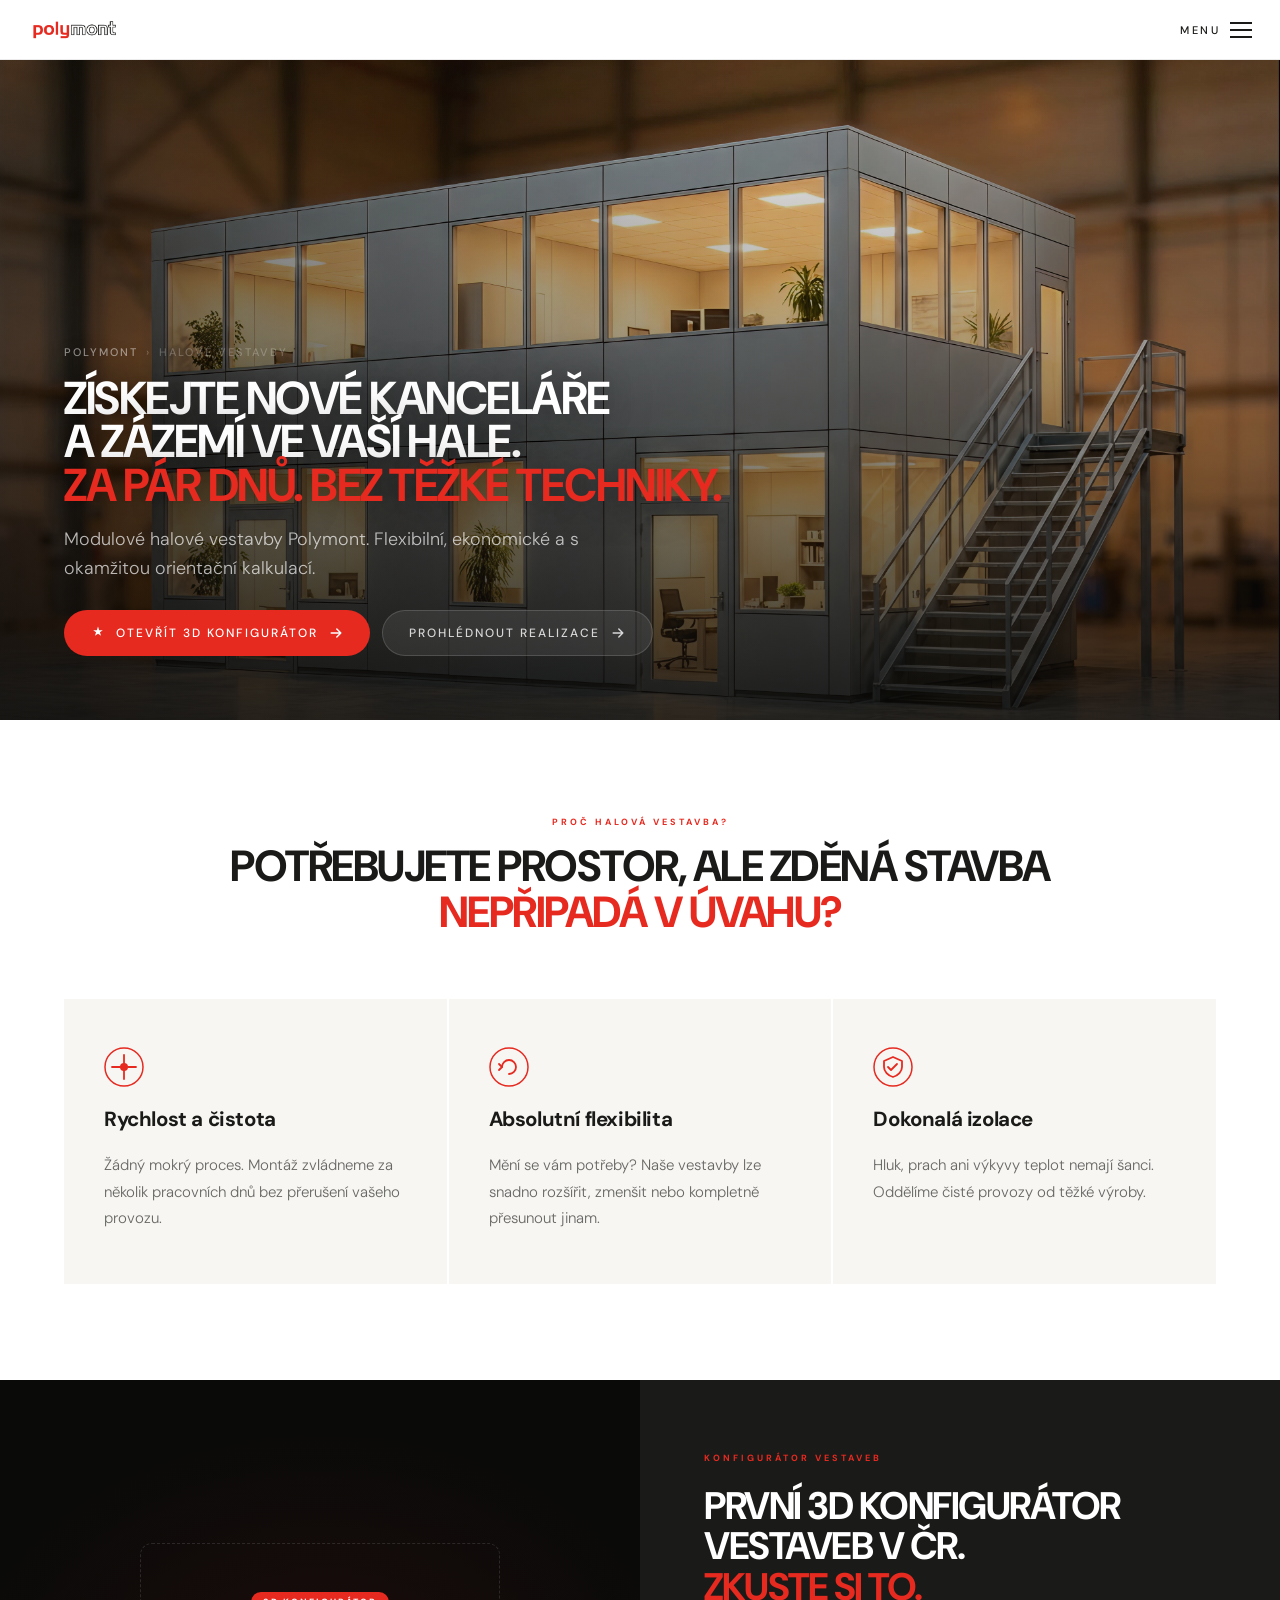
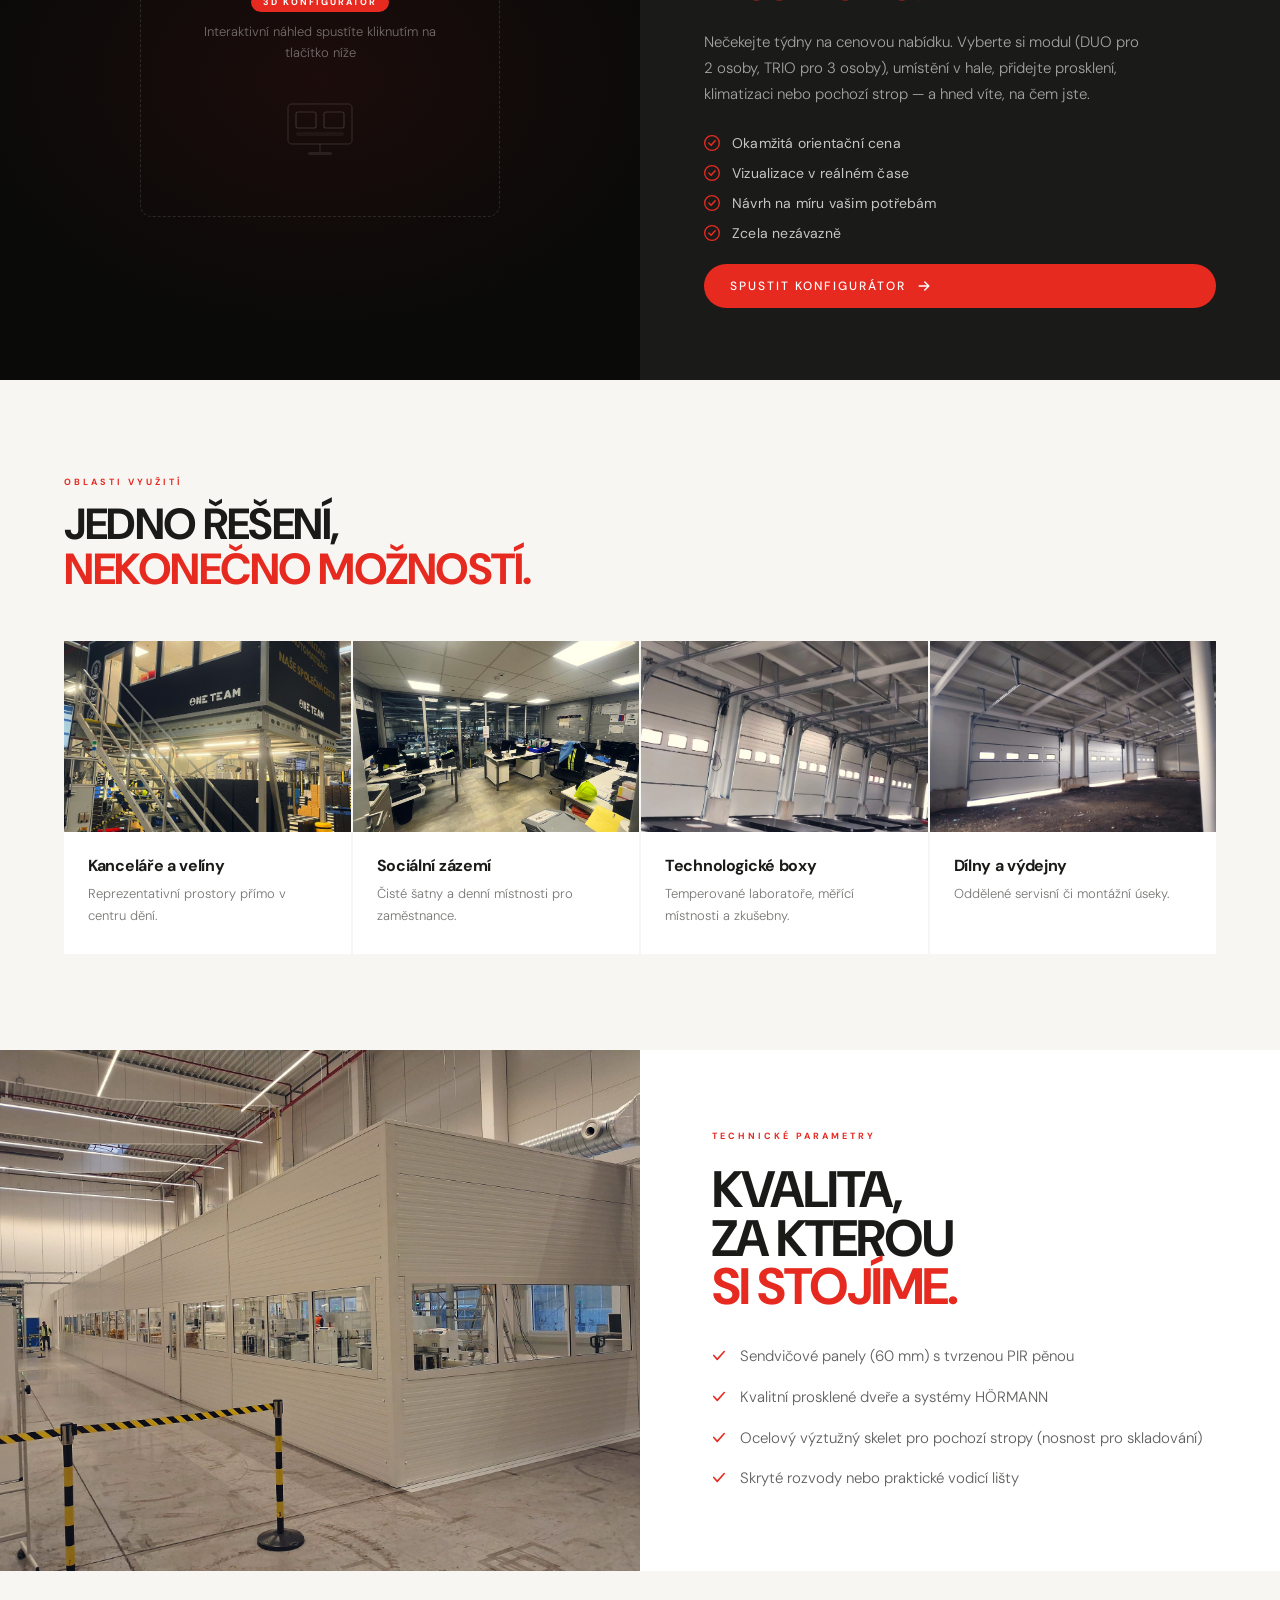
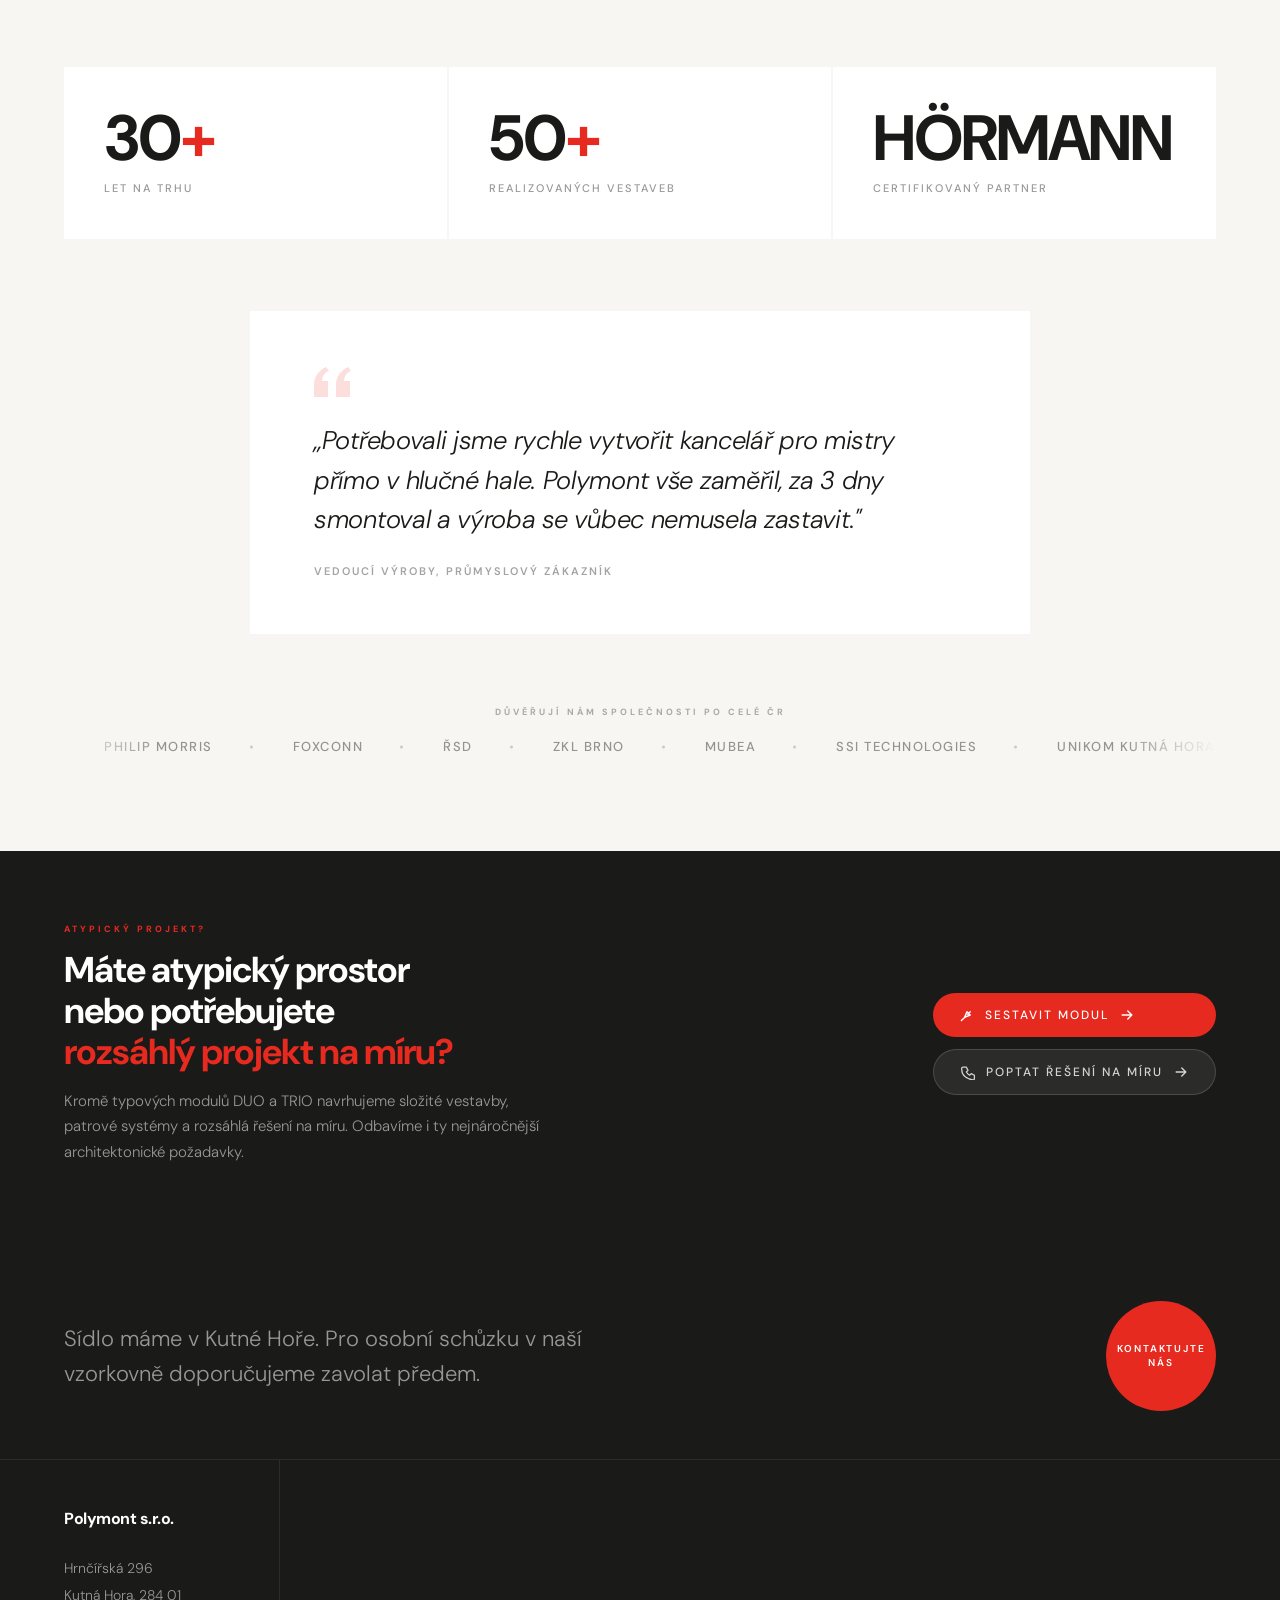
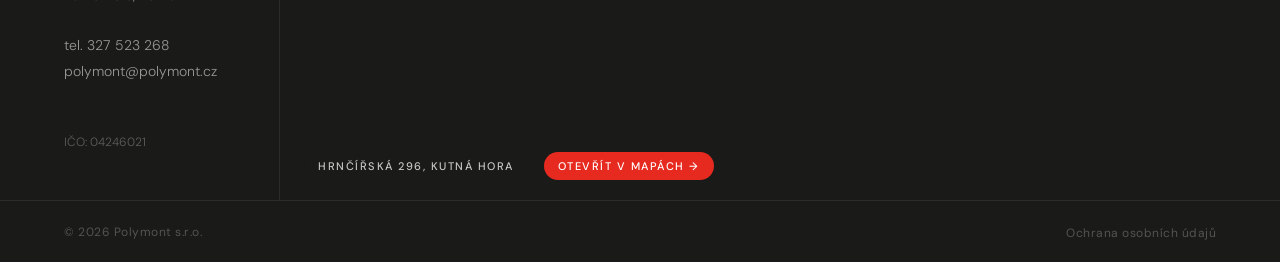
==== halove-vestavby.html @ f8605d87 "New subpages" ====
<!DOCTYPE html>
<html lang="cs" dir="ltr">
<head>
  <meta charset="UTF-8" />
  <meta name="viewport" content="width=device-width, initial-scale=1.0" />
  <title>Halové vestavby – Polymont</title>
  <meta name="description" content="Modulové halové vestavby Polymont — kanceláře a zázemí ve vaší hale za pár dnů. Navrhněte si vestavbu v našem 3D konfigurátoru a získejte okamžitou orientační cenu." />
  <link rel="preconnect" href="https://fonts.googleapis.com" />
  <link rel="preconnect" href="https://fonts.gstatic.com" crossorigin />
  <link href="https://fonts.googleapis.com/css2?family=DM+Sans:ital,opsz,wght@0,9..40,300;0,9..40,400;0,9..40,500;0,9..40,700;1,9..40,300&display=swap" rel="stylesheet" />
  <link rel="stylesheet" href="style.css?v=10" />
</head>
<body>

  <!-- NAV -->
  <nav class="nav">
    <a href="index.html" class="nav__logo" aria-label="Polymont – domů">
      <img src="polymont_logo_nav_new.png" alt="Polymont" class="nav__logo-img" />
    </a>
    <button class="nav__menu" aria-label="Menu">
      <span class="nav__menu-label">Menu</span>
      <div class="nav__hamburger">
        <span></span>
        <span></span>
        <span></span>
      </div>
    </button>
  </nav>

  <!-- HERO -->
  <section class="sp-hero sp-hero--tall">
    <img src="hero-1.png" alt="" class="sp-hero__img" style="object-position: center center;" />
    <div class="sp-hero__overlay"></div>
    <div class="sp-hero__inner">
      <nav class="sp-hero__breadcrumb" aria-label="Drobečková navigace">
        <a href="index.html">Polymont</a>
        <span aria-hidden="true">›</span>
        <span aria-current="page">Halové vestavby</span>
      </nav>
      <h1 class="sp-hero__title sp-hero__title--long">
        Získejte nové kanceláře<br>
        a zázemí ve vaší hale.<br>
        <em>Za pár dnů. Bez těžké techniky.</em>
      </h1>
      <p class="sp-hero__sub">Modulové halové vestavby Polymont. Flexibilní, ekonomické a s okamžitou orientační kalkulací.</p>
      <div class="sp-hero__actions">
        <a href="inhaabit_style.html" class="cta-btn cta-btn--primary">
          <svg viewBox="0 0 20 20" fill="none" width="16" height="16"><path d="M10 2l1.5 4.5H16l-3.6 2.6 1.4 4.4L10 11l-3.8 2.5 1.4-4.4L4 6.5h4.5L10 2z" fill="currentColor"/></svg>
          Otevřít 3D konfigurátor
          <svg viewBox="0 0 20 20" fill="none" width="16" height="16"><path d="M4 10h12M11 5l5 5-5 5" stroke="currentColor" stroke-width="1.8" stroke-linecap="round" stroke-linejoin="round"/></svg>
        </a>
        <a href="#realizace" class="cta-btn cta-btn--secondary">
          Prohlédnout realizace
          <svg viewBox="0 0 20 20" fill="none" width="16" height="16"><path d="M4 10h12M11 5l5 5-5 5" stroke="currentColor" stroke-width="1.8" stroke-linecap="round" stroke-linejoin="round"/></svg>
        </a>
      </div>
    </div>
  </section>

  <!-- PROBLÉM VS. ŘEŠENÍ -->
  <section class="hv-problem">
    <div class="hv-problem__head">
      <p class="hv-problem__eyebrow">Proč halová vestavba?</p>
      <h2 class="hv-problem__heading">Potřebujete prostor, ale zděná stavba<br><em>nepřipadá v úvahu?</em></h2>
    </div>
    <div class="hv-problem__cols">

      <div class="hv-problem__col">
        <div class="hv-problem__icon">
          <svg viewBox="0 0 40 40" fill="none" width="40" height="40">
            <circle cx="20" cy="20" r="19" stroke="var(--red)" stroke-width="1.5"/>
            <path d="M20 8v8M20 24v8M8 20h8M24 20h8" stroke="var(--red)" stroke-width="1.8" stroke-linecap="round"/>
            <circle cx="20" cy="20" r="4" fill="var(--red)"/>
          </svg>
        </div>
        <h3 class="hv-problem__col-title">Rychlost a čistota</h3>
        <p class="hv-problem__col-text">Žádný mokrý proces. Montáž zvládneme za několik pracovních dnů bez přerušení vašeho provozu.</p>
      </div>

      <div class="hv-problem__col">
        <div class="hv-problem__icon">
          <svg viewBox="0 0 40 40" fill="none" width="40" height="40">
            <circle cx="20" cy="20" r="19" stroke="var(--red)" stroke-width="1.5"/>
            <path d="M13 20c0-3.9 3.1-7 7-7s7 3.1 7 7-3.1 7-7 7" stroke="var(--red)" stroke-width="1.8" stroke-linecap="round"/>
            <path d="M13 20l-3-3m3 3l-3 3" stroke="var(--red)" stroke-width="1.8" stroke-linecap="round" stroke-linejoin="round"/>
          </svg>
        </div>
        <h3 class="hv-problem__col-title">Absolutní flexibilita</h3>
        <p class="hv-problem__col-text">Mění se vám potřeby? Naše vestavby lze snadno rozšířit, zmenšit nebo kompletně přesunout jinam.</p>
      </div>

      <div class="hv-problem__col">
        <div class="hv-problem__icon">
          <svg viewBox="0 0 40 40" fill="none" width="40" height="40">
            <circle cx="20" cy="20" r="19" stroke="var(--red)" stroke-width="1.5"/>
            <path d="M20 10l9 4v6c0 4.4-3.8 8.5-9 10-5.2-1.5-9-5.6-9-10v-6l9-4z" stroke="var(--red)" stroke-width="1.8" stroke-linejoin="round"/>
            <path d="M15 20l3 3 6-6" stroke="var(--red)" stroke-width="1.8" stroke-linecap="round" stroke-linejoin="round"/>
          </svg>
        </div>
        <h3 class="hv-problem__col-title">Dokonalá izolace</h3>
        <p class="hv-problem__col-text">Hluk, prach ani výkyvy teplot nemají šanci. Oddělíme čisté provozy od těžké výroby.</p>
      </div>

    </div>
  </section>

  <!-- 3D KONFIGURÁTOR -->
  <section class="hv-config" id="konfigurator">
    <div class="hv-config__inner">

      <div class="hv-config__visual">
        <div class="hv-config__screen">
          <div class="hv-config__screen-label">
            <span class="hv-config__screen-tag">3D Konfigurátor</span>
            <p>Interaktivní náhled spustíte kliknutím na tlačítko níže</p>
          </div>
          <svg class="hv-config__screen-icon" viewBox="0 0 80 80" fill="none" width="80" height="80">
            <rect x="8" y="16" width="64" height="40" rx="4" stroke="rgba(255,255,255,0.25)" stroke-width="1.5"/>
            <rect x="16" y="24" width="20" height="16" rx="2" stroke="rgba(255,255,255,0.40)" stroke-width="1.2"/>
            <rect x="44" y="24" width="20" height="16" rx="2" stroke="rgba(255,255,255,0.40)" stroke-width="1.2"/>
            <rect x="16" y="44" width="48" height="4" rx="2" fill="rgba(255,255,255,0.12)"/>
            <line x1="40" y1="56" x2="40" y2="64" stroke="rgba(255,255,255,0.25)" stroke-width="1.5"/>
            <rect x="28" y="64" width="24" height="3" rx="1.5" fill="rgba(255,255,255,0.25)"/>
          </svg>
        </div>
      </div>

      <div class="hv-config__body">
        <p class="hv-config__eyebrow">Konfigurátor vestaveb</p>
        <h2 class="hv-config__heading">První 3D konfigurátor vestaveb v&nbsp;ČR.<br><em>Zkuste si to.</em></h2>
        <p class="hv-config__text">Nečekejte týdny na cenovou nabídku. Vyberte si modul (DUO pro 2 osoby, TRIO pro 3 osoby), umístění v hale, přidejte prosklení, klimatizaci nebo pochozí strop — a hned víte, na čem jste.</p>
        <ul class="hv-config__checklist" aria-label="Co konfigurátor nabízí">
          <li class="hv-config__check">
            <svg viewBox="0 0 18 18" fill="none" width="16" height="16"><circle cx="9" cy="9" r="8.25" stroke="var(--red)" stroke-width="1.5"/><path d="M5.5 9l2.5 2.5 4.5-5" stroke="var(--red)" stroke-width="1.8" stroke-linecap="round" stroke-linejoin="round"/></svg>
            Okamžitá orientační cena
          </li>
          <li class="hv-config__check">
            <svg viewBox="0 0 18 18" fill="none" width="16" height="16"><circle cx="9" cy="9" r="8.25" stroke="var(--red)" stroke-width="1.5"/><path d="M5.5 9l2.5 2.5 4.5-5" stroke="var(--red)" stroke-width="1.8" stroke-linecap="round" stroke-linejoin="round"/></svg>
            Vizualizace v reálném čase
          </li>
          <li class="hv-config__check">
            <svg viewBox="0 0 18 18" fill="none" width="16" height="16"><circle cx="9" cy="9" r="8.25" stroke="var(--red)" stroke-width="1.5"/><path d="M5.5 9l2.5 2.5 4.5-5" stroke="var(--red)" stroke-width="1.8" stroke-linecap="round" stroke-linejoin="round"/></svg>
            Návrh na míru vašim potřebám
          </li>
          <li class="hv-config__check">
            <svg viewBox="0 0 18 18" fill="none" width="16" height="16"><circle cx="9" cy="9" r="8.25" stroke="var(--red)" stroke-width="1.5"/><path d="M5.5 9l2.5 2.5 4.5-5" stroke="var(--red)" stroke-width="1.8" stroke-linecap="round" stroke-linejoin="round"/></svg>
            Zcela nezávazně
          </li>
        </ul>
        <a href="inhaabit_style.html" class="cta-btn cta-btn--primary">
          Spustit konfigurátor
          <svg viewBox="0 0 20 20" fill="none" width="16" height="16"><path d="M4 10h12M11 5l5 5-5 5" stroke="currentColor" stroke-width="1.8" stroke-linecap="round" stroke-linejoin="round"/></svg>
        </a>
      </div>

    </div>
  </section>

  <!-- VYUŽITÍ / TYPY VESTAVEB -->
  <section class="hv-usecases" id="realizace">
    <p class="hv-usecases__eyebrow">Oblasti využití</p>
    <h2 class="hv-usecases__heading">Jedno řešení,<br><em>nekonečno možností.</em></h2>
    <div class="hv-usecases__grid">

      <div class="hv-usecard">
        <div class="hv-usecard__img">
          <img src="references_graded/Mezanin 1.jpg" alt="Kanceláře a velíny Polymont" loading="lazy" />
        </div>
        <div class="hv-usecard__body">
          <h3 class="hv-usecard__title">Kanceláře a velíny</h3>
          <p class="hv-usecard__desc">Reprezentativní prostory přímo v centru dění.</p>
        </div>
      </div>

      <div class="hv-usecard">
        <div class="hv-usecard__img">
          <img src="references_graded/Mezanin 3.jpg" alt="Sociální zázemí zaměstnanců" loading="lazy" />
        </div>
        <div class="hv-usecard__body">
          <h3 class="hv-usecard__title">Sociální zázemí</h3>
          <p class="hv-usecard__desc">Čisté šatny a denní místnosti pro zaměstnance.</p>
        </div>
      </div>

      <div class="hv-usecard">
        <div class="hv-usecard__img">
          <img src="references_graded/IMG-20231010-WA0013_LE_upscale_balanced_x4.png" alt="Technologické boxy a laboratoře" loading="lazy" />
        </div>
        <div class="hv-usecard__body">
          <h3 class="hv-usecard__title">Technologické boxy</h3>
          <p class="hv-usecard__desc">Temperované laboratoře, měřící místnosti a zkušebny.</p>
        </div>
      </div>

      <div class="hv-usecard">
        <div class="hv-usecard__img">
          <img src="references_graded/IMG-20231010-WA0015.jpg" alt="Dílny a výdejny" loading="lazy" />
        </div>
        <div class="hv-usecard__body">
          <h3 class="hv-usecard__title">Dílny a výdejny</h3>
          <p class="hv-usecard__desc">Oddělené servisní či montážní úseky.</p>
        </div>
      </div>

    </div>
  </section>

  <!-- TECHNICKÉ OKÉNKO -->
  <section class="hv-tech">
    <div class="hv-tech__inner">
      <div class="hv-tech__visual">
        <div class="hv-tech__img-wrap">
          <img src="references_graded/IMG-20260115-WA0001.jpg" alt="Detail konstrukce halové vestavby Polymont" loading="lazy" />
        </div>
      </div>
      <div class="hv-tech__body">
        <p class="hv-tech__eyebrow">Technické parametry</p>
        <h2 class="hv-tech__heading">Kvalita,<br>za kterou<br><em>si stojíme.</em></h2>
        <ul class="hv-tech__list">
          <li>
            <svg viewBox="0 0 16 16" fill="none" width="14" height="14"><path d="M2 8.5L6 13l8-9" stroke="var(--red)" stroke-width="1.8" stroke-linecap="round" stroke-linejoin="round"/></svg>
            Sendvičové panely (60 mm) s tvrzenou PIR pěnou
          </li>
          <li>
            <svg viewBox="0 0 16 16" fill="none" width="14" height="14"><path d="M2 8.5L6 13l8-9" stroke="var(--red)" stroke-width="1.8" stroke-linecap="round" stroke-linejoin="round"/></svg>
            Kvalitní prosklené dveře a systémy HÖRMANN
          </li>
          <li>
            <svg viewBox="0 0 16 16" fill="none" width="14" height="14"><path d="M2 8.5L6 13l8-9" stroke="var(--red)" stroke-width="1.8" stroke-linecap="round" stroke-linejoin="round"/></svg>
            Ocelový výztužný skelet pro pochozí stropy (nosnost pro skladování)
          </li>
          <li>
            <svg viewBox="0 0 16 16" fill="none" width="14" height="14"><path d="M2 8.5L6 13l8-9" stroke="var(--red)" stroke-width="1.8" stroke-linecap="round" stroke-linejoin="round"/></svg>
            Skryté rozvody nebo praktické vodicí lišty
          </li>
        </ul>
      </div>
    </div>
  </section>

  <!-- SOCIAL PROOF -->
  <section class="hv-proof">

    <div class="hv-proof__stats">
      <div class="hv-proof__stat">
        <span class="hv-proof__stat-num">30<em>+</em></span>
        <span class="hv-proof__stat-label">let na trhu</span>
      </div>
      <div class="hv-proof__stat">
        <span class="hv-proof__stat-num">50<em>+</em></span>
        <span class="hv-proof__stat-label">realizovaných vestaveb</span>
      </div>
      <div class="hv-proof__stat">
        <span class="hv-proof__stat-num">HÖRMANN</span>
        <span class="hv-proof__stat-label">Certifikovaný partner</span>
      </div>
    </div>

    <div class="hv-proof__testimonial">
      <svg class="hv-proof__quote" viewBox="0 0 40 30" fill="none" width="40" height="30">
        <path d="M0 30V18C0 10 4 4 12 0l3 4C10 6 8 10 8 14h6v16H0zm22 0V18c0-8 4-14 12-18l3 4c-5 2-7 6-7 10h6v16H22z" fill="var(--red)" opacity="0.25"/>
      </svg>
      <blockquote class="hv-proof__blockquote">
        „Potřebovali jsme rychle vytvořit kancelář pro mistry přímo v hlučné hale. Polymont vše zaměřil, za 3 dny smontoval a výroba se vůbec nemusela zastavit."
      </blockquote>
      <p class="hv-proof__attribution">Vedoucí výroby, průmyslový zákazník</p>
    </div>

    <!-- Clients strip -->
    <div class="hv-proof__clients">
      <p class="hv-proof__clients-label">Důvěřují nám společnosti po celé ČR</p>
      <div class="clients__track-wrap">
        <div class="clients__track">
          <span>Philip Morris</span><span>Foxconn</span><span>ŘSD</span>
          <span>ZKL Brno</span><span>MUBEA</span><span>SSI Technologies</span>
          <span>UNIKOM Kutná Hora</span><span>PZP Heating</span>
          <span>SUMITOMO</span><span>EUROPTEC</span><span>JMB Aircraft</span>
          <span>STEELAG Praha</span>
          <!-- duplicate -->
          <span aria-hidden="true">Philip Morris</span><span aria-hidden="true">Foxconn</span>
          <span aria-hidden="true">ŘSD</span><span aria-hidden="true">ZKL Brno</span>
          <span aria-hidden="true">MUBEA</span><span aria-hidden="true">SSI Technologies</span>
          <span aria-hidden="true">UNIKOM Kutná Hora</span><span aria-hidden="true">PZP Heating</span>
          <span aria-hidden="true">SUMITOMO</span><span aria-hidden="true">EUROPTEC</span>
          <span aria-hidden="true">JMB Aircraft</span><span aria-hidden="true">STEELAG Praha</span>
        </div>
      </div>
    </div>

  </section>

  <!-- CTA BAND -->
  <section class="cta-band" id="kontakt">
    <div class="cta-band__text">
      <p class="cta-band__eyebrow">Atypický projekt?</p>
      <h2 class="cta-band__heading">
        Máte atypický prostor<br>
        nebo potřebujete<br>
        <em>rozsáhlý projekt na míru?</em>
      </h2>
      <p class="cta-band__sub">Kromě typových modulů DUO a TRIO navrhujeme složité vestavby, patrové systémy a rozsáhlá řešení na míru. Odbavíme i ty nejnáročnější architektonické požadavky.</p>
    </div>
    <div class="cta-band__actions">
      <a href="inhaabit_style.html" class="cta-btn cta-btn--primary">
        <svg viewBox="0 0 20 20" fill="none" width="16" height="16"><path d="M3 17l4-4m0 0l3-7 4 4-7 3zm4-4l3-3" stroke="currentColor" stroke-width="1.8" stroke-linecap="round" stroke-linejoin="round"/></svg>
        Sestavit modul
        <svg viewBox="0 0 20 20" fill="none" width="16" height="16"><path d="M4 10h12M11 5l5 5-5 5" stroke="currentColor" stroke-width="1.8" stroke-linecap="round" stroke-linejoin="round"/></svg>
      </a>
      <a href="tel:+420327523268" class="cta-btn cta-btn--secondary">
        <svg viewBox="0 0 20 20" fill="none" width="16" height="16"><path d="M4 4h4l2 4-2 2a12 12 0 004 4l2-2 4 2v4a2 2 0 01-2 2C6 18 2 14 2 6a2 2 0 012-2z" stroke="currentColor" stroke-width="1.6" stroke-linecap="round" stroke-linejoin="round"/></svg>
        Poptat řešení na míru
        <svg viewBox="0 0 20 20" fill="none" width="16" height="16"><path d="M4 10h12M11 5l5 5-5 5" stroke="currentColor" stroke-width="1.8" stroke-linecap="round" stroke-linejoin="round"/></svg>
      </a>
    </div>
  </section>

  <!-- FOOTER -->
  <footer class="footer">
    <div class="footer__top">
      <p class="footer__intro">Sídlo máme v Kutné Hoře. Pro osobní schůzku v naší vzorkovně doporučujeme zavolat předem.</p>
      <a href="mailto:polymont@polymont.cz" class="footer__cta">Kontaktujte nás</a>
    </div>
    <div class="footer__body">
      <div class="footer__info">
        <p class="footer__company">Polymont s.r.o.</p>
        <div class="footer__block">
          <p>Hrnčířská 296</p>
          <p>Kutná Hora, 284 01</p>
        </div>
        <div class="footer__block">
          <a href="tel:+420327523268" class="footer__link">tel. 327 523 268</a>
          <a href="mailto:polymont@polymont.cz" class="footer__link">polymont@polymont.cz</a>
        </div>
        <div class="footer__block footer__block--small">
          <p>IČO: 04246021</p>
        </div>
      </div>
      <div class="footer__map">
        <iframe
          src="https://maps.google.com/maps?q=49.9535837475202,15.288792535489224&hl=cs&z=17&output=embed"
          title="Polymont s.r.o. – Hrnčířská 296, Kutná Hora"
          allowfullscreen=""
          loading="lazy"
          referrerpolicy="no-referrer-when-downgrade">
        </iframe>
        <div class="footer__map-overlay">
          <span class="footer__map-label">Hrnčířská 296, Kutná Hora</span>
          <a href="https://maps.google.com/?q=49.9535837475202,15.288792535489224" target="_blank" rel="noopener" class="footer__map-btn">Otevřít v mapách →</a>
        </div>
      </div>
    </div>
    <div class="footer__bottom">
      <p class="footer__copy">© <span id="footer-year"></span> Polymont s.r.o.</p>
      <nav class="footer__legal">
        <a href="#">Ochrana osobních údajů</a>
      </nav>
    </div>
  </footer>

  <script>
    const y = document.getElementById('footer-year');
    if (y) y.textContent = new Date().getFullYear();

    const menuBtn = document.querySelector('.nav__menu');
    const lines   = document.querySelectorAll('.nav__hamburger span');
    let menuOpen  = false;
    menuBtn.addEventListener('click', () => {
      menuOpen = !menuOpen;
      lines[0].style.transform = menuOpen ? 'translateY(7px) rotate(45deg)' : '';
      lines[1].style.opacity   = menuOpen ? '0' : '';
      lines[2].style.transform = menuOpen ? 'translateY(-7px) rotate(-45deg)' : '';
    });
  </script>
</body>
</html>
---- style.css ----
*, *::before, *::after {
  margin: 0;
  padding: 0;
  box-sizing: border-box;
}

:root {
  --red:    #E62A20;
  --dark:   #1A1A18;
  --light:  #f7f6f3;
  --black:  #0a0a09;
  --white:  #ffffff;
  --nav-h:  60px;
}

html {
  font-family: 'DM Sans', sans-serif;
  background: var(--light);
}

body {
  min-height: 100%;
}

/* ─── NAV ─────────────────────────────────────────── */

.nav {
  position: fixed;
  top: 0; left: 0; right: 0;
  z-index: 100;
  height: var(--nav-h);
  background: var(--white);
  border-bottom: 1px solid rgba(0,0,0,0.08);
  display: flex;
  align-items: center;
  justify-content: space-between;
  padding: 0 28px;
}

.nav__logo {
  display: flex;
  align-items: center;
  text-decoration: none;
}

.nav__logo-img {
  height: 28px;
  width: auto;
  display: block;
}

.nav__menu {
  display: flex;
  align-items: center;
  gap: 10px;
  background: none;
  border: none;
  cursor: pointer;
  color: var(--dark);
}

.nav__menu-label {
  font-family: 'DM Sans', sans-serif;
  font-size: 11px;
  font-weight: 500;
  letter-spacing: 2.5px;
  text-transform: uppercase;
  color: var(--dark);
}

.nav__hamburger {
  display: flex;
  flex-direction: column;
  gap: 5px;
}

.nav__hamburger span {
  display: block;
  width: 22px;
  height: 2px;
  background: var(--dark);
  transition: transform 0.3s ease, opacity 0.3s ease;
}

/* ─── LOAD ANIMATIONS ────────────────────────────── */

@keyframes slideUp {
  from { opacity: 0; transform: translateY(44px); }
  to   { opacity: 1; transform: translateY(0); }
}

@keyframes heroZoomOut {
  from { transform: scale(1.08); }
  to   { transform: scale(1); }
}

@keyframes fadeIn {
  from { opacity: 0; }
  to   { opacity: 1; }
}

.nav {
  animation: fadeIn 0.5s ease both;
}

.hero__panel img {
  animation: heroZoomOut 2.4s cubic-bezier(0.25, 0.46, 0.45, 0.94) both;
}

.hero__divider {
  animation: fadeIn 0.6s ease 0.2s both;
}

.hero__text--topleft .hero__title {
  animation: slideUp 0.95s cubic-bezier(0.22, 1, 0.36, 1) 0.15s both;
}
.hero__text--topleft .hero__subtitle {
  animation: slideUp 0.8s cubic-bezier(0.22, 1, 0.36, 1) 0.38s both;
}
.hero__text--bottomright .hero__title {
  animation: slideUp 0.95s cubic-bezier(0.22, 1, 0.36, 1) 0.32s both;
}
.hero__text--bottomright .hero__subtitle {
  animation: slideUp 0.8s cubic-bezier(0.22, 1, 0.36, 1) 0.55s both;
}

.hero__labels {
  animation: fadeIn 0.7s ease 0.8s both;
}

/* ─── HERO ────────────────────────────────────────── */

.hero {
  display: flex;
  height: 100vh;
  padding-top: var(--nav-h);
  position: relative;
}

.hero__panel {
  flex: 1;
  position: relative;
  overflow: hidden;
}

.hero__panel img {
  width: 100%;
  height: 100%;
  object-fit: cover;
  display: block;
}

.hero__overlay {
  position: absolute;
  inset: 0;
  pointer-events: none;
}

/* Light overlays — wash image toward the text corners */
.hero__panel--left .hero__overlay {
  background:
    linear-gradient(to right,  rgba(247,246,243,0.82) 0%, rgba(247,246,243,0.20) 55%, transparent 100%),
    linear-gradient(to bottom, rgba(247,246,243,0.60) 0%, transparent 55%);
}

.hero__panel--right .hero__overlay {
  background:
    linear-gradient(to left,  rgba(247,246,243,0.85) 0%, rgba(247,246,243,0.20) 55%, transparent 100%),
    linear-gradient(to top,   rgba(247,246,243,0.68) 0%, transparent 55%);
}

/* Full-panel clickable link overlay */
.hero__tile-link {
  position: absolute;
  inset: 0;
  z-index: 1;
}

/* ─── HOVER INTERACTIONS ─────────────────────────── */

.hero__panel {
  cursor: pointer;
}

/* Dark veil appears on hover — sits above gradient overlay */
.hero__panel::after {
  content: '';
  position: absolute;
  inset: 0;
  background: rgba(0, 0, 0, 0);
  transition: background 0.45s ease;
  z-index: 5;
  pointer-events: none;
}

.hero__panel:hover::after {
  background: rgba(0, 0, 0, 0.16);
}

/* Image zoom on hover — only enabled after the load animation finishes */
.hero__panel.anim-done img {
  animation: none;
  transform: scale(1);
  transition: transform 0.8s cubic-bezier(0.25, 0.46, 0.45, 0.94);
}

.hero__panel.anim-done:hover img {
  transform: scale(1.04);
}


/* ─── RED DIVIDER ─────────────────────────────────── */

.hero__divider {
  position: absolute;
  left: 50%;
  top: 0; bottom: 0;
  width: 4px;
  margin-left: -2px;
  background: var(--red);
  z-index: 8;
  pointer-events: none;
}

/* ─── HERO TEXT ───────────────────────────────────── */

.hero__text {
  position: absolute;
  z-index: 10;
  display: flex;
  flex-direction: column;
  align-items: flex-start;
}

.hero__text--bottomright {
  align-items: flex-end;
}

.hero__text--topleft {
  top: 108px;
  left: 32px;
}

.hero__text--bottomright {
  bottom: 60px;
  right: 32px;
  text-align: right;
}

/* Large overflow title — no box, bleeds across panels */
.hero__title {
  color: var(--white);
  font-size: clamp(52px, 7.8vw, 124px);
  font-weight: 700;
  line-height: 0.92;
  letter-spacing: -3px;
  text-transform: uppercase;
  white-space: nowrap;
  margin-bottom: 14px;
  text-shadow:
    0 2px 40px rgba(0,0,0,0.55),
    0 0   8px  rgba(0,0,0,0.25);
}

/* SVG wordmark variant — image fills the h1 container */
.hero__title--svg {
  /* Reset text styles; the SVG carries its own sizing */
  font-size: 0;
  line-height: 1;
  letter-spacing: 0;
  text-shadow: none;
  margin-bottom: 14px;
}

.hero__title-svg {
  display: block;
  width: clamp(100px, 15vw, 220px);
  height: auto;
}

/* PNG logo variant (e.g. partner/brand logo replacing h1 text) */
.hero__title--logo {
  font-size: 0;
  line-height: 1;
  letter-spacing: 0;
  text-shadow: none;
  margin-bottom: 14px;
}

.hero__title-logo {
  display: block;
  width: clamp(100px, 15vw, 220px);
  height: auto;
  border-radius: 4px;
  box-shadow: 0 4px 32px rgba(0,0,0,0.45);
}

/* Visually hidden — accessible to screen readers & search engines */
.sr-only {
  position: absolute;
  width: 1px;
  height: 1px;
  padding: 0;
  margin: -1px;
  overflow: hidden;
  clip: rect(0,0,0,0);
  white-space: nowrap;
  border: 0;
}

/* Solid black subtitle box — hugs text width only */
.hero__subtitle {
  display: inline-block;
  background: var(--black);
  color: rgba(255,255,255,0.88);
  font-size: clamp(20px, 1.6vw, 26px);
  font-weight: 400;
  letter-spacing: 1.8px;
  text-transform: uppercase;
  padding: 6px 12px;
  line-height: 1;
}

/* ─── HERO BUTTON ─────────────────────────────────── */

.hero__btn {
  display: inline-flex;
  align-items: center;
  gap: 9px;
  margin-top: 20px;
  padding: 11px 20px 11px 22px;
  border: none;
  border-radius: 100px;
  color: var(--dark);
  font-family: 'DM Sans', sans-serif;
  font-size: 12px;
  font-weight: 500;
  letter-spacing: 2px;
  text-transform: uppercase;
  text-decoration: none;
  background: var(--white);
  transition: background 0.3s ease, color 0.3s ease, gap 0.3s ease;
}

.hero__btn:hover {
  background: var(--light);
  color: var(--black);
  gap: 14px;
}

.hero__btn-icon {
  width: 18px;
  height: 18px;
  min-width: 18px;
  min-height: 18px;
  max-width: 18px;
  max-height: 18px;
  flex-shrink: 0;
  display: block;
  transition: transform 0.3s cubic-bezier(0.22, 1, 0.36, 1);
}

.hero__btn:hover .hero__btn-icon {
  transform: translateX(3px);
}

/* Accent (red) variant */
.hero__btn--accent {
  background: var(--red);
  color: #ffffff;
}

.hero__btn--accent:hover {
  background: #cc2219;
  color: #ffffff;
}

/* "Novinka" badge inside accent button */
.hero__btn-new {
  background: rgba(255, 255, 255, 0.22);
  color: #ffffff;
  font-size: 9px;
  font-weight: 700;
  letter-spacing: 1.5px;
  text-transform: uppercase;
  padding: 3px 7px;
  border-radius: 100px;
  line-height: 1;
  flex-shrink: 0;
}

/* Button also slides up on load */
.hero__text--topleft .hero__btn {
  animation: slideUp 0.8s cubic-bezier(0.22, 1, 0.36, 1) 0.55s both;
}
.hero__btn--bottomleft {
  position: absolute;
  bottom: 60px;
  left: 32px;
  z-index: 10;
  animation: slideUp 0.8s cubic-bezier(0.22, 1, 0.36, 1) 0.68s both;
}
.hero__text--bottomright .hero__btn {
  animation: slideUp 0.8s cubic-bezier(0.22, 1, 0.36, 1) 0.72s both;
}

/* ─── BOTTOM LABELS ───────────────────────────────── */

.hero__labels {
  position: absolute;
  bottom: 0; left: 0; right: 0;
  z-index: 10;
  display: flex;
  justify-content: space-between;
  padding: 14px 36px;
  background: rgba(26,26,24,0.06);
  backdrop-filter: blur(4px);
}

.hero__labels span {
  color: rgba(26,26,24,0.60);
  font-size: 10px;
  font-weight: 700;
  letter-spacing: 3.5px;
  text-transform: uppercase;
}

/* ─── ABOUT TEASER ───────────────────────────────────── */

.about {
  background: var(--white);
}

/* Top: heading + image */
.about__hero {
  display: grid;
  grid-template-columns: 1fr 1fr;
  align-items: end;
  padding: 80px 64px 56px;
  gap: 48px;
}

.about__heading {
  display: flex;
  flex-direction: column;
  font-size: clamp(48px, 6.5vw, 96px);
  font-weight: 700;
  line-height: 0.92;
  letter-spacing: -3px;
  text-transform: uppercase;
  color: var(--dark);
}

.about__heading-accent {
  color: var(--red);
}

.about__image {
  width: 100%;
  aspect-ratio: 4 / 3;
  overflow: hidden;
  background: var(--light);
}

.about__image img {
  width: 100%;
  height: 100%;
  object-fit: cover;
  display: block;
  transition: transform 0.6s ease;
}

.about__image img:hover {
  transform: scale(1.02);
}

.about__image--placeholder {
  display: flex;
  align-items: center;
  justify-content: center;
}

.about__image--placeholder::after {
  content: 'Foto výrobní haly';
  font-size: 11px;
  font-weight: 500;
  letter-spacing: 2px;
  text-transform: uppercase;
  color: rgba(26,26,24,0.3);
}

/* Bottom: label · 2 columns · round button */
.about__body {
  display: grid;
  grid-template-columns: 180px 1fr 1fr 120px;
  align-items: center;
  gap: 0 48px;
  padding: 40px 64px 80px;
  border-top: 1px solid rgba(0,0,0,0.08);
}

.about__eyebrow {
  font-size: 9px;
  font-weight: 700;
  letter-spacing: 3px;
  text-transform: uppercase;
  color: rgba(26,26,24,0.38);
}

.about__col {
  font-size: 15px;
  font-weight: 300;
  line-height: 1.78;
  color: rgba(26,26,24,0.70);
}

/* Round CTA */
.about__btn {
  width: 100px;
  height: 100px;
  border-radius: 50%;
  background: var(--dark);
  color: var(--white);
  display: flex;
  align-items: center;
  justify-content: center;
  text-align: center;
  font-family: 'DM Sans', sans-serif;
  font-size: 10px;
  font-weight: 600;
  letter-spacing: 1.8px;
  text-transform: uppercase;
  text-decoration: none;
  line-height: 1.4;
  padding: 12px;
  justify-self: center;
  transition: background 0.3s ease, transform 0.3s cubic-bezier(0.22, 1, 0.36, 1);
}

.about__btn:hover {
  background: var(--red);
  transform: scale(1.08);
}

@media (max-width: 768px) {
  .about__hero {
    grid-template-columns: 1fr;
    padding: 48px 24px 32px;
    gap: 32px;
    align-items: start;
  }

  .about__heading {
    letter-spacing: -2px;
  }

  .about__body {
    grid-template-columns: 1fr;
    padding: 32px 24px 56px;
    gap: 20px;
  }

  .about__btn {
    justify-self: start;
    margin-top: 8px;
  }
}

/* ─── CLIENTS SLIDER ─────────────────────────────────── */

.clients {
  background: var(--light);
  border-top: 1px solid rgba(0,0,0,0.07);
  border-bottom: 1px solid rgba(0,0,0,0.07);
  padding: 28px 0;
  overflow: hidden;
}

.clients__label {
  text-align: center;
  font-size: 9px;
  font-weight: 700;
  letter-spacing: 3px;
  text-transform: uppercase;
  color: rgba(26,26,24,0.35);
  margin-bottom: 20px;
}

.clients__track-wrap {
  overflow: hidden;
  /* fade edges */
  -webkit-mask-image: linear-gradient(to right, transparent 0%, black 8%, black 92%, transparent 100%);
  mask-image: linear-gradient(to right, transparent 0%, black 8%, black 92%, transparent 100%);
}

@keyframes marquee {
  from { transform: translateX(0); }
  to   { transform: translateX(-50%); }
}

.clients__track {
  display: flex;
  align-items: center;
  gap: 0;
  width: max-content;
  animation: marquee 40s linear infinite;
}

.clients__track:hover {
  animation-play-state: paused;
}

.clients__track span {
  padding: 0 40px;
  font-size: 13px;
  font-weight: 500;
  letter-spacing: 1.5px;
  text-transform: uppercase;
  color: rgba(26,26,24,0.45);
  white-space: nowrap;
  transition: color 0.2s ease;
  position: relative;
}

.clients__track span::after {
  content: '';
  position: absolute;
  right: 0;
  top: 50%;
  transform: translateY(-50%);
  width: 3px;
  height: 3px;
  border-radius: 50%;
  background: rgba(26,26,24,0.2);
}

.clients__track span:hover {
  color: var(--dark);
}

/* ─── REFERENCES ─────────────────────────────────────── */

.refs {
  background: var(--light);
  padding: 80px 64px;
}

.refs__header {
  display: flex;
  align-items: flex-end;
  justify-content: space-between;
  margin-bottom: 40px;
  gap: 24px;
}

.refs__eyebrow {
  font-size: 9px;
  font-weight: 700;
  letter-spacing: 3px;
  text-transform: uppercase;
  color: var(--red);
  margin-bottom: 10px;
}

.refs__title {
  font-size: clamp(24px, 2.8vw, 38px);
  font-weight: 700;
  letter-spacing: -1px;
  text-transform: uppercase;
  color: var(--dark);
  line-height: 1;
}

/* Filter chips */
.refs__filters {
  display: flex;
  gap: 8px;
  flex-shrink: 0;
}

.refs__chip {
  padding: 8px 18px;
  border-radius: 100px;
  border: 1.5px solid rgba(26,26,24,0.18);
  background: transparent;
  color: rgba(26,26,24,0.50);
  font-family: 'DM Sans', sans-serif;
  font-size: 11px;
  font-weight: 500;
  letter-spacing: 1.5px;
  text-transform: uppercase;
  cursor: pointer;
  transition: background 0.2s ease, color 0.2s ease, border-color 0.2s ease;
}

.refs__chip:hover {
  border-color: var(--dark);
  color: var(--dark);
}

.refs__chip--active {
  background: var(--dark);
  border-color: var(--dark);
  color: var(--white);
}

/* Image grid */
.refs__grid {
  display: grid;
  grid-template-columns: repeat(4, 1fr);
  gap: 4px;
}

.refs__item {
  overflow: hidden;
  transition: opacity 0.35s ease, transform 0.35s ease;
}

.refs__item--hidden {
  display: none;
}

.refs__img-wrap {
  aspect-ratio: 4 / 3;
  overflow: hidden;
  background: rgba(26,26,24,0.06);
}

.refs__img-wrap img {
  width: 100%;
  height: 100%;
  object-fit: cover;
  display: block;
  transition: transform 0.6s cubic-bezier(0.25, 0.46, 0.45, 0.94);
}

.refs__img-wrap:hover img {
  transform: scale(1.04);
}

/* Category label */
.refs__item-label {
  font-size: 11px;
  font-weight: 600;
  letter-spacing: 0.06em;
  text-transform: uppercase;
  color: rgba(26,26,24,0.4);
  margin-top: 8px;
}

/* Placeholder when no image */
.refs__img-wrap--placeholder {
  display: flex;
  align-items: center;
  justify-content: center;
}

.refs__img-wrap--placeholder::after {
  content: '';
  width: 24px;
  height: 24px;
  border: 1.5px solid rgba(26,26,24,0.15);
  border-radius: 50%;
}

@media (max-width: 768px) {
  .refs {
    padding: 56px 24px;
  }

  .refs__header {
    flex-direction: column;
    align-items: flex-start;
  }

  .refs__grid {
    grid-template-columns: repeat(2, 1fr);
  }
}

/* Pager */
.refs__pager {
  display: flex;
  align-items: center;
  justify-content: center;
  gap: 8px;
  margin-top: 48px;
}

.refs__page-btn {
  width: 38px;
  height: 38px;
  border-radius: 50%;
  border: 1.5px solid rgba(26,26,24,0.2);
  background: transparent;
  color: var(--dark);
  font-family: inherit;
  font-size: 13px;
  font-weight: 500;
  cursor: pointer;
  display: flex;
  align-items: center;
  justify-content: center;
  transition: background 0.2s, border-color 0.2s, color 0.2s;
  line-height: 1;
}

.refs__page-btn:hover {
  border-color: var(--dark);
  background: rgba(26,26,24,0.06);
}

.refs__page-btn--active {
  background: var(--dark);
  border-color: var(--dark);
  color: var(--white);
}

.refs__page-btn--arrow {
  font-size: 16px;
}

.refs__page-btn:disabled {
  opacity: 0.25;
  cursor: default;
  pointer-events: none;
}

/* ─── LIGHTBOX ────────────────────────────────────────── */

.lb {
  position: fixed;
  inset: 0;
  z-index: 500;
  background: rgba(10, 10, 9, 0.92);
  display: flex;
  align-items: center;
  justify-content: center;
  padding: 20px;
  /* entry animation */
  animation: lbFadeIn 0.2s ease both;
}

.lb[hidden] {
  display: none;
}

@keyframes lbFadeIn {
  from { opacity: 0; }
  to   { opacity: 1; }
}

/* Centre image stage */
.lb__stage {
  position: relative;
  max-width: min(90vw, 1200px);
  max-height: calc(100vh - 120px);
  display: flex;
  align-items: center;
  justify-content: center;
}

.lb__img {
  display: block;
  max-width: 100%;
  max-height: calc(100vh - 120px);
  width: auto;
  height: auto;
  object-fit: contain;
  border-radius: 4px;
  box-shadow: 0 24px 80px rgba(0,0,0,0.6);
  animation: lbImgIn 0.25s ease both;
  user-select: none;
}

@keyframes lbImgIn {
  from { opacity: 0; transform: scale(0.96); }
  to   { opacity: 1; transform: scale(1); }
}

/* Close button */
.lb__close {
  position: fixed;
  top: 20px;
  right: 24px;
  width: 44px;
  height: 44px;
  border-radius: 50%;
  border: 1.5px solid rgba(255,255,255,0.25);
  background: rgba(255,255,255,0.08);
  color: var(--white);
  display: flex;
  align-items: center;
  justify-content: center;
  cursor: pointer;
  transition: background 0.2s, border-color 0.2s;
  z-index: 10;
}

.lb__close:hover {
  background: rgba(255,255,255,0.18);
  border-color: rgba(255,255,255,0.5);
}

/* Prev / Next arrows */
.lb__arrow {
  position: fixed;
  top: 50%;
  transform: translateY(-50%);
  width: 52px;
  height: 52px;
  border-radius: 50%;
  border: 1.5px solid rgba(255,255,255,0.22);
  background: rgba(255,255,255,0.07);
  color: var(--white);
  display: flex;
  align-items: center;
  justify-content: center;
  cursor: pointer;
  transition: background 0.2s, border-color 0.2s;
  z-index: 10;
}

.lb__arrow:hover {
  background: rgba(255,255,255,0.16);
  border-color: rgba(255,255,255,0.45);
}

.lb__arrow:disabled {
  opacity: 0.2;
  cursor: default;
  pointer-events: none;
}

.lb__arrow--prev { left: 20px; }
.lb__arrow--next { right: 20px; }

/* Counter */
.lb__counter {
  position: fixed;
  bottom: 24px;
  left: 50%;
  transform: translateX(-50%);
  font-size: 12px;
  font-weight: 500;
  letter-spacing: 0.08em;
  color: rgba(255,255,255,0.45);
  pointer-events: none;
  white-space: nowrap;
}

@media (max-width: 600px) {
  .lb__arrow--prev { left: 8px; }
  .lb__arrow--next { right: 8px; }
  .lb__arrow { width: 40px; height: 40px; }
  .lb__stage { max-width: 100vw; }
}

/* Make refs images look clickable */
.refs__img-wrap {
  cursor: zoom-in;
}

/* ─── FOOTER ──────────────────────────────────────────── */

.footer {
  background: var(--dark);
  color: rgba(255,255,255,0.75);
}

/* Intro */
.footer__top {
  padding: 64px 64px 48px;
  border-bottom: 1px solid rgba(255,255,255,0.08);
  display: flex;
  align-items: center;
  justify-content: space-between;
  gap: 48px;
}

.footer__intro {
  font-size: clamp(16px, 1.8vw, 22px);
  font-weight: 300;
  line-height: 1.6;
  color: rgba(255,255,255,0.55);
  max-width: 580px;
}

.footer__cta {
  width: 110px;
  height: 110px;
  flex-shrink: 0;
  border-radius: 50%;
  background: var(--red);
  color: var(--white);
  display: flex;
  align-items: center;
  justify-content: center;
  text-align: center;
  font-family: 'DM Sans', sans-serif;
  font-size: 10px;
  font-weight: 600;
  letter-spacing: 1.8px;
  text-transform: uppercase;
  text-decoration: none;
  line-height: 1.4;
  padding: 12px;
  transition: background 0.3s ease, transform 0.3s cubic-bezier(0.22, 1, 0.36, 1);
}

.footer__cta:hover {
  background: #cc2219;
  transform: scale(1.08);
}

/* Body: info + map */
.footer__body {
  display: grid;
  grid-template-columns: 280px 1fr;
  min-height: 340px;
}

.footer__info {
  padding: 48px 64px 48px;
  display: flex;
  flex-direction: column;
  gap: 28px;
  border-right: 1px solid rgba(255,255,255,0.08);
}

.footer__company {
  font-size: 16px;
  font-weight: 700;
  letter-spacing: -0.5px;
  color: var(--white);
}

.footer__block {
  display: flex;
  flex-direction: column;
  gap: 4px;
  font-size: 14px;
  font-weight: 300;
  line-height: 1.6;
  color: rgba(255,255,255,0.55);
}

.footer__block--small {
  font-size: 12px;
  color: rgba(255,255,255,0.30);
  margin-top: auto;
}

.footer__link {
  color: rgba(255,255,255,0.55);
  text-decoration: none;
  transition: color 0.2s ease;
}

.footer__link:hover {
  color: var(--white);
}

/* Map */
.footer__map {
  position: relative;
  overflow: hidden;
}

.footer__map iframe {
  width: 100%;
  height: 100%;
  border: 0;
  display: block;
  filter: grayscale(1) contrast(0.9) brightness(0.85);
  transition: filter 0.4s ease;
}

.footer__map:hover iframe {
  filter: grayscale(0.4) contrast(1) brightness(0.95);
}

.footer__map-overlay {
  position: absolute;
  bottom: 20px;
  left: 24px;
  display: flex;
  align-items: center;
  gap: 16px;
  pointer-events: none;
}

.footer__map-label {
  background: var(--dark);
  color: rgba(255,255,255,0.75);
  font-size: 11px;
  font-weight: 500;
  letter-spacing: 1.5px;
  text-transform: uppercase;
  padding: 7px 14px;
  border-radius: 100px;
}

.footer__map-btn {
  background: var(--red);
  color: var(--white);
  font-size: 11px;
  font-weight: 500;
  letter-spacing: 1.5px;
  text-transform: uppercase;
  padding: 7px 14px;
  border-radius: 100px;
  text-decoration: none;
  pointer-events: all;
  transition: background 0.2s ease;
}

.footer__map-btn:hover {
  background: #cc2219;
}

/* Bottom bar */
.footer__bottom {
  display: flex;
  align-items: center;
  justify-content: space-between;
  padding: 20px 64px;
  border-top: 1px solid rgba(255,255,255,0.08);
}

.footer__copy {
  font-size: 12px;
  color: rgba(255,255,255,0.25);
  letter-spacing: 0.5px;
}

.footer__legal a {
  font-size: 12px;
  color: rgba(255,255,255,0.25);
  text-decoration: none;
  letter-spacing: 0.5px;
  transition: color 0.2s ease;
}

.footer__legal a:hover {
  color: rgba(255,255,255,0.6);
}

@media (max-width: 768px) {
  .footer__top {
    padding: 48px 24px 36px;
    flex-direction: column;
    align-items: flex-start;
    gap: 28px;
  }

  .footer__body {
    grid-template-columns: 1fr;
    min-height: auto;
  }

  .footer__info {
    padding: 36px 24px;
    border-right: none;
    border-bottom: 1px solid rgba(255,255,255,0.08);
  }

  .footer__map {
    height: 280px;
  }

  .footer__bottom {
    padding: 20px 24px;
    flex-direction: column;
    gap: 8px;
    align-items: flex-start;
  }
}

/* ─── MOBILE — stack panels vertically ───────────────── */

@media (max-width: 768px) {

  .hero {
    flex-direction: column;
    height: 100svh;
  }

  .hero__panel {
    flex: 1;
  }

  /* Divider becomes horizontal on mobile — offset by half nav height to align with panel boundary */
  .hero__divider {
    left: 0; right: 0;
    top: calc(50% + var(--nav-h) / 2);
    margin-left: 0;
    margin-top: -2px;
    width: auto;
    height: 4px;
  }

  .hero__text--topleft {
    top: calc(var(--nav-h) + 24px);
    left: 20px;
    right: 20px;
  }

  .hero__text--bottomright {
    bottom: 52px;
    left: 20px;
    right: 20px;
    text-align: left;
  }

  .hero__text--bottomright .hero__subtitle {
    text-align: left;
  }

  .hero__title {
    white-space: normal;
    font-size: clamp(34px, 9vw, 58px);
    letter-spacing: -1.5px;
  }


  /* Re-tune overlays for stacked layout */
  .hero__panel--left .hero__overlay {
    background:
      linear-gradient(to bottom, rgba(247,246,243,0.72) 0%, rgba(247,246,243,0.10) 65%, transparent 100%),
      linear-gradient(to right,  rgba(247,246,243,0.35) 0%, transparent 70%);
  }

  .hero__panel--right .hero__overlay {
    background:
      linear-gradient(to top,  rgba(247,246,243,0.75) 0%, rgba(247,246,243,0.10) 55%, transparent 100%),
      linear-gradient(to left, rgba(247,246,243,0.35) 0%, transparent 70%);
  }

  /* Accent button stays in the top (first) panel on mobile */
  .hero__btn--bottomleft {
    top: auto;
    bottom: calc(50% - var(--nav-h) / 2 + 20px);
    left: 20px;
  }

  .hero__labels {
    padding: 11px 20px;
  }

  .hero__labels span {
    font-size: 8px;
    letter-spacing: 2px;
  }
}


/* ═══════════════════════════════════════════════════════════
   SUBPAGE — Vrata a dveře HÖRMANN
   ═══════════════════════════════════════════════════════════ */

/* ─── STATS STRIP ───────────────────────────────────────── */

.sp-stats {
  background: var(--dark);
  display: flex;
  justify-content: space-around;
  align-items: center;
  padding: 36px 64px;
  gap: 16px;
  flex-wrap: wrap;
}

.sp-stats__item {
  display: flex;
  flex-direction: column;
  align-items: center;
  gap: 4px;
  text-align: center;
}

.sp-stats__item strong {
  font-size: clamp(22px, 2.6vw, 36px);
  font-weight: 700;
  letter-spacing: -1px;
  color: var(--white);
  line-height: 1;
}

.sp-stats__item span {
  font-size: 10px;
  font-weight: 500;
  letter-spacing: 2px;
  text-transform: uppercase;
  color: rgba(255,255,255,0.38);
}

@media (max-width: 768px) {
  .sp-stats {
    padding: 32px 24px;
    gap: 28px 20px;
    justify-content: flex-start;
  }
  .sp-stats__item { align-items: flex-start; }
}

/* ─── SUBPAGE HERO ──────────────────────────────────────── */

.sp-hero {
  position: relative;
  height: 72vh;
  min-height: 460px;
  max-height: 780px;
  overflow: hidden;
  display: flex;
  align-items: flex-end;
  padding: calc(var(--nav-h) + 0px) 64px 64px;
}

.sp-hero__img {
  position: absolute;
  inset: 0;
  width: 100%;
  height: 100%;
  object-fit: cover;
  object-position: center 70%;
}

.sp-hero__overlay {
  position: absolute;
  inset: 0;
  background:
    linear-gradient(to top,    rgba(10,10,9,0.82) 0%, rgba(10,10,9,0.30) 55%, transparent 100%),
    linear-gradient(to right,  rgba(10,10,9,0.50) 0%, transparent 60%);
}

.sp-hero__inner {
  position: relative;
  z-index: 1;
  display: flex;
  flex-direction: column;
  gap: 18px;
  max-width: 860px;
}

.sp-hero__breadcrumb {
  display: flex;
  align-items: center;
  gap: 8px;
  font-size: 11px;
  font-weight: 500;
  letter-spacing: 2px;
  text-transform: uppercase;
  color: rgba(255,255,255,0.50);
}

.sp-hero__breadcrumb a {
  color: inherit;
  text-decoration: none;
  transition: color 0.2s ease;
}

.sp-hero__breadcrumb a:hover { color: rgba(255,255,255,0.85); }

.sp-hero__breadcrumb span { color: rgba(255,255,255,0.25); }

.sp-hero__logo {
  position: absolute;
  bottom: 40px;
  right: 64px;
  height: 72px;
  width: auto;
  max-width: 220px;
  object-fit: contain;
  border-radius: 4px;
  box-shadow: 0 4px 20px rgba(0,0,0,0.40);
  z-index: 2;
}

@media (max-width: 768px) {
  .sp-hero__logo {
    right: 24px;
    bottom: 24px;
    height: 40px;
  }
}

.sp-hero__title {
  font-size: clamp(38px, 6vw, 88px);
  font-weight: 700;
  letter-spacing: -2.5px;
  line-height: 0.94;
  text-transform: uppercase;
  color: var(--white);
  text-shadow: 0 2px 40px rgba(0,0,0,0.55);
}

.sp-hero__title em {
  color: var(--red);
  font-style: normal;
}

.sp-hero__sub {
  font-size: clamp(14px, 1.4vw, 18px);
  font-weight: 300;
  line-height: 1.65;
  color: rgba(255,255,255,0.70);
  max-width: 560px;
}

/* ─── PORTFOLIO CARDS ───────────────────────────────────── */

.portfolio {
  background: var(--light);
  padding: 80px 64px;
}

.portfolio__eyebrow {
  font-size: 9px;
  font-weight: 700;
  letter-spacing: 3px;
  text-transform: uppercase;
  color: var(--red);
  margin-bottom: 10px;
}

.portfolio__heading {
  font-size: clamp(26px, 3.2vw, 46px);
  font-weight: 700;
  letter-spacing: -1.5px;
  text-transform: uppercase;
  color: var(--dark);
  margin-bottom: 52px;
}

/* Two-category split layout */
.portfolio__categories {
  display: flex;
  flex-direction: column;
  gap: 2px;
}

.portfolio__cat {
  display: flex;
  flex-direction: column;
  background: var(--white);
}

.portfolio__cat-main {
  display: grid;
  grid-template-columns: 1fr 1fr;
  min-height: 460px;
  overflow: hidden;
}

.portfolio__cat--reverse .portfolio__cat-main {
  direction: rtl;
}

.portfolio__cat--reverse .portfolio__cat-main > * {
  direction: ltr;
}

.portfolio__cat-img {
  overflow: hidden;
  position: relative;
}

.portfolio__cat-img img {
  width: 100%;
  height: 100%;
  object-fit: cover;
  display: block;
  transition: transform 0.55s cubic-bezier(0.22,1,0.36,1);
}

.portfolio__cat-main:hover .portfolio__cat-img img {
  transform: scale(1.04);
}

/* Product tiles */
.portfolio__cat-tiles {
  display: grid;
  grid-template-columns: repeat(4, 1fr);
  border-top: 2px solid var(--light);
}

.portfolio__tile {
  display: flex;
  flex-direction: column;
  text-decoration: none;
  border-right: 1px solid var(--light);
  transition: background 0.2s ease;
}

.portfolio__tile:last-child {
  border-right: none;
}

.portfolio__tile:hover {
  background: var(--light);
}

.portfolio__tile-img {
  aspect-ratio: 4 / 3;
  background: #e5e4e1;
  overflow: hidden;
}

.portfolio__tile-img img {
  width: 100%;
  height: 100%;
  object-fit: cover;
  display: block;
  transition: transform 0.45s cubic-bezier(0.22,1,0.36,1);
}

.portfolio__tile:hover .portfolio__tile-img img {
  transform: scale(1.05);
}

.portfolio__tile-body {
  padding: 18px 22px 20px;
  display: flex;
  justify-content: space-between;
  align-items: flex-end;
  gap: 12px;
  flex: 1;
}

.portfolio__tile-name {
  font-size: 13px;
  font-weight: 600;
  letter-spacing: -0.2px;
  line-height: 1.35;
  color: var(--dark);
}

.portfolio__tile-arrow {
  flex-shrink: 0;
  color: var(--red);
  opacity: 0;
  transform: translateX(-4px);
  transition: opacity 0.2s ease, transform 0.2s ease;
}

.portfolio__tile:hover .portfolio__tile-arrow {
  opacity: 1;
  transform: translateX(0);
}

.portfolio__cat-body {
  padding: 56px 64px;
  display: flex;
  flex-direction: column;
  gap: 20px;
  justify-content: center;
}

.portfolio__cat-num {
  font-size: 11px;
  font-weight: 700;
  letter-spacing: 3px;
  color: var(--red);
  text-transform: uppercase;
}

.portfolio__cat-title {
  font-size: clamp(22px, 2.8vw, 38px);
  font-weight: 700;
  letter-spacing: -1px;
  line-height: 1.1;
  color: var(--dark);
}

.portfolio__cat-desc {
  font-size: 15px;
  font-weight: 300;
  line-height: 1.75;
  color: rgba(26,26,24,0.65);
}

/* reuse existing tag styles */
.portfolio__card-title {
  font-size: clamp(18px, 1.8vw, 24px);
  font-weight: 700;
  letter-spacing: -0.5px;
  color: var(--dark);
  line-height: 1.2;
}

.portfolio__card-desc {
  font-size: 14px;
  font-weight: 300;
  line-height: 1.75;
  color: rgba(26,26,24,0.65);
  flex: 1;
}

.portfolio__card-tags {
  display: flex;
  flex-wrap: wrap;
  gap: 6px;
  margin-top: 4px;
  list-style: none;
}

.portfolio__tag {
  font-size: 10px;
  font-weight: 500;
  letter-spacing: 1.5px;
  text-transform: uppercase;
  padding: 4px 10px;
  border: 1px solid rgba(26,26,24,0.18);
  border-radius: 100px;
  color: rgba(26,26,24,0.55);
  white-space: nowrap;
}

/* ─── SERVICE SECTION ───────────────────────────────────── */

.service {
  background: var(--white);
  padding: 80px 64px;
  display: grid;
  grid-template-columns: 1fr 1fr;
  gap: 80px;
  align-items: start;
}

.service__eyebrow {
  font-size: 9px;
  font-weight: 700;
  letter-spacing: 3px;
  text-transform: uppercase;
  color: var(--red);
  margin-bottom: 18px;
}

.service__heading {
  font-size: clamp(32px, 4vw, 60px);
  font-weight: 700;
  letter-spacing: -2px;
  line-height: 0.94;
  text-transform: uppercase;
  color: var(--dark);
}

.service__heading em {
  color: var(--red);
  font-style: normal;
  display: block;
}

.service__body {
  display: flex;
  flex-direction: column;
  gap: 32px;
  padding-top: 8px;
}

.service__lead {
  font-size: clamp(15px, 1.5vw, 18px);
  font-weight: 300;
  line-height: 1.75;
  color: rgba(26,26,24,0.70);
}

.service__list {
  list-style: none;
  display: flex;
  flex-direction: column;
  gap: 14px;
}

.service__list li {
  display: flex;
  align-items: flex-start;
  gap: 14px;
  font-size: 14px;
  font-weight: 400;
  line-height: 1.6;
  color: rgba(26,26,24,0.80);
}

.service__list li::before {
  content: '';
  flex-shrink: 0;
  width: 18px;
  height: 18px;
  margin-top: 1px;
  border-radius: 50%;
  background: var(--red);
  background-image: url("data:image/svg+xml,%3Csvg viewBox='0 0 18 18' fill='none' xmlns='http://www.w3.org/2000/svg'%3E%3Cpath d='M4 9l3.5 3.5L14 5.5' stroke='white' stroke-width='1.8' stroke-linecap='round' stroke-linejoin='round'/%3E%3C/svg%3E");
  background-size: cover;
}

/* ─── CERTIFICATIONS ────────────────────────────────────── */

.certs {
  background: var(--light);
  padding: 80px 64px;
  border-top: 1px solid rgba(0,0,0,0.06);
}

.certs__eyebrow {
  font-size: 9px;
  font-weight: 700;
  letter-spacing: 3px;
  text-transform: uppercase;
  color: var(--red);
  margin-bottom: 10px;
}

.certs__heading {
  font-size: clamp(26px, 3.2vw, 46px);
  font-weight: 700;
  letter-spacing: -1.5px;
  text-transform: uppercase;
  color: var(--dark);
  margin-bottom: 52px;
}

.certs__grid {
  display: grid;
  grid-template-columns: repeat(4, 1fr);
  gap: 24px;
}

.certs__card {
  display: flex;
  flex-direction: column;
  gap: 14px;
  text-decoration: none;
  color: inherit;
}

.certs__thumb-wrap {
  width: 100%;
  aspect-ratio: 3 / 4;
  overflow: hidden;
  border: 1px solid rgba(0,0,0,0.10);
  background: var(--white);
  position: relative;
}

.certs__thumb-wrap img {
  width: 100%;
  height: 100%;
  object-fit: cover;
  object-position: top;
  display: block;
  transition: transform 0.45s cubic-bezier(0.22,1,0.36,1);
}

.certs__card:hover .certs__thumb-wrap img {
  transform: scale(1.03);
}

.certs__thumb-wrap::after {
  content: '';
  position: absolute;
  inset: 0;
  background: rgba(0,0,0,0);
  transition: background 0.3s ease;
  pointer-events: none;
}

.certs__card:hover .certs__thumb-wrap::after {
  background: rgba(0,0,0,0.04);
}

.certs__label {
  font-size: 13px;
  font-weight: 500;
  color: var(--dark);
  line-height: 1.3;
}

.certs__link {
  font-size: 11px;
  font-weight: 500;
  letter-spacing: 1.5px;
  text-transform: uppercase;
  color: var(--red);
  display: inline-flex;
  align-items: center;
  gap: 5px;
  transition: gap 0.2s ease;
}

.certs__card:hover .certs__link {
  gap: 8px;
}

@media (max-width: 1024px) {
  .certs__grid { grid-template-columns: repeat(2, 1fr); }
  .portfolio__cat-body { padding: 40px 40px; }
  .portfolio__cat-tiles { grid-template-columns: repeat(2, 1fr); }
  .portfolio__tile:nth-child(2) { border-right: none; }
  .portfolio__tile:nth-child(1),
  .portfolio__tile:nth-child(2) { border-bottom: 1px solid var(--light); }
}

@media (max-width: 768px) {
  .certs { padding: 56px 24px; }
  .certs__grid { grid-template-columns: repeat(2, 1fr); gap: 16px; }

  .portfolio__cat-main {
    grid-template-columns: 1fr;
    direction: ltr;
    min-height: auto;
  }
  .portfolio__cat--reverse .portfolio__cat-main {
    direction: ltr;
  }
  .portfolio__cat-img { aspect-ratio: 16 / 9; }
  .portfolio__cat-body { padding: 32px 24px 40px; }
  .portfolio__cat-tiles { grid-template-columns: repeat(2, 1fr); }
  .portfolio__tile:nth-child(2) { border-right: none; }
  .portfolio__tile:nth-child(1),
  .portfolio__tile:nth-child(2) { border-bottom: 1px solid var(--light); }
}

/* ─── CTA BAND ──────────────────────────────────────────── */

.cta-band {
  background: var(--dark);
  padding: 72px 64px;
  display: flex;
  align-items: center;
  justify-content: space-between;
  gap: 48px;
}

.cta-band__text {
  max-width: 640px;
}

.cta-band__eyebrow {
  font-size: 9px;
  font-weight: 700;
  letter-spacing: 3px;
  text-transform: uppercase;
  color: var(--red);
  margin-bottom: 14px;
}

.cta-band__heading {
  font-size: clamp(22px, 2.8vw, 40px);
  font-weight: 700;
  letter-spacing: -1px;
  line-height: 1.15;
  color: var(--white);
}

.cta-band__heading em {
  color: var(--red);
  font-style: normal;
}

.cta-band__actions {
  display: flex;
  flex-direction: column;
  gap: 12px;
  flex-shrink: 0;
}

.cta-btn {
  display: inline-flex;
  align-items: center;
  gap: 10px;
  padding: 14px 26px;
  border-radius: 100px;
  font-family: 'DM Sans', sans-serif;
  font-size: 12px;
  font-weight: 500;
  letter-spacing: 2px;
  text-transform: uppercase;
  text-decoration: none;
  transition: background 0.25s ease, color 0.25s ease, gap 0.25s ease;
  white-space: nowrap;
}

.cta-btn--primary {
  background: var(--red);
  color: var(--white);
}

.cta-btn--primary:hover {
  background: #cc2219;
  gap: 14px;
}

.cta-btn--secondary {
  background: rgba(255,255,255,0.08);
  color: rgba(255,255,255,0.80);
  border: 1px solid rgba(255,255,255,0.15);
}

.cta-btn--secondary:hover {
  background: rgba(255,255,255,0.14);
  color: var(--white);
  gap: 14px;
}

.cta-btn svg {
  flex-shrink: 0;
  transition: transform 0.25s cubic-bezier(0.22,1,0.36,1);
}

.cta-btn:hover svg { transform: translateX(3px); }

/* ─── SUBPAGE RESPONSIVE ────────────────────────────────── */

@media (max-width: 1024px) {
  .portfolio__grid {
    grid-template-columns: 1fr 1fr;
  }
  .portfolio__card:last-child {
    grid-column: 1 / -1;
  }
}

@media (max-width: 768px) {
  .sp-hero {
    padding: calc(var(--nav-h) + 24px) 24px 48px;
    height: 56vh;
    min-height: 400px;
  }

  .sp-hero__title { letter-spacing: -1.5px; }

  .portfolio { padding: 56px 24px; }
  .portfolio__grid { grid-template-columns: 1fr; gap: 2px; }
  .portfolio__card:last-child { grid-column: auto; }
  .portfolio__card { padding: 32px 28px 36px; }

  .service {
    grid-template-columns: 1fr;
    padding: 56px 24px;
    gap: 40px;
  }

  .cta-band {
    flex-direction: column;
    align-items: flex-start;
    padding: 56px 24px;
    gap: 36px;
  }

  .cta-band__actions {
    flex-direction: row;
    flex-wrap: wrap;
  }
}

/* ═══════════════════════════════════════════════════════════
   HALOVÉ VESTAVBY SUBPAGE
   ═══════════════════════════════════════════════════════════ */

/* Hero modifiers */
.sp-hero--tall {
  height: 80vh;
  max-height: 900px;
}

.sp-hero__title--long {
  font-size: clamp(26px, 3.6vw, 58px);
  letter-spacing: -1.5px;
}

.sp-hero__actions {
  display: flex;
  gap: 12px;
  flex-wrap: wrap;
  margin-top: 8px;
}

.cta-band__sub {
  font-size: 15px;
  font-weight: 300;
  line-height: 1.7;
  color: rgba(255,255,255,0.55);
  margin-top: 16px;
  max-width: 480px;
}

/* ─── PROBLÉM / ŘEŠENÍ ──────────────────────────────────── */

.hv-problem {
  background: var(--white);
  padding: 96px 64px;
}

.hv-problem__head {
  text-align: center;
  margin-bottom: 64px;
}

.hv-problem__eyebrow {
  font-size: 9px;
  font-weight: 700;
  letter-spacing: 3px;
  text-transform: uppercase;
  color: var(--red);
  margin-bottom: 16px;
}

.hv-problem__heading {
  font-size: clamp(28px, 3.4vw, 52px);
  font-weight: 700;
  letter-spacing: -1.5px;
  line-height: 1.05;
  text-transform: uppercase;
  color: var(--dark);
}

.hv-problem__heading em {
  color: var(--red);
  font-style: normal;
}

.hv-problem__cols {
  display: grid;
  grid-template-columns: repeat(3, 1fr);
  gap: 2px;
}

.hv-problem__col {
  background: var(--light);
  padding: 48px 40px 52px;
  display: flex;
  flex-direction: column;
  gap: 20px;
}

.hv-problem__icon {
  width: 40px;
  height: 40px;
  flex-shrink: 0;
}

.hv-problem__col-title {
  font-size: clamp(18px, 1.6vw, 22px);
  font-weight: 700;
  letter-spacing: -0.4px;
  color: var(--dark);
  line-height: 1.2;
}

.hv-problem__col-text {
  font-size: 15px;
  font-weight: 300;
  line-height: 1.78;
  color: rgba(26,26,24,0.65);
}

/* ─── 3D KONFIGURÁTOR ───────────────────────────────────── */

.hv-config {
  background: var(--dark);
  padding: 0;
  overflow: hidden;
}

.hv-config__inner {
  display: grid;
  grid-template-columns: 1fr 1fr;
  min-height: 580px;
}

.hv-config__visual {
  background: var(--black);
  display: flex;
  align-items: center;
  justify-content: center;
  position: relative;
  overflow: hidden;
  min-height: 480px;
}

.hv-config__visual::before {
  content: '';
  position: absolute;
  inset: 0;
  background:
    radial-gradient(ellipse 80% 60% at 50% 50%, rgba(230,42,32,0.08) 0%, transparent 70%);
}

.hv-config__screen {
  position: relative;
  z-index: 1;
  display: flex;
  flex-direction: column;
  align-items: center;
  gap: 24px;
  padding: 48px;
  border: 1px dashed rgba(255,255,255,0.12);
  border-radius: 12px;
  text-align: center;
  max-width: 360px;
}

.hv-config__screen-label {
  display: flex;
  flex-direction: column;
  gap: 10px;
}

.hv-config__screen-tag {
  display: inline-block;
  background: var(--red);
  color: #fff;
  font-size: 9px;
  font-weight: 700;
  letter-spacing: 2px;
  text-transform: uppercase;
  padding: 4px 12px;
  border-radius: 100px;
  align-self: center;
}

.hv-config__screen p {
  font-size: 13px;
  font-weight: 300;
  color: rgba(255,255,255,0.40);
  line-height: 1.6;
}

.hv-config__screen-icon {
  opacity: 0.35;
}

.hv-config__body {
  padding: 72px 64px;
  display: flex;
  flex-direction: column;
  gap: 22px;
  justify-content: center;
}

.hv-config__eyebrow {
  font-size: 9px;
  font-weight: 700;
  letter-spacing: 3px;
  text-transform: uppercase;
  color: var(--red);
}

.hv-config__heading {
  font-size: clamp(26px, 3vw, 46px);
  font-weight: 700;
  letter-spacing: -1.5px;
  line-height: 1.05;
  text-transform: uppercase;
  color: var(--white);
}

.hv-config__heading em {
  color: var(--red);
  font-style: normal;
}

.hv-config__text {
  font-size: 15px;
  font-weight: 300;
  line-height: 1.75;
  color: rgba(255,255,255,0.60);
  max-width: 440px;
}

.hv-config__checklist {
  list-style: none;
  display: flex;
  flex-direction: column;
  gap: 12px;
  margin-top: 4px;
}

.hv-config__check {
  display: flex;
  align-items: center;
  gap: 12px;
  font-size: 14px;
  font-weight: 400;
  color: rgba(255,255,255,0.75);
  letter-spacing: 0.2px;
}

.hv-config__check svg {
  flex-shrink: 0;
}

/* ─── VYUŽITÍ / TYPY VESTAVEB ───────────────────────────── */

.hv-usecases {
  background: var(--light);
  padding: 96px 64px;
}

.hv-usecases__eyebrow {
  font-size: 9px;
  font-weight: 700;
  letter-spacing: 3px;
  text-transform: uppercase;
  color: var(--red);
  margin-bottom: 14px;
}

.hv-usecases__heading {
  font-size: clamp(28px, 3.4vw, 52px);
  font-weight: 700;
  letter-spacing: -1.5px;
  line-height: 1.05;
  text-transform: uppercase;
  color: var(--dark);
  margin-bottom: 48px;
}

.hv-usecases__heading em {
  color: var(--red);
  font-style: normal;
}

.hv-usecases__grid {
  display: grid;
  grid-template-columns: repeat(4, 1fr);
  gap: 2px;
}

.hv-usecard {
  background: var(--white);
  overflow: hidden;
  display: flex;
  flex-direction: column;
}

.hv-usecard__img {
  aspect-ratio: 3 / 2;
  overflow: hidden;
  background: rgba(26,26,24,0.06);
}

.hv-usecard__img img {
  width: 100%;
  height: 100%;
  object-fit: cover;
  display: block;
  transition: transform 0.55s cubic-bezier(0.22,1,0.36,1);
}

.hv-usecard:hover .hv-usecard__img img {
  transform: scale(1.05);
}

.hv-usecard__body {
  padding: 24px 24px 28px;
  display: flex;
  flex-direction: column;
  gap: 8px;
  flex: 1;
}

.hv-usecard__title {
  font-size: 16px;
  font-weight: 700;
  letter-spacing: -0.3px;
  color: var(--dark);
  line-height: 1.2;
}

.hv-usecard__desc {
  font-size: 13px;
  font-weight: 300;
  line-height: 1.65;
  color: rgba(26,26,24,0.60);
}

/* ─── TECHNICKÉ OKÉNKO ──────────────────────────────────── */

.hv-tech {
  background: var(--white);
  overflow: hidden;
}

.hv-tech__inner {
  display: grid;
  grid-template-columns: 1fr 1fr;
  min-height: 520px;
}

.hv-tech__img-wrap {
  width: 100%;
  height: 100%;
  overflow: hidden;
}

.hv-tech__img-wrap img {
  width: 100%;
  height: 100%;
  object-fit: cover;
  display: block;
  transition: transform 0.6s ease;
}

.hv-tech__img-wrap:hover img {
  transform: scale(1.03);
}

.hv-tech__body {
  padding: 80px 72px;
  display: flex;
  flex-direction: column;
  gap: 24px;
  justify-content: center;
}

.hv-tech__eyebrow {
  font-size: 9px;
  font-weight: 700;
  letter-spacing: 3px;
  text-transform: uppercase;
  color: var(--red);
}

.hv-tech__heading {
  font-size: clamp(32px, 4vw, 64px);
  font-weight: 700;
  letter-spacing: -2px;
  line-height: 0.95;
  text-transform: uppercase;
  color: var(--dark);
}

.hv-tech__heading em {
  color: var(--red);
  font-style: normal;
}

.hv-tech__list {
  list-style: none;
  display: flex;
  flex-direction: column;
  gap: 16px;
  margin-top: 8px;
}

.hv-tech__list li {
  display: flex;
  align-items: flex-start;
  gap: 14px;
  font-size: 15px;
  font-weight: 300;
  line-height: 1.65;
  color: rgba(26,26,24,0.70);
}

.hv-tech__list li svg {
  flex-shrink: 0;
  margin-top: 4px;
}

/* ─── SOCIAL PROOF ──────────────────────────────────────── */

.hv-proof {
  background: var(--light);
  padding: 96px 64px;
  display: flex;
  flex-direction: column;
  gap: 72px;
}

.hv-proof__stats {
  display: grid;
  grid-template-columns: repeat(3, 1fr);
  gap: 2px;
}

.hv-proof__stat {
  background: var(--white);
  padding: 40px 40px 44px;
  display: flex;
  flex-direction: column;
  gap: 10px;
}

.hv-proof__stat-num {
  font-size: clamp(36px, 5vw, 72px);
  font-weight: 700;
  letter-spacing: -2px;
  line-height: 1;
  color: var(--dark);
}

.hv-proof__stat-num em {
  color: var(--red);
  font-style: normal;
}

.hv-proof__stat-label {
  font-size: 11px;
  font-weight: 500;
  letter-spacing: 2px;
  text-transform: uppercase;
  color: rgba(26,26,24,0.45);
}

.hv-proof__testimonial {
  background: var(--white);
  padding: 56px 64px;
  display: flex;
  flex-direction: column;
  gap: 24px;
  max-width: 780px;
  margin: 0 auto;
  width: 100%;
  position: relative;
}

.hv-proof__quote {
  opacity: 0.6;
}

.hv-proof__blockquote {
  font-size: clamp(18px, 2vw, 26px);
  font-weight: 300;
  font-style: italic;
  line-height: 1.55;
  color: var(--dark);
  letter-spacing: -0.3px;
}

.hv-proof__attribution {
  font-size: 11px;
  font-weight: 600;
  letter-spacing: 2px;
  text-transform: uppercase;
  color: rgba(26,26,24,0.40);
}

.hv-proof__clients {
  display: flex;
  flex-direction: column;
  gap: 20px;
}

.hv-proof__clients-label {
  font-size: 9px;
  font-weight: 700;
  letter-spacing: 3px;
  text-transform: uppercase;
  color: rgba(26,26,24,0.35);
  text-align: center;
}

/* ─── HALOVÉ VESTAVBY — RESPONSIVE ──────────────────────── */

@media (max-width: 1024px) {
  .hv-problem { padding: 72px 40px; }
  .hv-usecases { padding: 72px 40px; }
  .hv-usecases__grid { grid-template-columns: repeat(2, 1fr); }
  .hv-tech__body { padding: 56px 48px; }
  .hv-config__body { padding: 56px 48px; }
  .hv-proof { padding: 72px 40px; }
  .hv-proof__testimonial { padding: 48px 48px; }
}

@media (max-width: 768px) {
  .sp-hero--tall { height: 70vh; }
  .sp-hero__actions { flex-direction: column; align-items: flex-start; }

  .hv-problem { padding: 56px 24px; }
  .hv-problem__cols { grid-template-columns: 1fr; }

  .hv-config__inner { grid-template-columns: 1fr; }
  .hv-config__visual { min-height: 280px; }
  .hv-config__body { padding: 48px 24px; }

  .hv-usecases { padding: 56px 24px; }
  .hv-usecases__grid { grid-template-columns: repeat(2, 1fr); }

  .hv-tech__inner { grid-template-columns: 1fr; }
  .hv-tech__img-wrap { aspect-ratio: 16 / 9; }
  .hv-tech__body { padding: 48px 24px; }

  .hv-proof { padding: 56px 24px; gap: 48px; }
  .hv-proof__stats { grid-template-columns: 1fr; }
  .hv-proof__testimonial { padding: 40px 28px; margin: 0; }
}
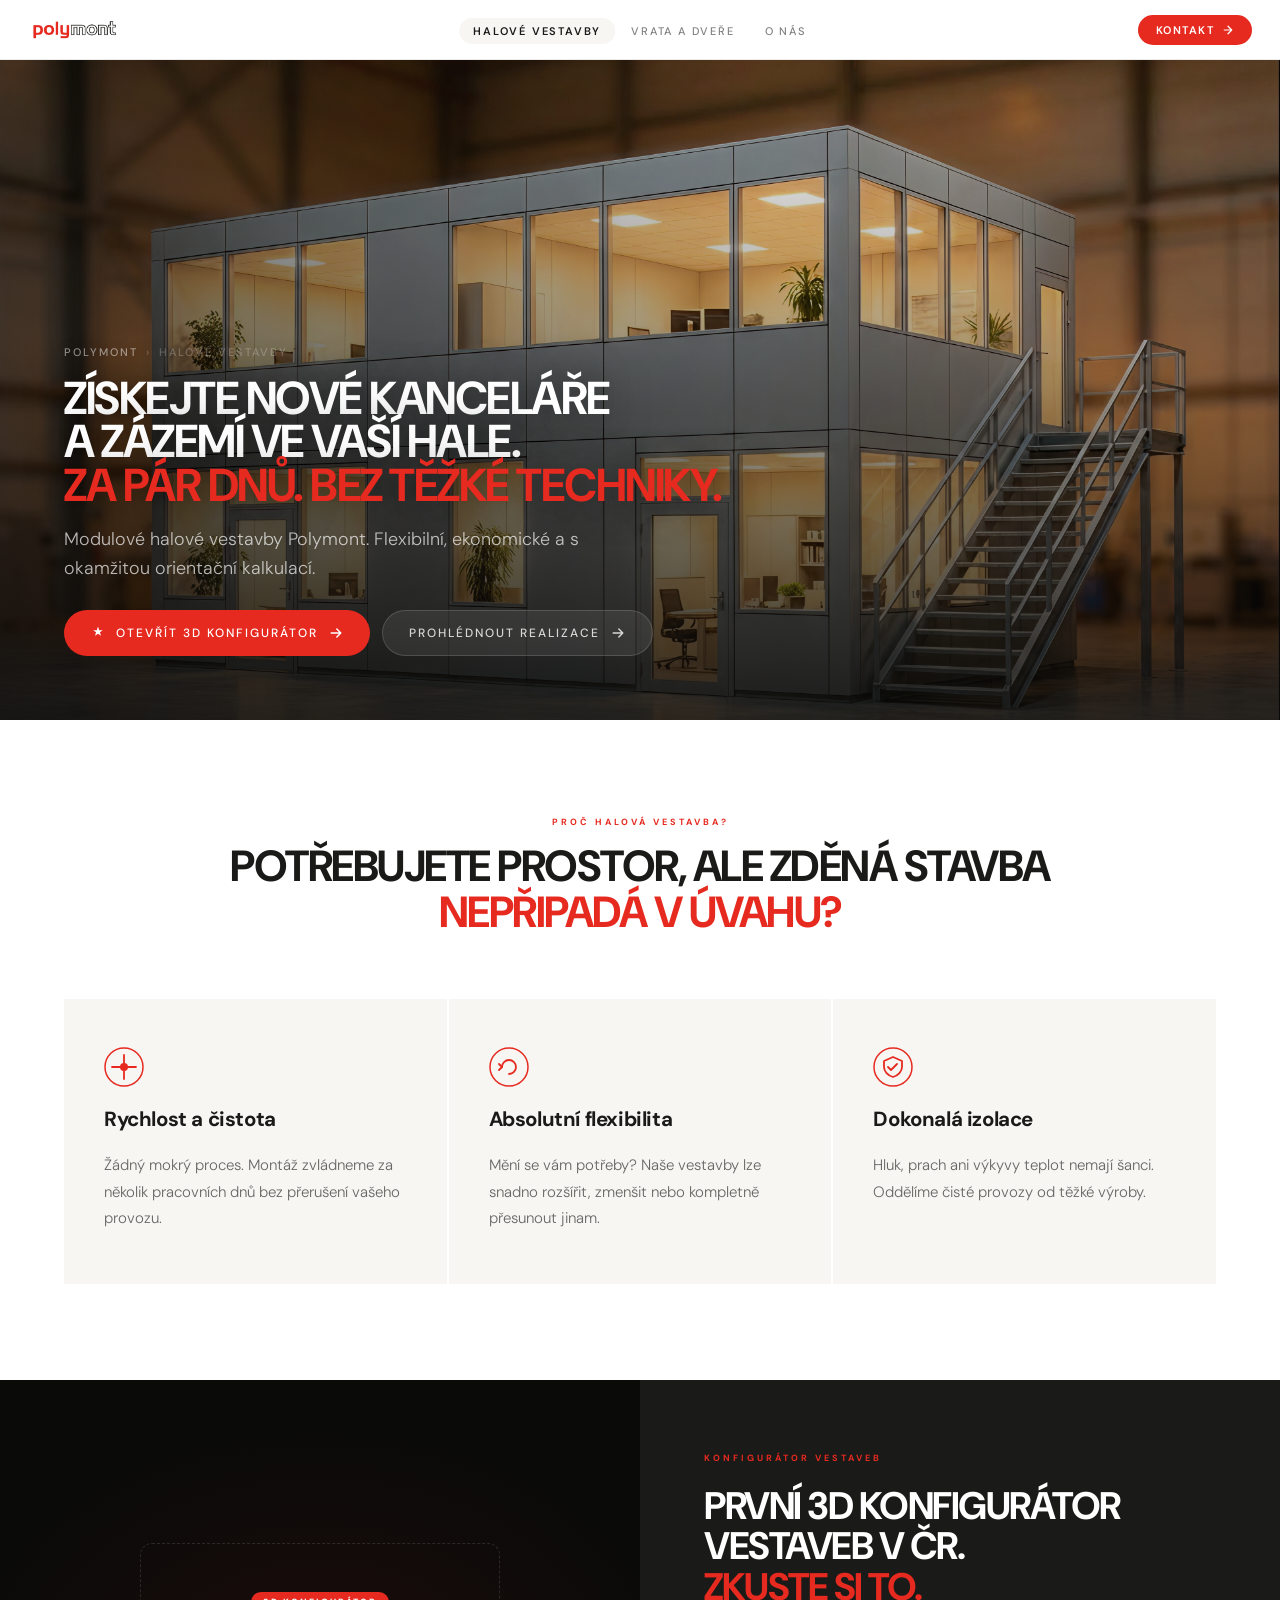
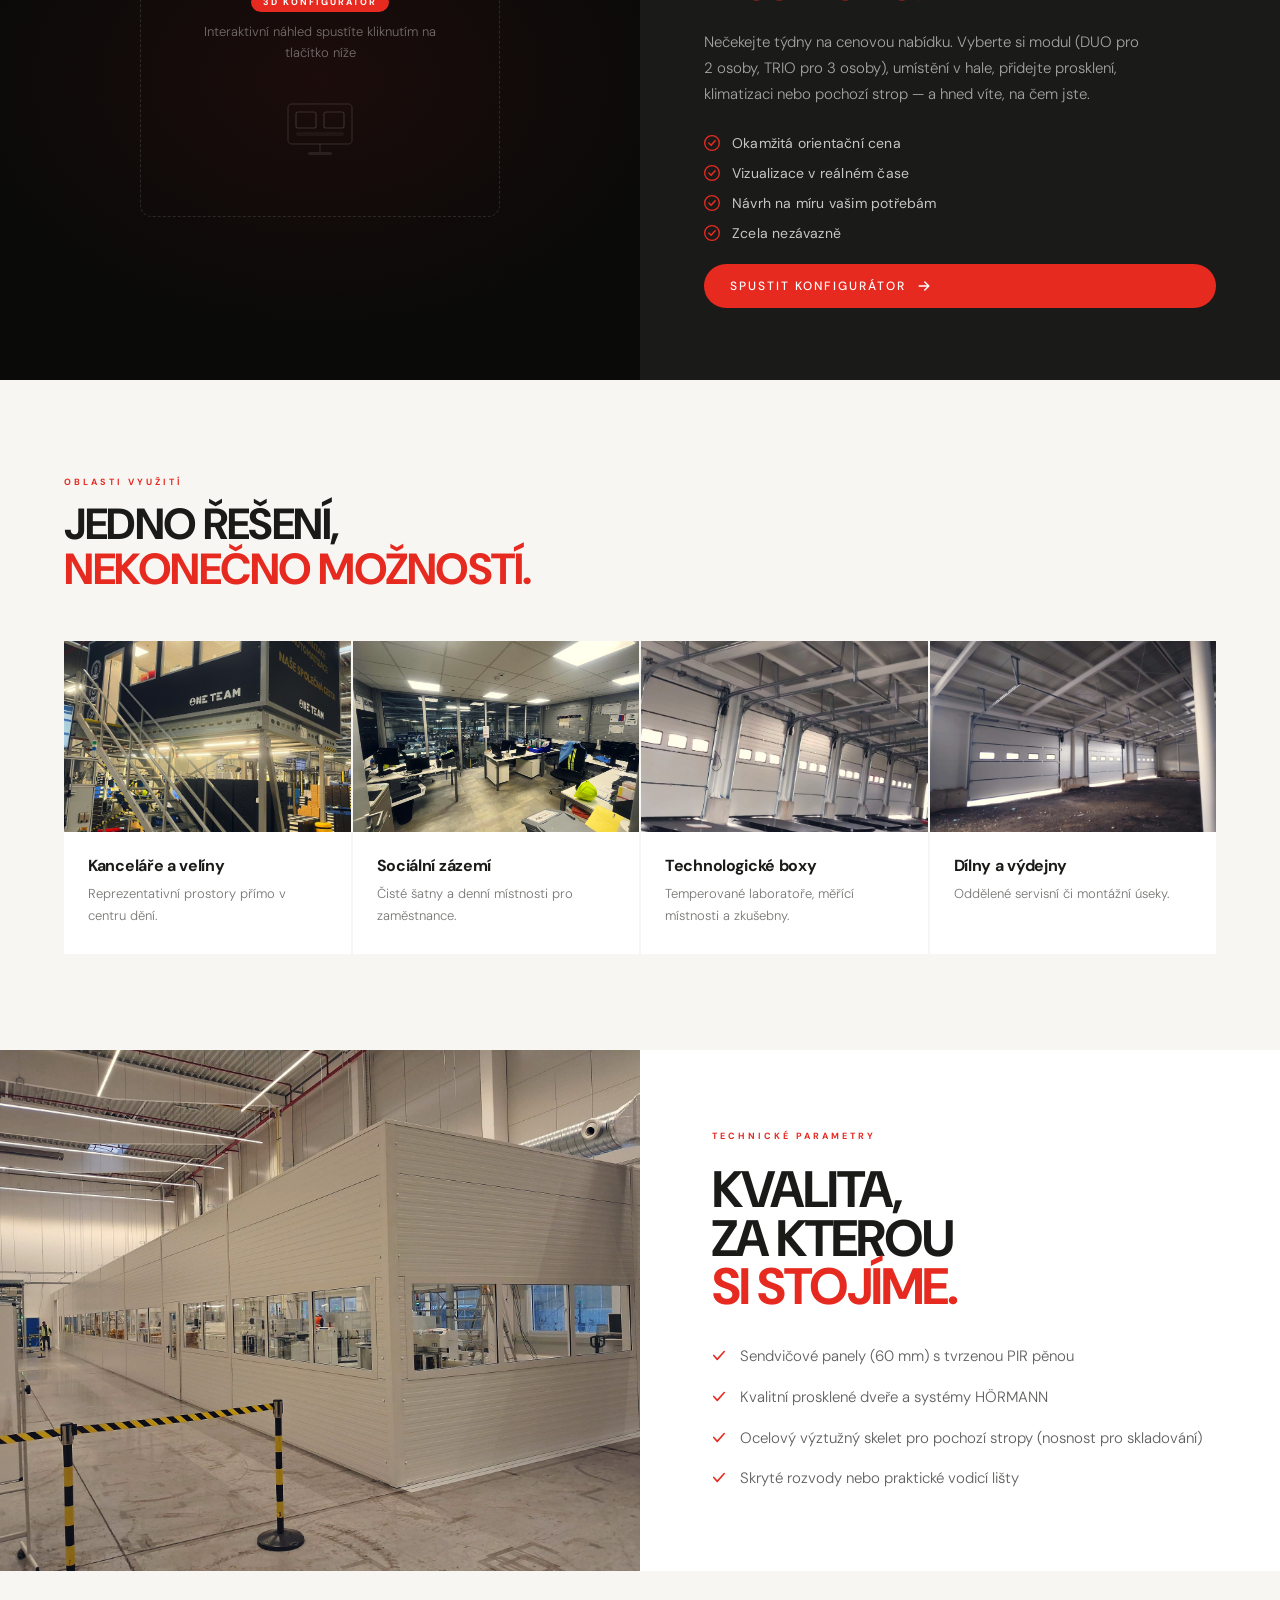
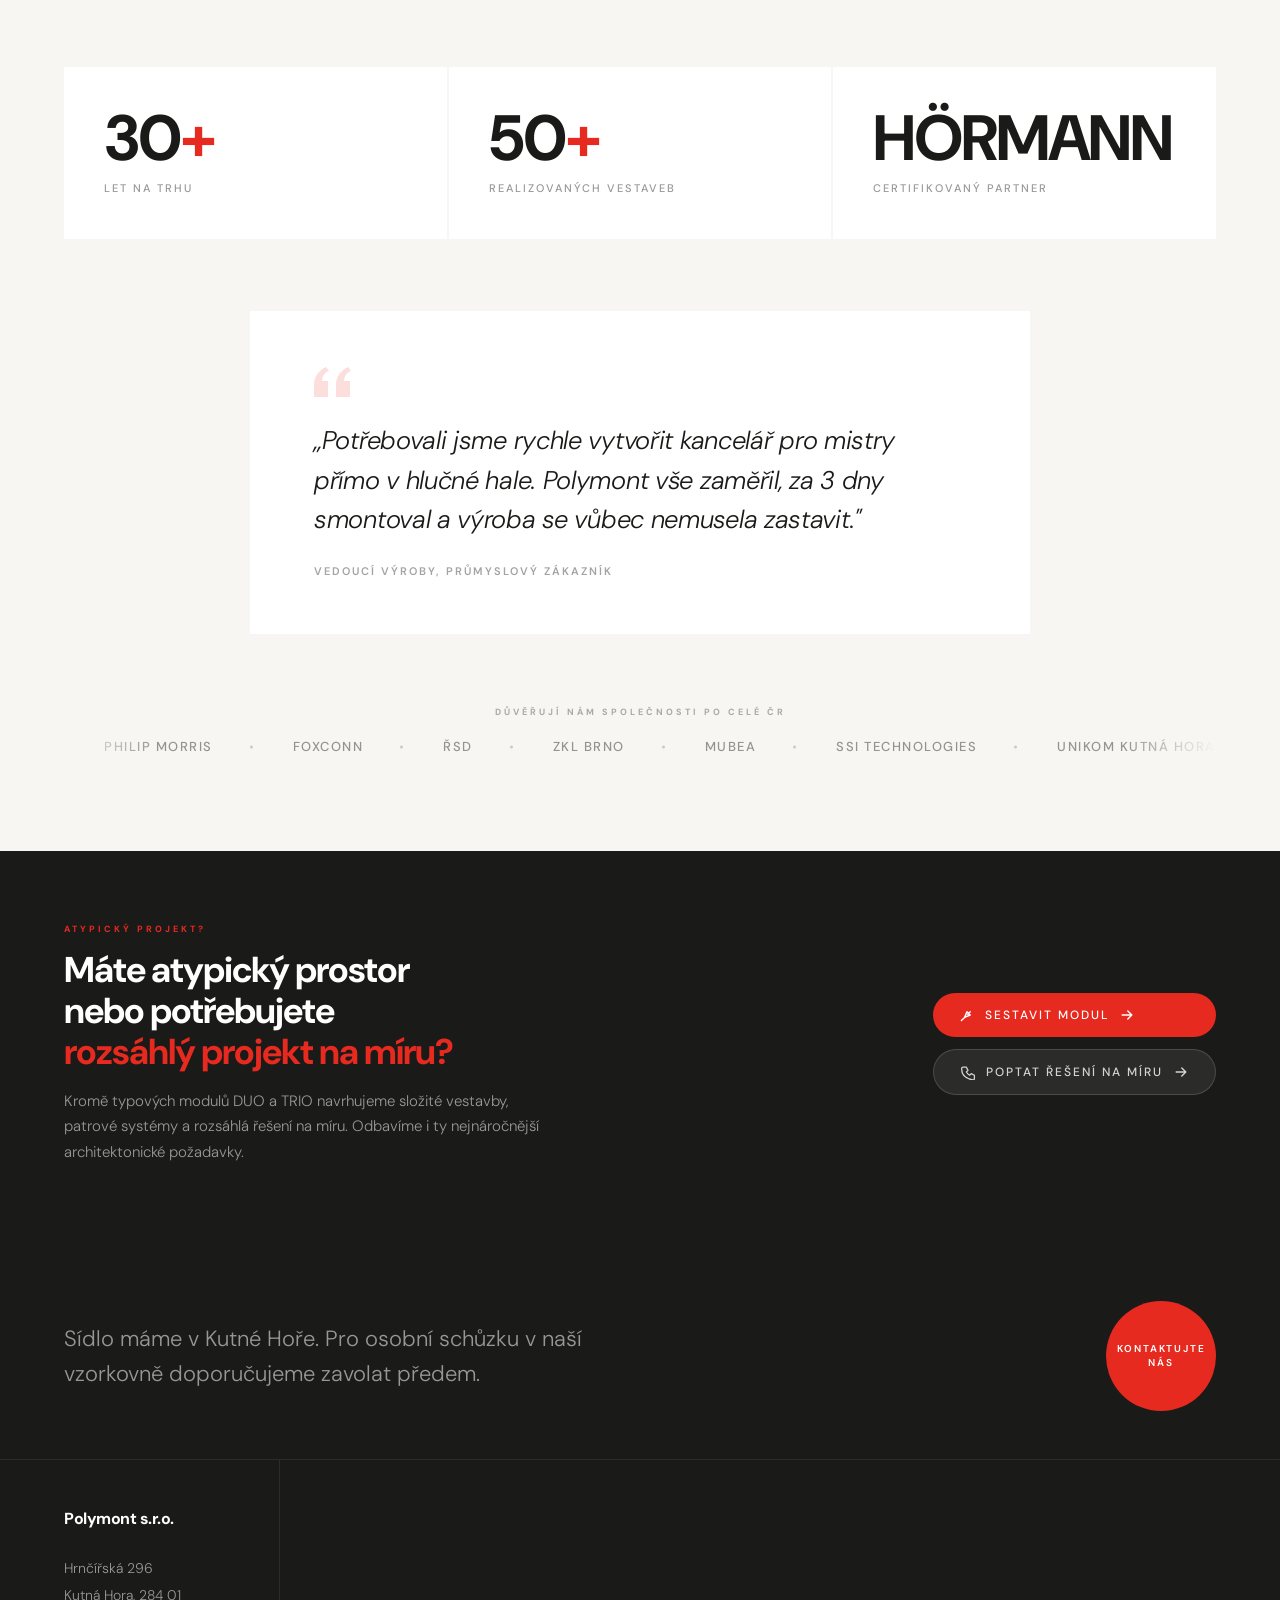
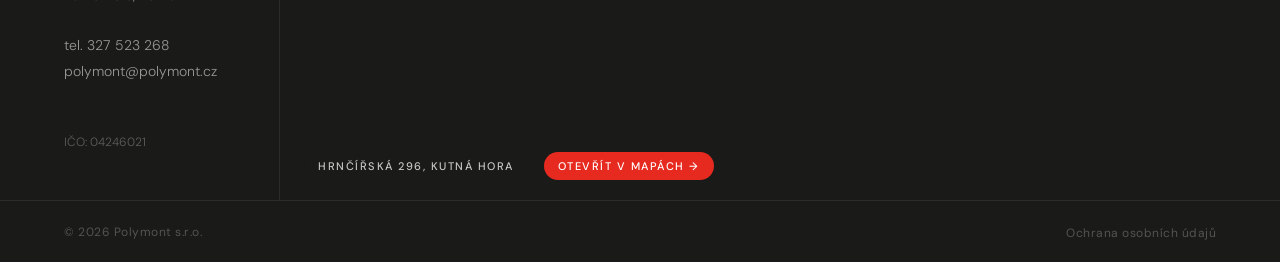
==== commit ea2185ed: "About us, Contact subpages" ====
--- a/halove-vestavby.html
+++ b/halove-vestavby.html
@@ -8,7 +8,7 @@
   <link rel="preconnect" href="https://fonts.googleapis.com" />
   <link rel="preconnect" href="https://fonts.gstatic.com" crossorigin />
   <link href="https://fonts.googleapis.com/css2?family=DM+Sans:ital,opsz,wght@0,9..40,300;0,9..40,400;0,9..40,500;0,9..40,700;1,9..40,300&display=swap" rel="stylesheet" />
-  <link rel="stylesheet" href="style.css?v=10" />
+  <link rel="stylesheet" href="style.css?v=11" />
 </head>
 <body>
 
@@ -17,14 +17,15 @@
     <a href="index.html" class="nav__logo" aria-label="Polymont – domů">
       <img src="polymont_logo_nav_new.png" alt="Polymont" class="nav__logo-img" />
     </a>
-    <button class="nav__menu" aria-label="Menu">
-      <span class="nav__menu-label">Menu</span>
-      <div class="nav__hamburger">
-        <span></span>
-        <span></span>
-        <span></span>
-      </div>
-    </button>
+    <ul class="nav__links" role="list">
+      <li><a href="halove-vestavby.html" class="nav__link nav__link--active" aria-current="page">Halové vestavby</a></li>
+      <li><a href="vrata-dvere.html" class="nav__link">Vrata a dveře</a></li>
+      <li><a href="o-nas.html" class="nav__link">O nás</a></li>
+    </ul>
+    <a href="kontakt.html" class="nav__cta">
+      Kontakt
+      <svg viewBox="0 0 16 16" fill="none" width="12" height="12"><path d="M3 8h10M8 3l5 5-5 5" stroke="currentColor" stroke-width="1.6" stroke-linecap="round" stroke-linejoin="round"/></svg>
+    </a>
   </nav>
 
   <!-- HERO -->
@@ -306,7 +307,7 @@
         Sestavit modul
         <svg viewBox="0 0 20 20" fill="none" width="16" height="16"><path d="M4 10h12M11 5l5 5-5 5" stroke="currentColor" stroke-width="1.8" stroke-linecap="round" stroke-linejoin="round"/></svg>
       </a>
-      <a href="tel:+420327523268" class="cta-btn cta-btn--secondary">
+      <a href="kontakt.html" class="cta-btn cta-btn--secondary">
         <svg viewBox="0 0 20 20" fill="none" width="16" height="16"><path d="M4 4h4l2 4-2 2a12 12 0 004 4l2-2 4 2v4a2 2 0 01-2 2C6 18 2 14 2 6a2 2 0 012-2z" stroke="currentColor" stroke-width="1.6" stroke-linecap="round" stroke-linejoin="round"/></svg>
         Poptat řešení na míru
         <svg viewBox="0 0 20 20" fill="none" width="16" height="16"><path d="M4 10h12M11 5l5 5-5 5" stroke="currentColor" stroke-width="1.8" stroke-linecap="round" stroke-linejoin="round"/></svg>
@@ -318,7 +319,7 @@
   <footer class="footer">
     <div class="footer__top">
       <p class="footer__intro">Sídlo máme v Kutné Hoře. Pro osobní schůzku v naší vzorkovně doporučujeme zavolat předem.</p>
-      <a href="mailto:polymont@polymont.cz" class="footer__cta">Kontaktujte nás</a>
+      <a href="kontakt.html" class="footer__cta">Kontaktujte nás</a>
     </div>
     <div class="footer__body">
       <div class="footer__info">
--- a/style.css
+++ b/style.css
@@ -49,37 +49,93 @@
   display: block;
 }
 
-.nav__menu {
-  display: flex;
-  align-items: center;
-  gap: 10px;
-  background: none;
-  border: none;
-  cursor: pointer;
-  color: var(--dark);
-}
-
-.nav__menu-label {
-  font-family: 'DM Sans', sans-serif;
+.nav__links {
+  display: flex;
+  align-items: center;
+  gap: 2px;
+  list-style: none;
+  margin: 0;
+  padding: 0;
+  position: absolute;
+  left: 50%;
+  transform: translateX(-50%);
+}
+
+.nav__link {
   font-size: 11px;
   font-weight: 500;
-  letter-spacing: 2.5px;
-  text-transform: uppercase;
+  letter-spacing: 1.8px;
+  text-transform: uppercase;
+  color: rgba(26,26,24,0.55);
+  text-decoration: none;
+  padding: 6px 14px;
+  border-radius: 100px;
+  transition: color 0.2s ease, background 0.2s ease;
+  white-space: nowrap;
+}
+
+.nav__link:hover {
   color: var(--dark);
-}
-
-.nav__hamburger {
-  display: flex;
-  flex-direction: column;
-  gap: 5px;
-}
-
-.nav__hamburger span {
-  display: block;
-  width: 22px;
-  height: 2px;
+  background: var(--light);
+}
+
+.nav__link--active {
+  color: var(--dark);
+  font-weight: 600;
+  background: var(--light);
+}
+
+.nav__cta {
+  font-size: 11px;
+  font-weight: 600;
+  letter-spacing: 1.5px;
+  text-transform: uppercase;
+  color: var(--white);
+  text-decoration: none;
+  padding: 8px 18px;
+  background: var(--red);
+  border-radius: 100px;
+  transition: background 0.2s ease, gap 0.2s ease;
+  white-space: nowrap;
+  display: flex;
+  align-items: center;
+  gap: 8px;
+}
+
+.nav__cta:hover {
+  background: #cc2219;
+  gap: 12px;
+}
+
+.nav__cta svg {
+  transition: transform 0.2s ease;
+}
+
+.nav__cta:hover svg {
+  transform: translateX(2px);
+}
+
+.nav__cta--active {
   background: var(--dark);
-  transition: transform 0.3s ease, opacity 0.3s ease;
+}
+
+@media (max-width: 768px) {
+  .nav__links {
+    position: static;
+    transform: none;
+    gap: 0;
+  }
+  .nav__link {
+    font-size: 10px;
+    padding: 5px 8px;
+    letter-spacing: 1px;
+  }
+  .nav__cta span { display: none; }
+  .nav__cta { padding: 8px 12px; }
+}
+
+@media (max-width: 480px) {
+  .nav__links { display: none; }
 }
 
 /* ─── LOAD ANIMATIONS ────────────────────────────── */
@@ -2488,3 +2544,990 @@
   .hv-proof__stats { grid-template-columns: 1fr; }
   .hv-proof__testimonial { padding: 40px 28px; margin: 0; }
 }
+
+/* ═══════════════════════════════════════════════════════════
+   O NÁS SUBPAGE
+   ═══════════════════════════════════════════════════════════ */
+
+/* ─── INTRO ─────────────────────────────────────────────── */
+
+.ab-intro {
+  background: var(--white);
+  padding: 96px 64px;
+}
+
+.ab-intro__inner {
+  display: grid;
+  grid-template-columns: 1fr 1fr;
+  gap: 80px;
+  align-items: start;
+}
+
+.ab-intro__eyebrow {
+  font-size: 9px;
+  font-weight: 700;
+  letter-spacing: 3px;
+  text-transform: uppercase;
+  color: var(--red);
+  margin-bottom: 24px;
+}
+
+.ab-intro__pull {
+  font-size: clamp(20px, 2.2vw, 30px);
+  font-weight: 300;
+  font-style: italic;
+  line-height: 1.45;
+  color: var(--dark);
+  letter-spacing: -0.4px;
+  border-left: 3px solid var(--red);
+  padding-left: 24px;
+  margin-bottom: 20px;
+}
+
+.ab-intro__attr {
+  font-size: 11px;
+  font-weight: 600;
+  letter-spacing: 2px;
+  text-transform: uppercase;
+  color: rgba(26,26,24,0.40);
+  padding-left: 27px;
+}
+
+.ab-intro__right {
+  display: flex;
+  flex-direction: column;
+  gap: 20px;
+  padding-top: 4px;
+}
+
+.ab-intro__right p {
+  font-size: 16px;
+  font-weight: 300;
+  line-height: 1.78;
+  color: rgba(26,26,24,0.70);
+}
+
+/* ─── TIMELINE ──────────────────────────────────────────── */
+
+.ab-timeline {
+  background: var(--light);
+  padding: 96px 64px;
+}
+
+.ab-timeline__eyebrow {
+  font-size: 9px;
+  font-weight: 700;
+  letter-spacing: 3px;
+  text-transform: uppercase;
+  color: var(--red);
+  margin-bottom: 14px;
+}
+
+.ab-timeline__heading {
+  font-size: clamp(28px, 3.4vw, 52px);
+  font-weight: 700;
+  letter-spacing: -1.5px;
+  line-height: 1.05;
+  text-transform: uppercase;
+  color: var(--dark);
+  margin-bottom: 72px;
+}
+
+.ab-timeline__heading em {
+  color: var(--red);
+  font-style: normal;
+}
+
+.ab-timeline__track {
+  position: relative;
+  max-width: 760px;
+}
+
+/* Vertical line */
+.ab-timeline__track::before {
+  content: '';
+  position: absolute;
+  left: 112px;
+  top: 12px;
+  bottom: 0;
+  width: 1px;
+  background: rgba(26,26,24,0.12);
+}
+
+.ab-timeline__item {
+  display: grid;
+  grid-template-columns: 112px 24px 1fr;
+  gap: 0 24px;
+  align-items: start;
+  padding-bottom: 56px;
+  position: relative;
+}
+
+.ab-timeline__item--last {
+  padding-bottom: 0;
+}
+
+.ab-timeline__year {
+  font-size: clamp(20px, 2.2vw, 28px);
+  font-weight: 700;
+  letter-spacing: -0.5px;
+  color: rgba(26,26,24,0.25);
+  text-align: right;
+  line-height: 1;
+  padding-top: 10px;
+}
+
+.ab-timeline__year span {
+  color: var(--red);
+}
+
+.ab-timeline__year--accent {
+  color: var(--dark);
+}
+
+.ab-timeline__dot {
+  width: 12px;
+  height: 12px;
+  border-radius: 50%;
+  background: var(--white);
+  border: 2px solid rgba(26,26,24,0.20);
+  margin-top: 14px;
+  justify-self: center;
+  position: relative;
+  z-index: 1;
+  flex-shrink: 0;
+}
+
+.ab-timeline__dot--accent {
+  background: var(--red);
+  border-color: var(--red);
+  width: 16px;
+  height: 16px;
+  margin-top: 12px;
+  box-shadow: 0 0 0 4px rgba(230,42,32,0.15);
+}
+
+.ab-timeline__content {
+  padding-top: 6px;
+}
+
+.ab-timeline__title {
+  font-size: 17px;
+  font-weight: 700;
+  letter-spacing: -0.3px;
+  color: var(--dark);
+  margin-bottom: 8px;
+  line-height: 1.2;
+}
+
+.ab-timeline__text {
+  font-size: 15px;
+  font-weight: 300;
+  line-height: 1.75;
+  color: rgba(26,26,24,0.65);
+}
+
+/* ─── HALL HIGHLIGHT ────────────────────────────────────── */
+
+.ab-hall {
+  background: var(--dark);
+  overflow: hidden;
+}
+
+.ab-hall__head {
+  display: flex;
+  align-items: flex-end;
+  justify-content: space-between;
+  padding: 80px 64px 64px;
+  gap: 40px;
+  position: relative;
+}
+
+.ab-hall__head-text {
+  display: flex;
+  flex-direction: column;
+  gap: 20px;
+  max-width: 560px;
+}
+
+.ab-hall__eyebrow {
+  font-size: 9px;
+  font-weight: 700;
+  letter-spacing: 3px;
+  text-transform: uppercase;
+  color: var(--red);
+}
+
+.ab-hall__heading {
+  font-size: clamp(28px, 3.8vw, 60px);
+  font-weight: 700;
+  letter-spacing: -2px;
+  line-height: 0.97;
+  text-transform: uppercase;
+  color: var(--white);
+}
+
+.ab-hall__heading em {
+  color: var(--red);
+  font-style: normal;
+}
+
+.ab-hall__desc {
+  font-size: 15px;
+  font-weight: 300;
+  line-height: 1.75;
+  color: rgba(255,255,255,0.55);
+  max-width: 440px;
+}
+
+.ab-hall__year {
+  font-size: clamp(80px, 12vw, 180px);
+  font-weight: 700;
+  letter-spacing: -6px;
+  line-height: 1;
+  color: rgba(255,255,255,0.06);
+  flex-shrink: 0;
+  user-select: none;
+}
+
+.ab-hall__photos {
+  display: grid;
+  grid-template-columns: 2fr 1fr 1fr;
+  gap: 2px;
+}
+
+.ab-hall__photo {
+  overflow: hidden;
+  aspect-ratio: 4 / 3;
+}
+
+.ab-hall__photo--large {
+  aspect-ratio: 16 / 9;
+  grid-row: 1;
+}
+
+.ab-hall__photo img {
+  width: 100%;
+  height: 100%;
+  object-fit: cover;
+  display: block;
+  transition: transform 0.55s cubic-bezier(0.22,1,0.36,1);
+}
+
+.ab-hall__photo:hover img {
+  transform: scale(1.04);
+}
+
+/* ─── MISSION ───────────────────────────────────────────── */
+
+.ab-mission {
+  background: var(--white);
+  padding: 96px 64px;
+}
+
+.ab-mission__inner {
+  max-width: 900px;
+  margin: 0 auto;
+  display: flex;
+  flex-direction: column;
+  align-items: center;
+  text-align: center;
+  gap: 28px;
+}
+
+.ab-mission__heading {
+  font-size: clamp(28px, 3.4vw, 52px);
+  font-weight: 700;
+  letter-spacing: -1.5px;
+  line-height: 1.05;
+  text-transform: uppercase;
+  color: var(--dark);
+}
+
+.ab-mission__heading em {
+  color: var(--red);
+  font-style: normal;
+}
+
+.ab-mission__text {
+  font-size: 17px;
+  font-weight: 300;
+  line-height: 1.78;
+  color: rgba(26,26,24,0.65);
+  max-width: 680px;
+}
+
+.ab-mission__pillars {
+  display: grid;
+  grid-template-columns: repeat(3, 1fr);
+  gap: 2px;
+  width: 100%;
+  margin-top: 16px;
+}
+
+.ab-mission__pillar {
+  background: var(--light);
+  padding: 32px 28px 36px;
+  display: flex;
+  flex-direction: column;
+  gap: 10px;
+  text-align: left;
+}
+
+.ab-mission__pillar-title {
+  font-size: 14px;
+  font-weight: 700;
+  letter-spacing: 0.5px;
+  color: var(--dark);
+  text-transform: uppercase;
+}
+
+.ab-mission__pillar-title::before {
+  content: '';
+  display: block;
+  width: 24px;
+  height: 2px;
+  background: var(--red);
+  margin-bottom: 14px;
+}
+
+.ab-mission__pillar-desc {
+  font-size: 14px;
+  font-weight: 300;
+  line-height: 1.65;
+  color: rgba(26,26,24,0.60);
+}
+
+/* ─── O NÁS — RESPONSIVE ────────────────────────────────── */
+
+@media (max-width: 1024px) {
+  .ab-intro { padding: 72px 40px; }
+  .ab-intro__inner { gap: 48px; }
+  .ab-timeline { padding: 72px 40px; }
+  .ab-hall__head { padding: 64px 40px 48px; }
+  .ab-hall__year { font-size: clamp(60px, 10vw, 140px); }
+  .ab-mission { padding: 72px 40px; }
+}
+
+@media (max-width: 768px) {
+  .ab-intro { padding: 56px 24px; }
+  .ab-intro__inner { grid-template-columns: 1fr; gap: 40px; }
+
+  .ab-timeline { padding: 56px 24px; }
+  .ab-timeline__track::before { left: 80px; }
+  .ab-timeline__item { grid-template-columns: 80px 20px 1fr; gap: 0 16px; }
+
+  .ab-hall__head { flex-direction: column; padding: 48px 24px 40px; }
+  .ab-hall__year { display: none; }
+  .ab-hall__photos { grid-template-columns: 1fr; }
+  .ab-hall__photo--large { aspect-ratio: 16 / 9; grid-row: auto; }
+
+  .ab-mission { padding: 56px 24px; }
+  .ab-mission__pillars { grid-template-columns: 1fr; }
+}
+
+/* ═══════════════════════════════════════════════════════════
+   KONTAKT SUBPAGE
+   ═══════════════════════════════════════════════════════════ */
+
+/* ─── PAGE HEADER ───────────────────────────────────────── */
+
+.ct-header {
+  display: grid;
+  grid-template-columns: 1fr 1fr;
+  min-height: 52vh;
+  padding-top: var(--nav-h);
+  background: var(--dark);
+  overflow: hidden;
+}
+
+.ct-header__inner {
+  display: flex;
+  flex-direction: column;
+  justify-content: flex-end;
+  gap: 16px;
+  padding: 64px 64px 72px;
+}
+
+.ct-header__title {
+  font-size: clamp(38px, 5.5vw, 80px);
+  font-weight: 700;
+  letter-spacing: -2.5px;
+  line-height: 0.95;
+  text-transform: uppercase;
+  color: var(--white);
+  text-shadow: none;
+}
+
+.ct-header__title em {
+  color: var(--red);
+  font-style: normal;
+}
+
+.ct-header__sub {
+  font-size: clamp(14px, 1.3vw, 17px);
+  font-weight: 300;
+  line-height: 1.65;
+  color: rgba(255,255,255,0.55);
+  max-width: 420px;
+}
+
+.ct-header__photo {
+  overflow: hidden;
+  position: relative;
+}
+
+.ct-header__photo img {
+  width: 100%;
+  height: 100%;
+  object-fit: cover;
+  object-position: center center;
+  display: block;
+}
+
+/* ─── CONTACT MAIN ──────────────────────────────────────── */
+
+.ct-main {
+  display: grid;
+  grid-template-columns: 380px 1fr;
+  min-height: 560px;
+}
+
+/* Contact cards */
+.ct-cards {
+  background: var(--white);
+  display: flex;
+  flex-direction: column;
+  border-right: 1px solid rgba(0,0,0,0.07);
+}
+
+.ct-card {
+  display: flex;
+  gap: 18px;
+  padding: 32px 40px;
+  border-bottom: 1px solid rgba(0,0,0,0.07);
+  transition: background 0.2s ease;
+}
+
+.ct-card:hover {
+  background: var(--light);
+}
+
+.ct-card__icon {
+  width: 40px;
+  height: 40px;
+  background: rgba(230,42,32,0.08);
+  border-radius: 10px;
+  display: flex;
+  align-items: center;
+  justify-content: center;
+  flex-shrink: 0;
+  margin-top: 2px;
+}
+
+.ct-card__body {
+  display: flex;
+  flex-direction: column;
+  gap: 4px;
+}
+
+.ct-card__label {
+  font-size: 9px;
+  font-weight: 700;
+  letter-spacing: 2.5px;
+  text-transform: uppercase;
+  color: rgba(26,26,24,0.38);
+  margin-bottom: 4px;
+}
+
+.ct-card__main {
+  font-size: clamp(15px, 1.3vw, 17px);
+  font-weight: 500;
+  color: var(--dark);
+  line-height: 1.4;
+}
+
+.ct-card__main--link {
+  text-decoration: none;
+  transition: color 0.2s ease;
+}
+
+.ct-card__main--link:hover {
+  color: var(--red);
+}
+
+.ct-card__sub {
+  font-size: 12px;
+  font-weight: 300;
+  color: rgba(26,26,24,0.45);
+  margin-top: 2px;
+}
+
+.ct-card__link {
+  display: inline-flex;
+  align-items: center;
+  gap: 5px;
+  font-size: 11px;
+  font-weight: 600;
+  letter-spacing: 1.2px;
+  text-transform: uppercase;
+  color: var(--red);
+  text-decoration: none;
+  margin-top: 6px;
+  transition: gap 0.2s ease;
+}
+
+.ct-card__link:hover {
+  gap: 8px;
+}
+
+/* Map */
+.ct-map {
+  position: relative;
+  background: var(--light);
+}
+
+.ct-map iframe {
+  width: 100%;
+  height: 100%;
+  min-height: 460px;
+  border: none;
+  display: block;
+}
+
+/* ─── CONTACT FORM ──────────────────────────────────────── */
+
+.ct-form-section {
+  background: var(--light);
+  padding: 96px 64px;
+  border-top: 1px solid rgba(0,0,0,0.07);
+}
+
+.ct-form-inner {
+  display: grid;
+  grid-template-columns: 340px 1fr;
+  gap: 80px;
+  max-width: 1100px;
+  margin: 0 auto;
+  align-items: start;
+}
+
+.ct-form-head {
+  display: flex;
+  flex-direction: column;
+  gap: 16px;
+  position: sticky;
+  top: 80px;
+}
+
+.ct-form-eyebrow {
+  font-size: 9px;
+  font-weight: 700;
+  letter-spacing: 3px;
+  text-transform: uppercase;
+  color: var(--red);
+}
+
+.ct-form-heading {
+  font-size: clamp(26px, 2.8vw, 42px);
+  font-weight: 700;
+  letter-spacing: -1.2px;
+  line-height: 1.05;
+  text-transform: uppercase;
+  color: var(--dark);
+}
+
+.ct-form-heading em {
+  color: var(--red);
+  font-style: normal;
+}
+
+.ct-form-desc {
+  font-size: 15px;
+  font-weight: 300;
+  line-height: 1.75;
+  color: rgba(26,26,24,0.60);
+}
+
+.ct-form-details {
+  margin-top: 8px;
+  padding-top: 20px;
+  border-top: 1px solid rgba(26,26,24,0.10);
+  display: flex;
+  flex-direction: column;
+  gap: 4px;
+}
+
+.ct-form-details p {
+  font-size: 13px;
+  font-weight: 300;
+  color: rgba(26,26,24,0.50);
+  line-height: 1.6;
+}
+
+.ct-form-details strong {
+  font-weight: 600;
+  color: var(--dark);
+}
+
+/* Form itself */
+.ct-form {
+  display: flex;
+  flex-direction: column;
+  gap: 20px;
+  background: var(--white);
+  padding: 48px;
+  border-radius: 4px;
+}
+
+.ct-form__row {
+  display: grid;
+  grid-template-columns: 1fr 1fr;
+  gap: 16px;
+}
+
+.ct-form__field {
+  display: flex;
+  flex-direction: column;
+  gap: 8px;
+}
+
+.ct-form__label {
+  font-size: 10px;
+  font-weight: 600;
+  letter-spacing: 1.8px;
+  text-transform: uppercase;
+  color: rgba(26,26,24,0.55);
+}
+
+.ct-form__input {
+  width: 100%;
+  padding: 12px 16px;
+  font-family: 'DM Sans', sans-serif;
+  font-size: 15px;
+  font-weight: 300;
+  color: var(--dark);
+  background: var(--light);
+  border: 1.5px solid rgba(26,26,24,0.12);
+  border-radius: 4px;
+  outline: none;
+  transition: border-color 0.2s ease, background 0.2s ease;
+  appearance: none;
+}
+
+.ct-form__input:focus {
+  border-color: var(--dark);
+  background: var(--white);
+}
+
+.ct-form__input::placeholder {
+  color: rgba(26,26,24,0.30);
+}
+
+.ct-form__textarea {
+  resize: vertical;
+  min-height: 140px;
+  line-height: 1.65;
+}
+
+.ct-form__select {
+  cursor: pointer;
+  background-image: url("data:image/svg+xml,%3Csvg viewBox='0 0 16 16' fill='none' xmlns='http://www.w3.org/2000/svg'%3E%3Cpath d='M4 6l4 4 4-4' stroke='%231A1A18' stroke-width='1.5' stroke-linecap='round' stroke-linejoin='round'/%3E%3C/svg%3E");
+  background-repeat: no-repeat;
+  background-position: right 14px center;
+  padding-right: 40px;
+}
+
+.ct-form__footer {
+  display: flex;
+  align-items: center;
+  justify-content: space-between;
+  gap: 24px;
+  margin-top: 8px;
+  flex-wrap: wrap;
+}
+
+.ct-form__note {
+  font-size: 11px;
+  font-weight: 300;
+  color: rgba(26,26,24,0.38);
+  line-height: 1.6;
+  max-width: 320px;
+}
+
+/* ─── KONTAKT — RESPONSIVE ──────────────────────────────── */
+
+@media (max-width: 1024px) {
+  .ct-main { grid-template-columns: 320px 1fr; }
+  .ct-card { padding: 28px 28px; }
+  .ct-form-section { padding: 72px 40px; }
+  .ct-form-inner { gap: 48px; }
+  .ct-form { padding: 36px; }
+}
+
+@media (max-width: 768px) {
+  .ct-header { grid-template-columns: 1fr; }
+  .ct-header__photo { display: none; }
+  .ct-header__inner { padding: 48px 24px 56px; }
+
+  .ct-main { grid-template-columns: 1fr; }
+  .ct-map iframe { min-height: 320px; }
+
+  .ct-form-section { padding: 56px 24px; }
+  .ct-form-inner { grid-template-columns: 1fr; gap: 40px; }
+  .ct-form-head { position: static; }
+  .ct-form { padding: 28px 24px; }
+  .ct-form__row { grid-template-columns: 1fr; }
+
+  .ct-form__footer { flex-direction: column; align-items: flex-start; }
+}
+
+/* ─── ACCORDION ─────────────────────────────────────────── */
+
+.ct-accordion {
+  display: flex;
+  flex-direction: column;
+  gap: 2px;
+  margin-top: 4px;
+}
+
+.ct-accordion__item {
+  background: var(--light);
+  border-radius: 4px;
+  overflow: hidden;
+}
+
+.ct-accordion__summary {
+  display: flex;
+  align-items: center;
+  justify-content: space-between;
+  gap: 12px;
+  padding: 16px 20px;
+  cursor: pointer;
+  list-style: none;
+  font-size: 13px;
+  font-weight: 600;
+  letter-spacing: 0.2px;
+  color: var(--dark);
+  user-select: none;
+  transition: background 0.2s ease;
+}
+
+.ct-accordion__summary::-webkit-details-marker { display: none; }
+
+.ct-accordion__summary:hover {
+  background: rgba(26,26,24,0.06);
+}
+
+.ct-accordion__chevron {
+  flex-shrink: 0;
+  color: rgba(26,26,24,0.40);
+  transition: transform 0.25s cubic-bezier(0.22,1,0.36,1);
+}
+
+.ct-accordion__item[open] .ct-accordion__chevron {
+  transform: rotate(180deg);
+}
+
+.ct-accordion__item[open] .ct-accordion__summary {
+  color: var(--red);
+}
+
+.ct-accordion__item[open] .ct-accordion__chevron {
+  color: var(--red);
+}
+
+.ct-accordion__list {
+  list-style: none;
+  padding: 0 20px 18px 20px;
+  display: flex;
+  flex-direction: column;
+  gap: 9px;
+  border-top: 1px solid rgba(26,26,24,0.08);
+  margin: 0 0 0 0;
+  padding-top: 14px;
+}
+
+.ct-accordion__list li {
+  display: flex;
+  align-items: flex-start;
+  gap: 10px;
+  font-size: 13px;
+  font-weight: 300;
+  line-height: 1.55;
+  color: rgba(26,26,24,0.70);
+}
+
+.ct-accordion__list li::before {
+  content: '';
+  width: 4px;
+  height: 4px;
+  border-radius: 50%;
+  background: var(--red);
+  flex-shrink: 0;
+  margin-top: 7px;
+}
+
+.ct-accordion__list-note {
+  color: rgba(26,26,24,0.42) !important;
+  font-style: italic;
+}
+
+/* ─── FILE UPLOAD ───────────────────────────────────────── */
+
+.ct-upload__input {
+  position: absolute;
+  width: 1px;
+  height: 1px;
+  opacity: 0;
+  pointer-events: none;
+}
+
+.ct-upload {
+  display: flex;
+  align-items: center;
+  gap: 16px;
+  padding: 20px 20px;
+  background: var(--light);
+  border: 1.5px dashed rgba(26,26,24,0.18);
+  border-radius: 4px;
+  cursor: pointer;
+  transition: border-color 0.2s ease, background 0.2s ease;
+}
+
+.ct-upload:hover,
+.ct-upload--active {
+  border-color: var(--dark);
+  background: rgba(26,26,24,0.04);
+}
+
+.ct-upload__icon {
+  width: 40px;
+  height: 40px;
+  background: rgba(230,42,32,0.08);
+  border-radius: 8px;
+  display: flex;
+  align-items: center;
+  justify-content: center;
+  flex-shrink: 0;
+  color: var(--red);
+}
+
+.ct-upload__text {
+  display: flex;
+  flex-direction: column;
+  gap: 3px;
+}
+
+.ct-upload__main {
+  font-size: 13px;
+  font-weight: 500;
+  color: var(--dark);
+}
+
+.ct-upload__sub {
+  font-size: 11px;
+  font-weight: 300;
+  color: rgba(26,26,24,0.45);
+}
+
+.ct-upload__list {
+  list-style: none;
+  display: flex;
+  flex-direction: column;
+  gap: 6px;
+  margin-top: 8px;
+}
+
+.ct-upload__file {
+  display: flex;
+  align-items: center;
+  justify-content: space-between;
+  gap: 10px;
+  padding: 8px 14px;
+  background: rgba(230,42,32,0.06);
+  border-radius: 4px;
+  font-size: 12px;
+  font-weight: 400;
+  color: var(--dark);
+}
+
+.ct-upload__file-name {
+  overflow: hidden;
+  text-overflow: ellipsis;
+  white-space: nowrap;
+}
+
+.ct-upload__file-size {
+  font-weight: 300;
+  color: rgba(26,26,24,0.45);
+  white-space: nowrap;
+  flex-shrink: 0;
+}
+
+/* ─── GDPR CHECKBOX ─────────────────────────────────────── */
+
+.ct-form__check {
+  display: flex;
+  align-items: flex-start;
+  gap: 12px;
+  padding: 16px 0 4px;
+  border-top: 1px solid rgba(26,26,24,0.08);
+}
+
+.ct-check__input {
+  appearance: none;
+  width: 18px;
+  height: 18px;
+  min-width: 18px;
+  border: 1.5px solid rgba(26,26,24,0.25);
+  border-radius: 3px;
+  background: var(--light);
+  cursor: pointer;
+  margin-top: 1px;
+  position: relative;
+  transition: border-color 0.2s ease, background 0.2s ease;
+}
+
+.ct-check__input:checked {
+  background: var(--dark);
+  border-color: var(--dark);
+}
+
+.ct-check__input:checked::after {
+  content: '';
+  position: absolute;
+  left: 4px;
+  top: 1px;
+  width: 7px;
+  height: 11px;
+  border: 2px solid var(--white);
+  border-top: none;
+  border-left: none;
+  transform: rotate(45deg);
+}
+
+.ct-check__input:focus-visible {
+  outline: 2px solid var(--red);
+  outline-offset: 2px;
+}
+
+.ct-check__label {
+  font-size: 13px;
+  font-weight: 300;
+  line-height: 1.6;
+  color: rgba(26,26,24,0.65);
+  cursor: pointer;
+}
+
+.ct-check__link {
+  color: var(--dark);
+  font-weight: 500;
+  text-decoration: underline;
+  text-underline-offset: 2px;
+  transition: color 0.2s ease;
+}
+
+.ct-check__link:hover {
+  color: var(--red);
+}
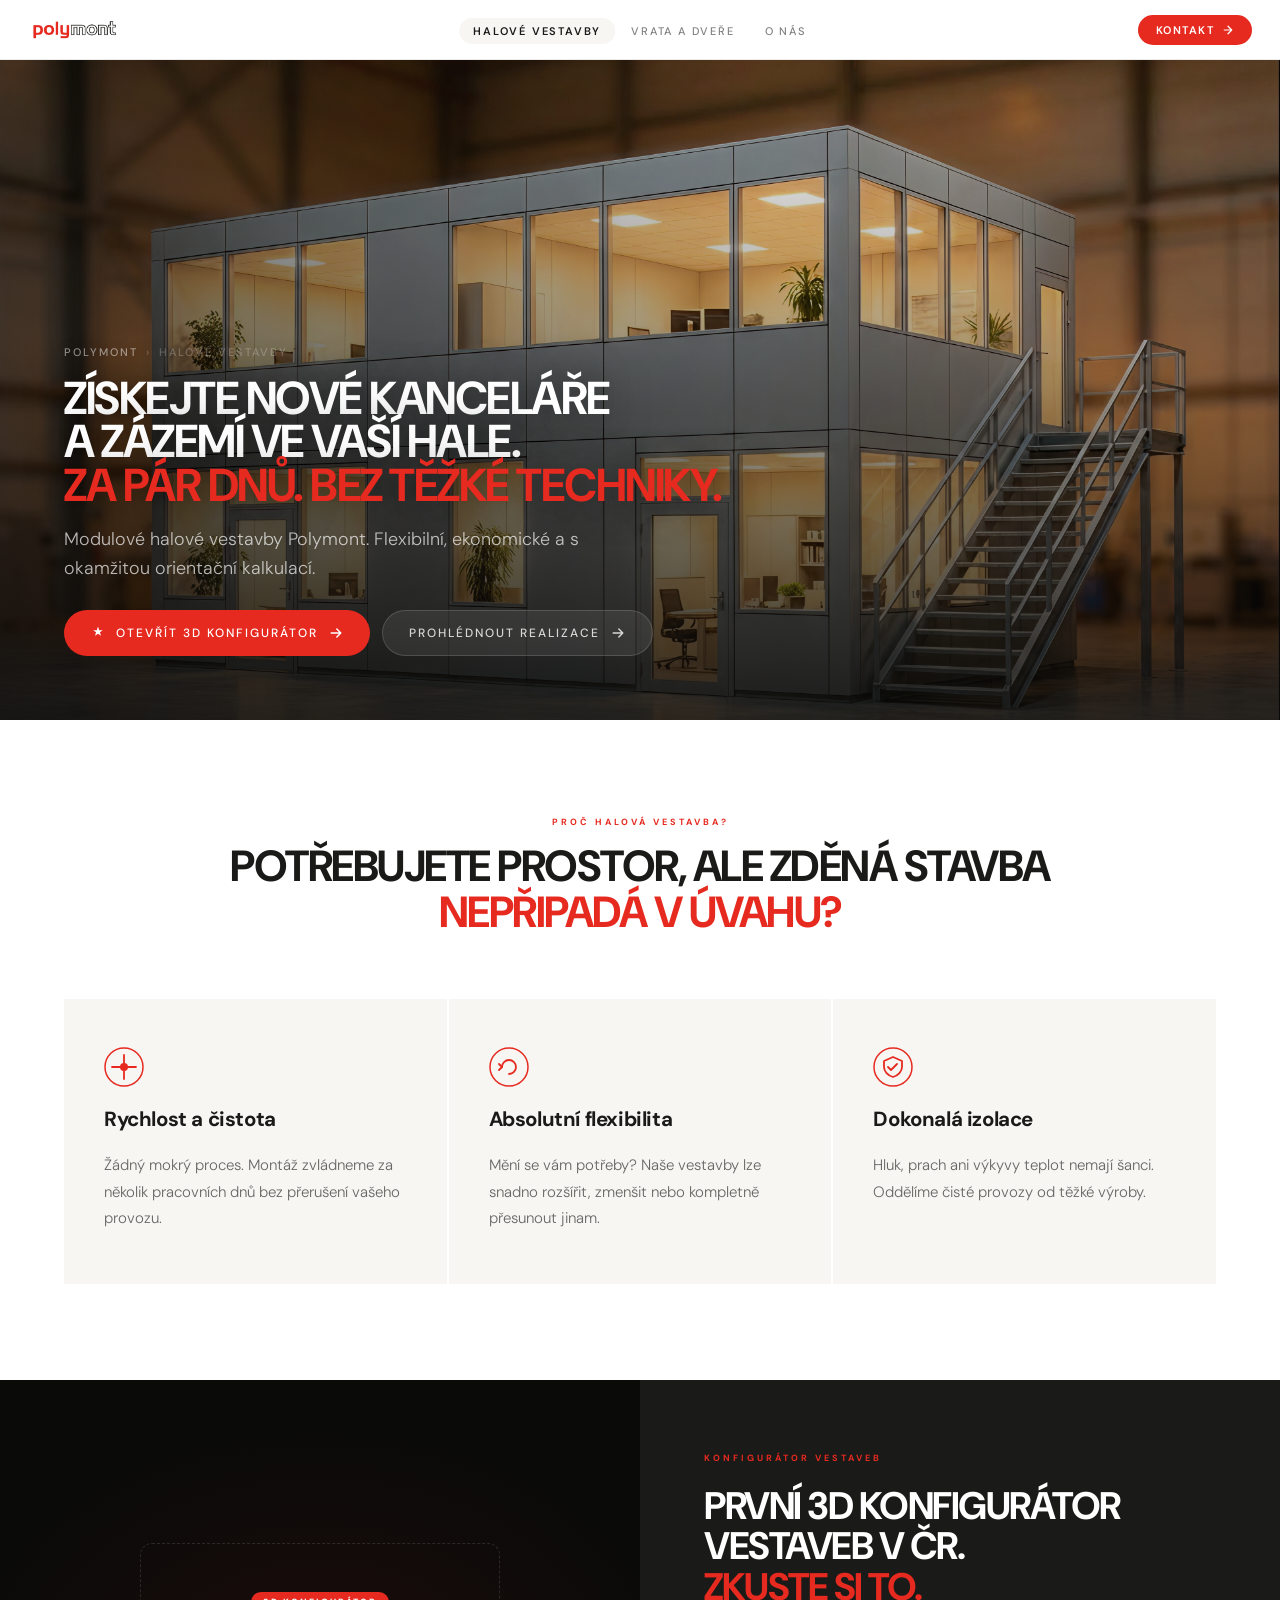
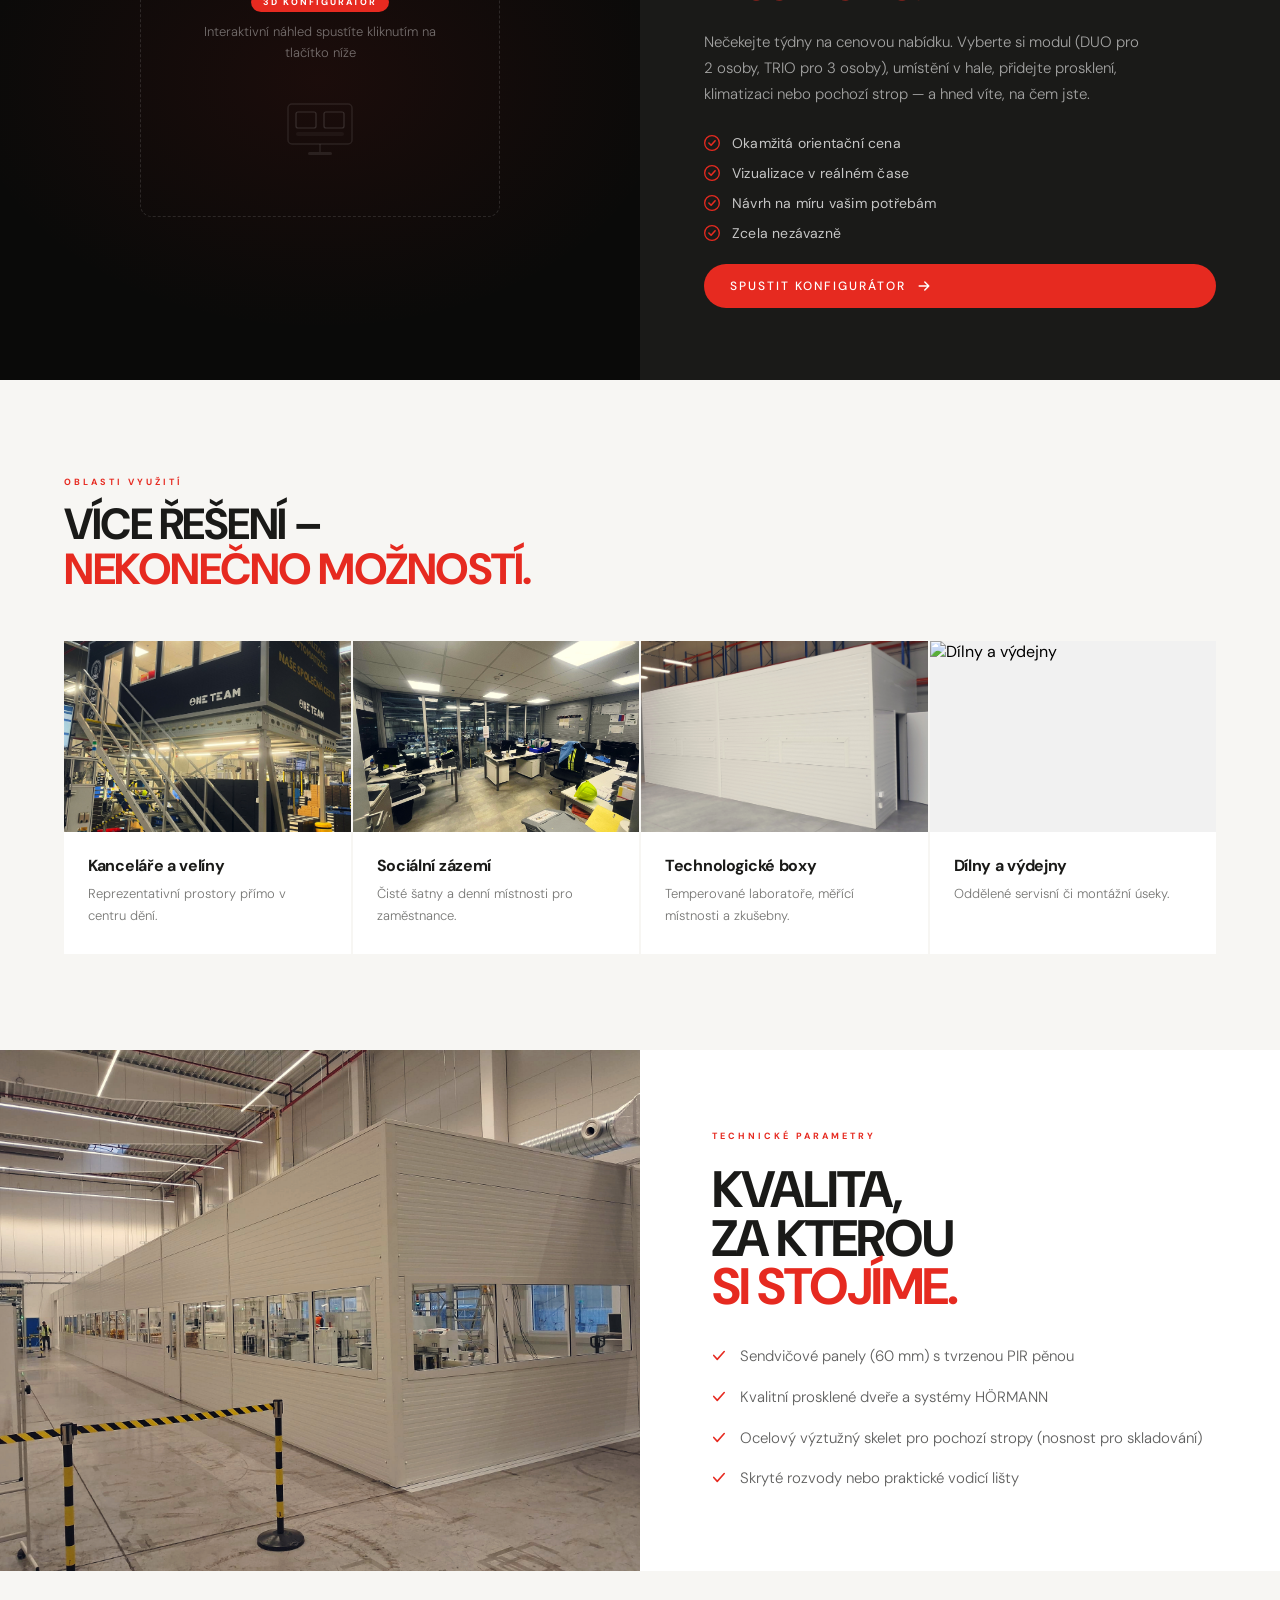
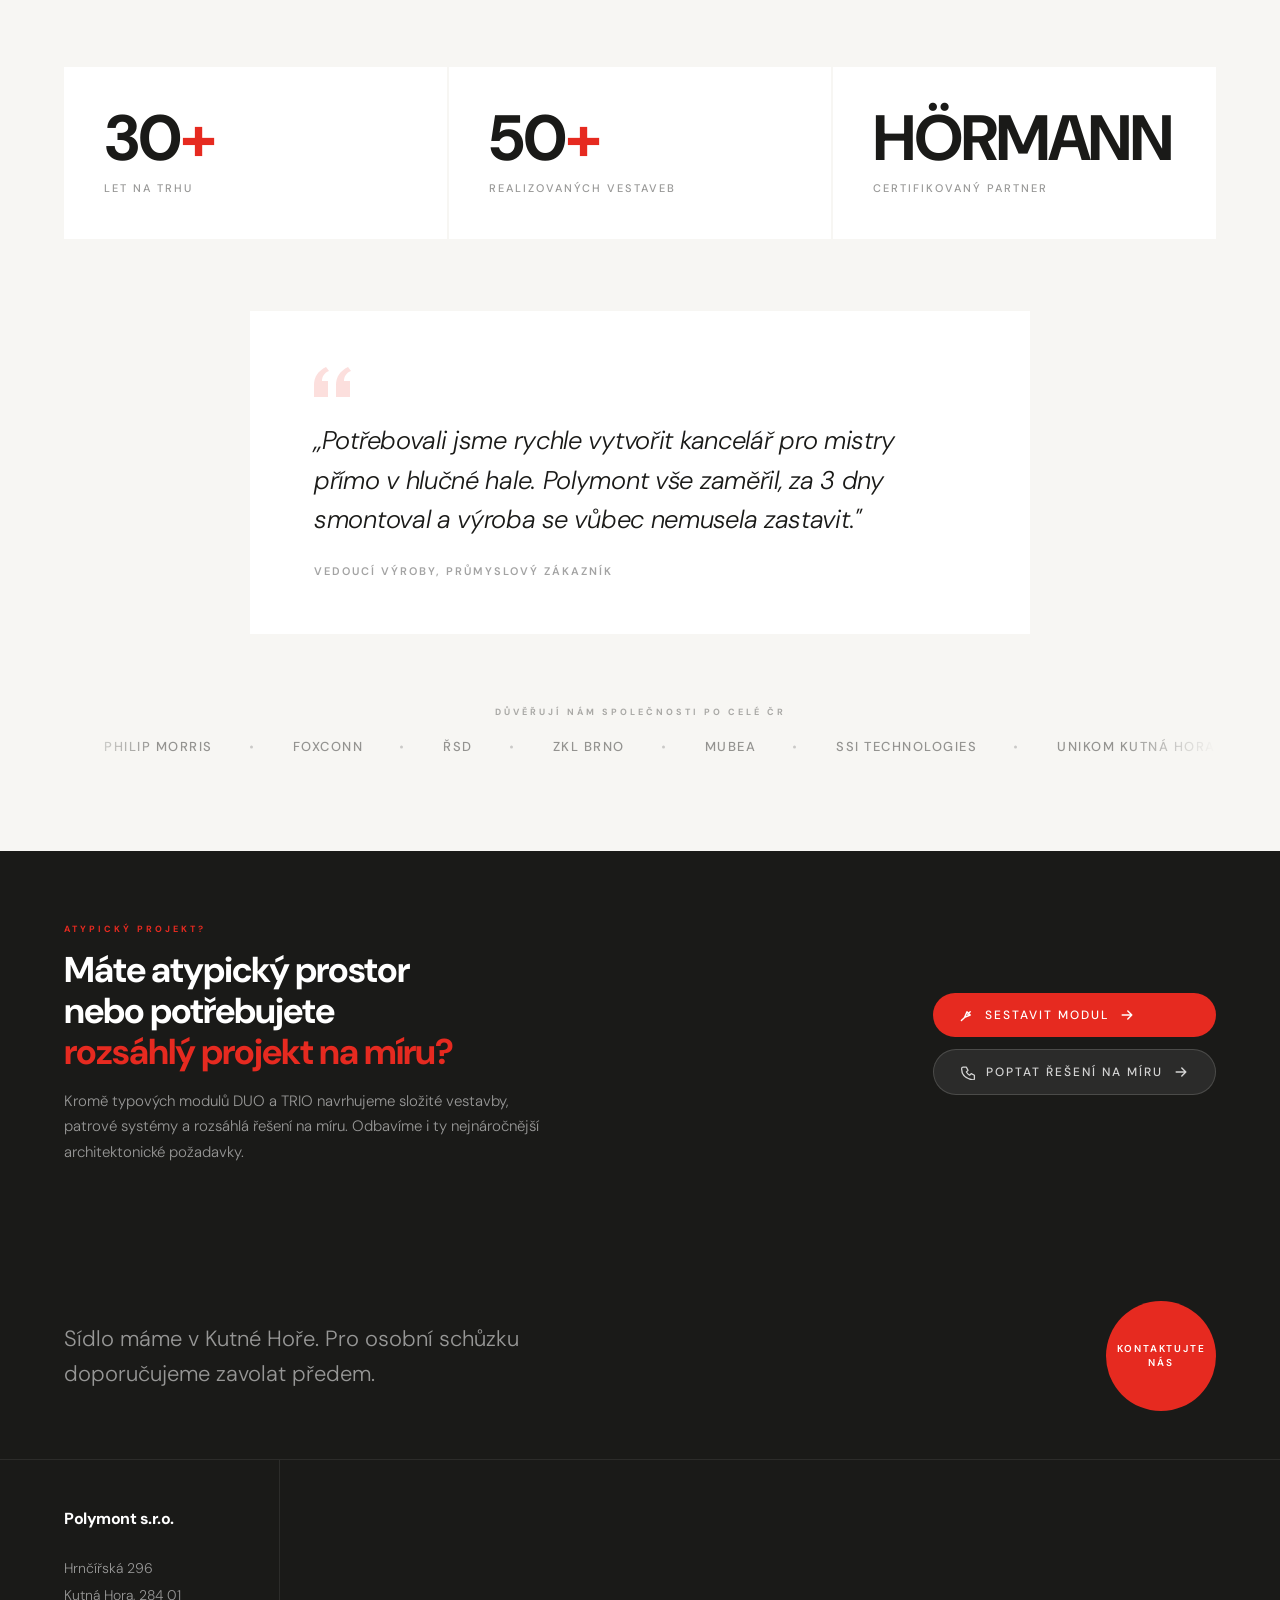
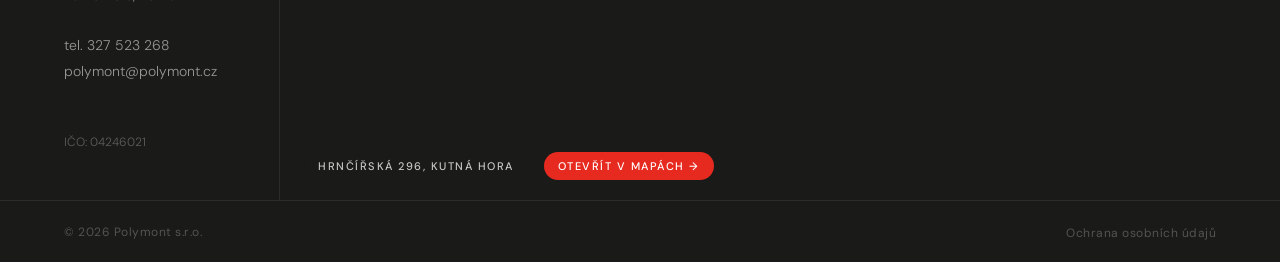
==== commit b976f70c: "Content updates" ====
--- a/halove-vestavby.html
+++ b/halove-vestavby.html
@@ -160,7 +160,7 @@
   <!-- VYUŽITÍ / TYPY VESTAVEB -->
   <section class="hv-usecases" id="realizace">
     <p class="hv-usecases__eyebrow">Oblasti využití</p>
-    <h2 class="hv-usecases__heading">Jedno řešení,<br><em>nekonečno možností.</em></h2>
+    <h2 class="hv-usecases__heading">Více řešení –<br><em>nekonečno možností.</em></h2>
     <div class="hv-usecases__grid">
 
       <div class="hv-usecard">
@@ -185,7 +185,7 @@
 
       <div class="hv-usecard">
         <div class="hv-usecard__img">
-          <img src="references_graded/IMG-20231010-WA0013_LE_upscale_balanced_x4.png" alt="Technologické boxy a laboratoře" loading="lazy" />
+          <img src="references_graded/IMG_20230518_134822.jpg" alt="Technologické boxy a laboratoře" loading="lazy" />
         </div>
         <div class="hv-usecard__body">
           <h3 class="hv-usecard__title">Technologické boxy</h3>
@@ -195,7 +195,7 @@
 
       <div class="hv-usecard">
         <div class="hv-usecard__img">
-          <img src="references_graded/IMG-20231010-WA0015.jpg" alt="Dílny a výdejny" loading="lazy" />
+          <img src="images/polymont-workshop.png" alt="Dílny a výdejny" loading="lazy" />
         </div>
         <div class="hv-usecard__body">
           <h3 class="hv-usecard__title">Dílny a výdejny</h3>
@@ -318,7 +318,7 @@
   <!-- FOOTER -->
   <footer class="footer">
     <div class="footer__top">
-      <p class="footer__intro">Sídlo máme v Kutné Hoře. Pro osobní schůzku v naší vzorkovně doporučujeme zavolat předem.</p>
+      <p class="footer__intro">Sídlo máme v Kutné Hoře. Pro osobní schůzku doporučujeme zavolat předem.</p>
       <a href="kontakt.html" class="footer__cta">Kontaktujte nás</a>
     </div>
     <div class="footer__body">
--- a/style.css
+++ b/style.css
@@ -2792,7 +2792,7 @@
 
 .ab-hall__photos {
   display: grid;
-  grid-template-columns: 2fr 1fr 1fr;
+  grid-template-columns: 1fr 1fr;
   gap: 2px;
 }
 
@@ -2803,7 +2803,7 @@
 
 .ab-hall__photo--large {
   aspect-ratio: 16 / 9;
-  grid-row: 1;
+  grid-row: auto;
 }
 
 .ab-hall__photo img {
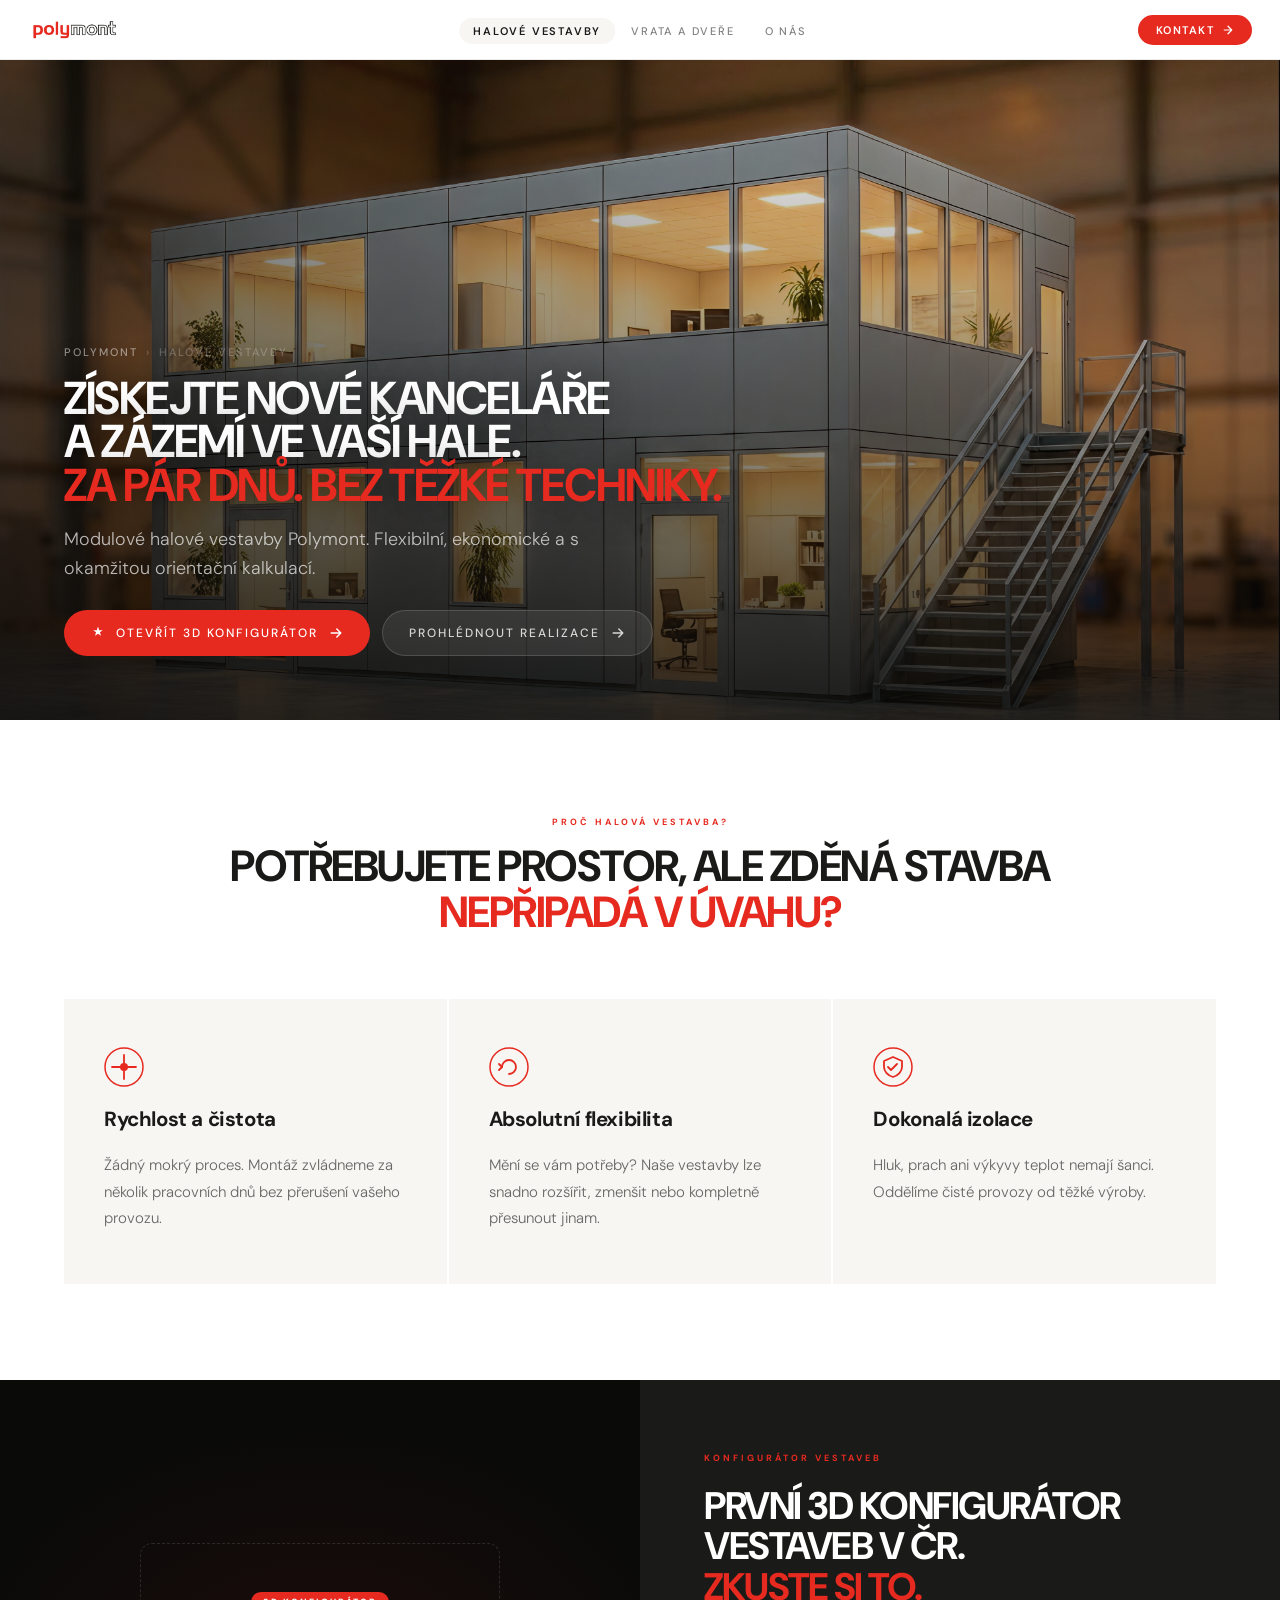
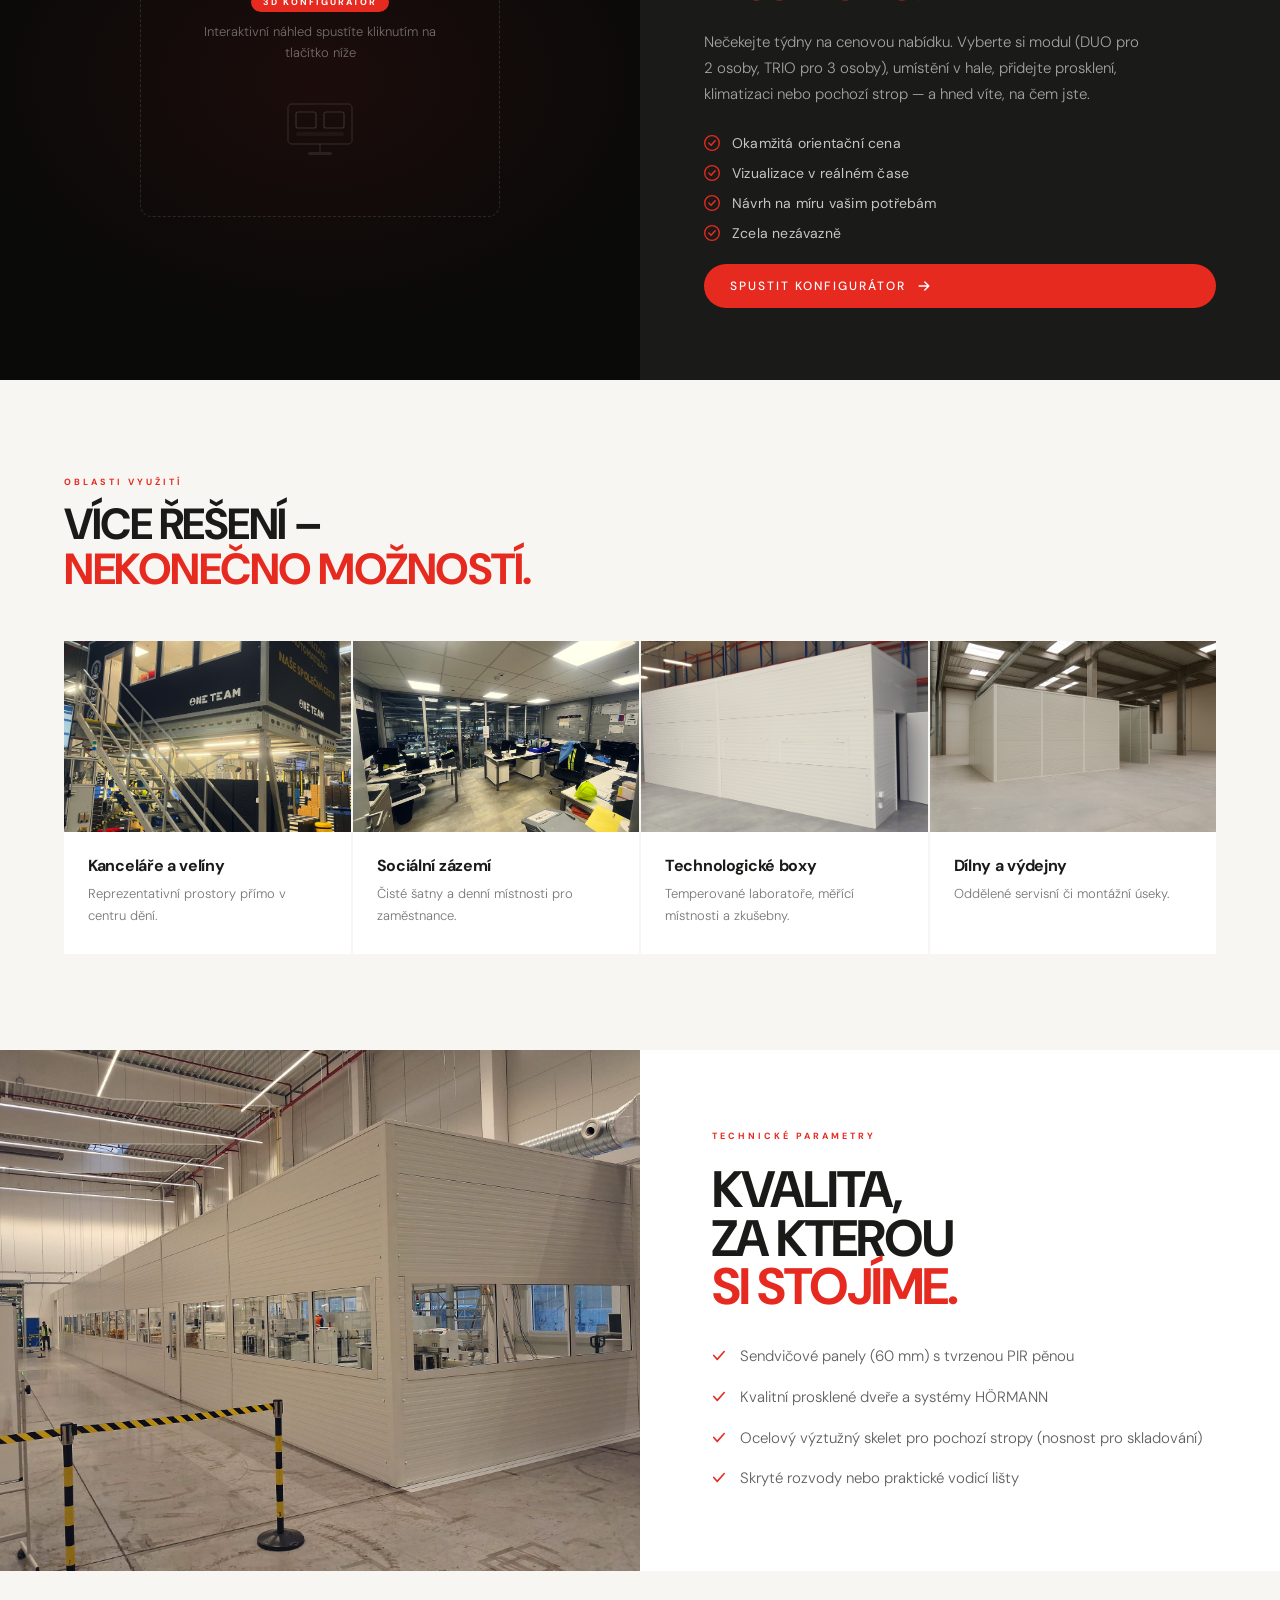
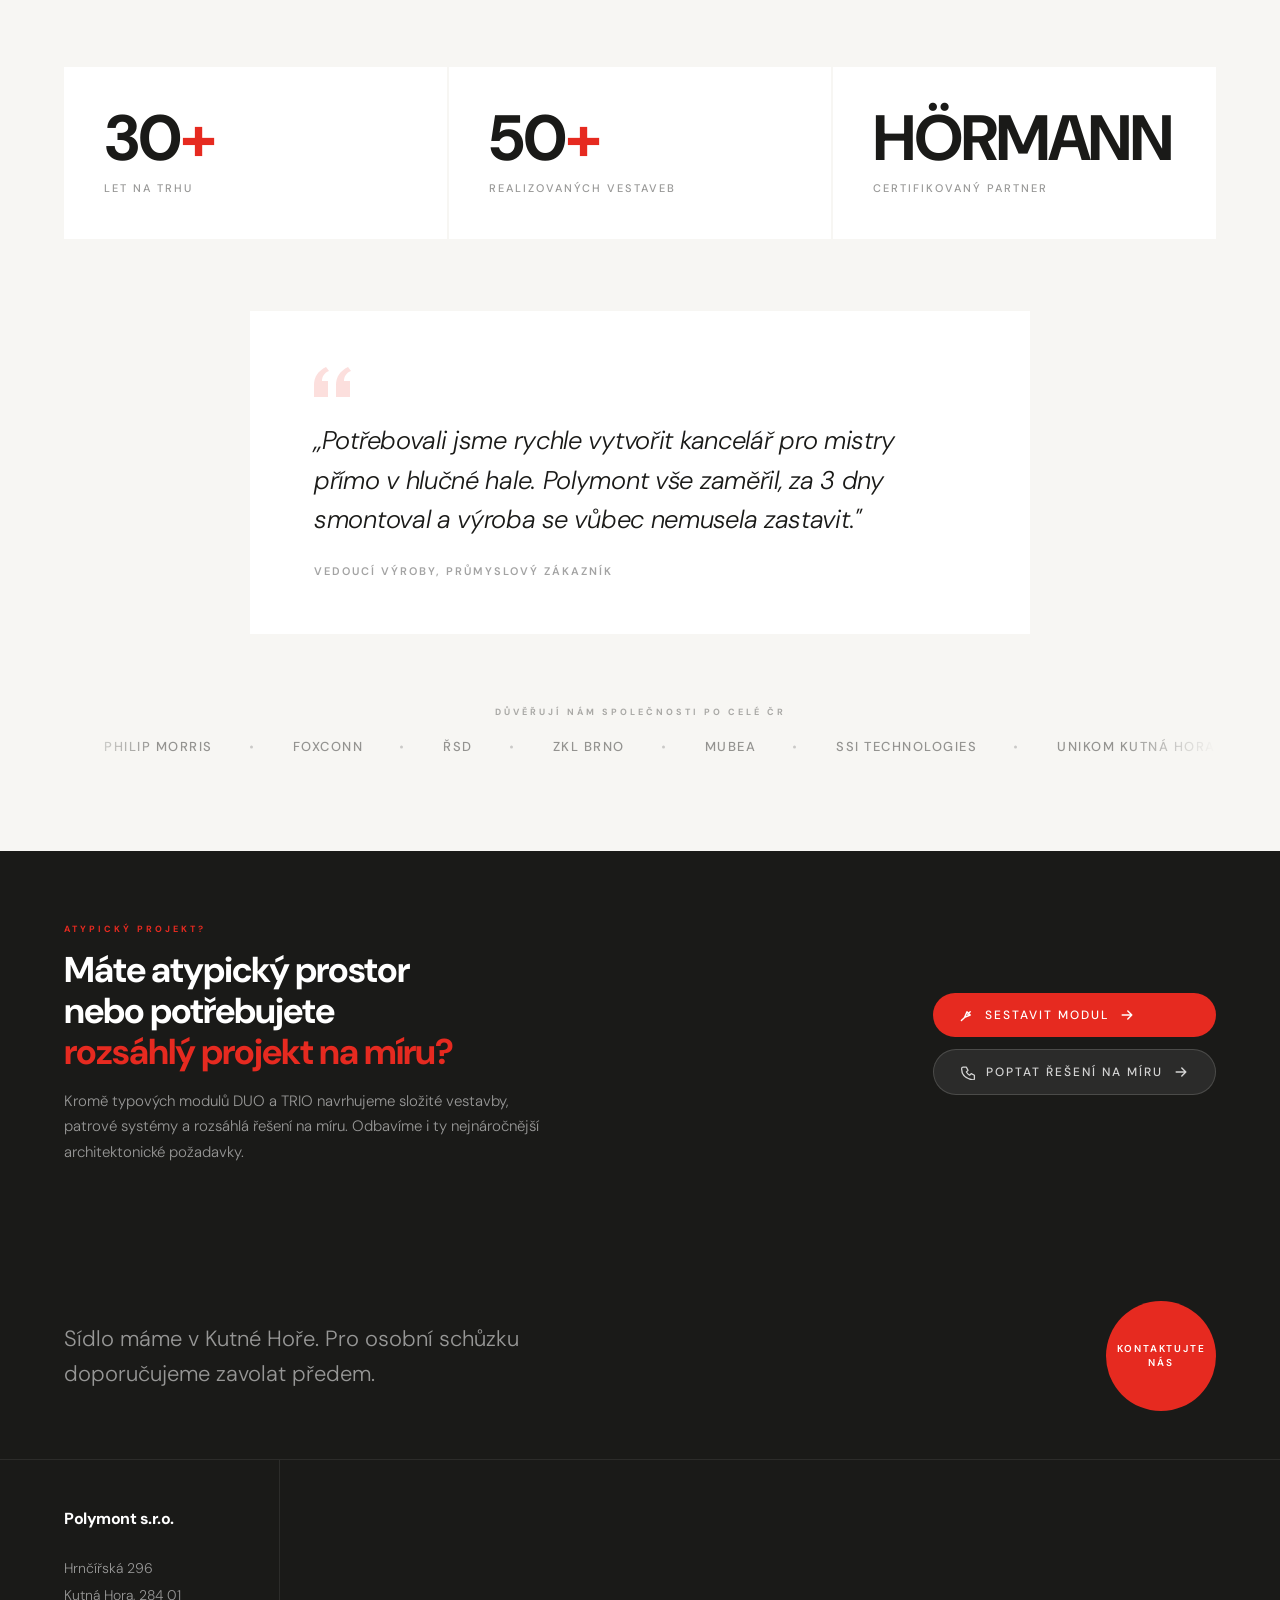
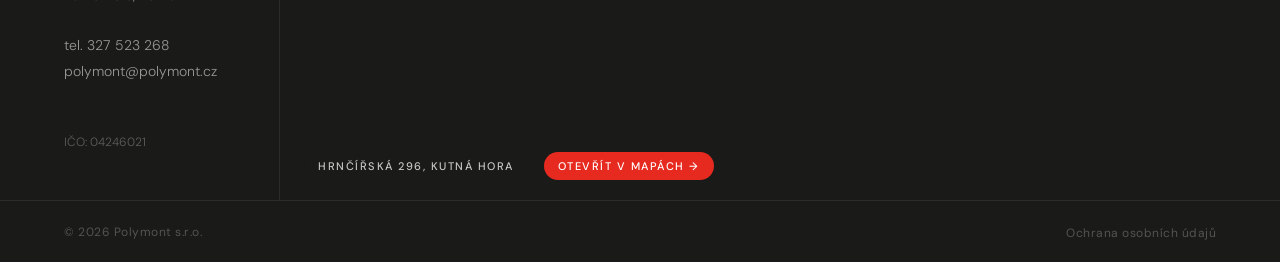
==== commit 448520a7: "Content updates" ====
--- a/halove-vestavby.html
+++ b/halove-vestavby.html
@@ -195,7 +195,7 @@
 
       <div class="hv-usecard">
         <div class="hv-usecard__img">
-          <img src="images/polymont-workshop.png" alt="Dílny a výdejny" loading="lazy" />
+          <img src="images/polymont-workshop.jpg" alt="Dílny a výdejny" loading="lazy" />
         </div>
         <div class="hv-usecard__body">
           <h3 class="hv-usecard__title">Dílny a výdejny</h3>
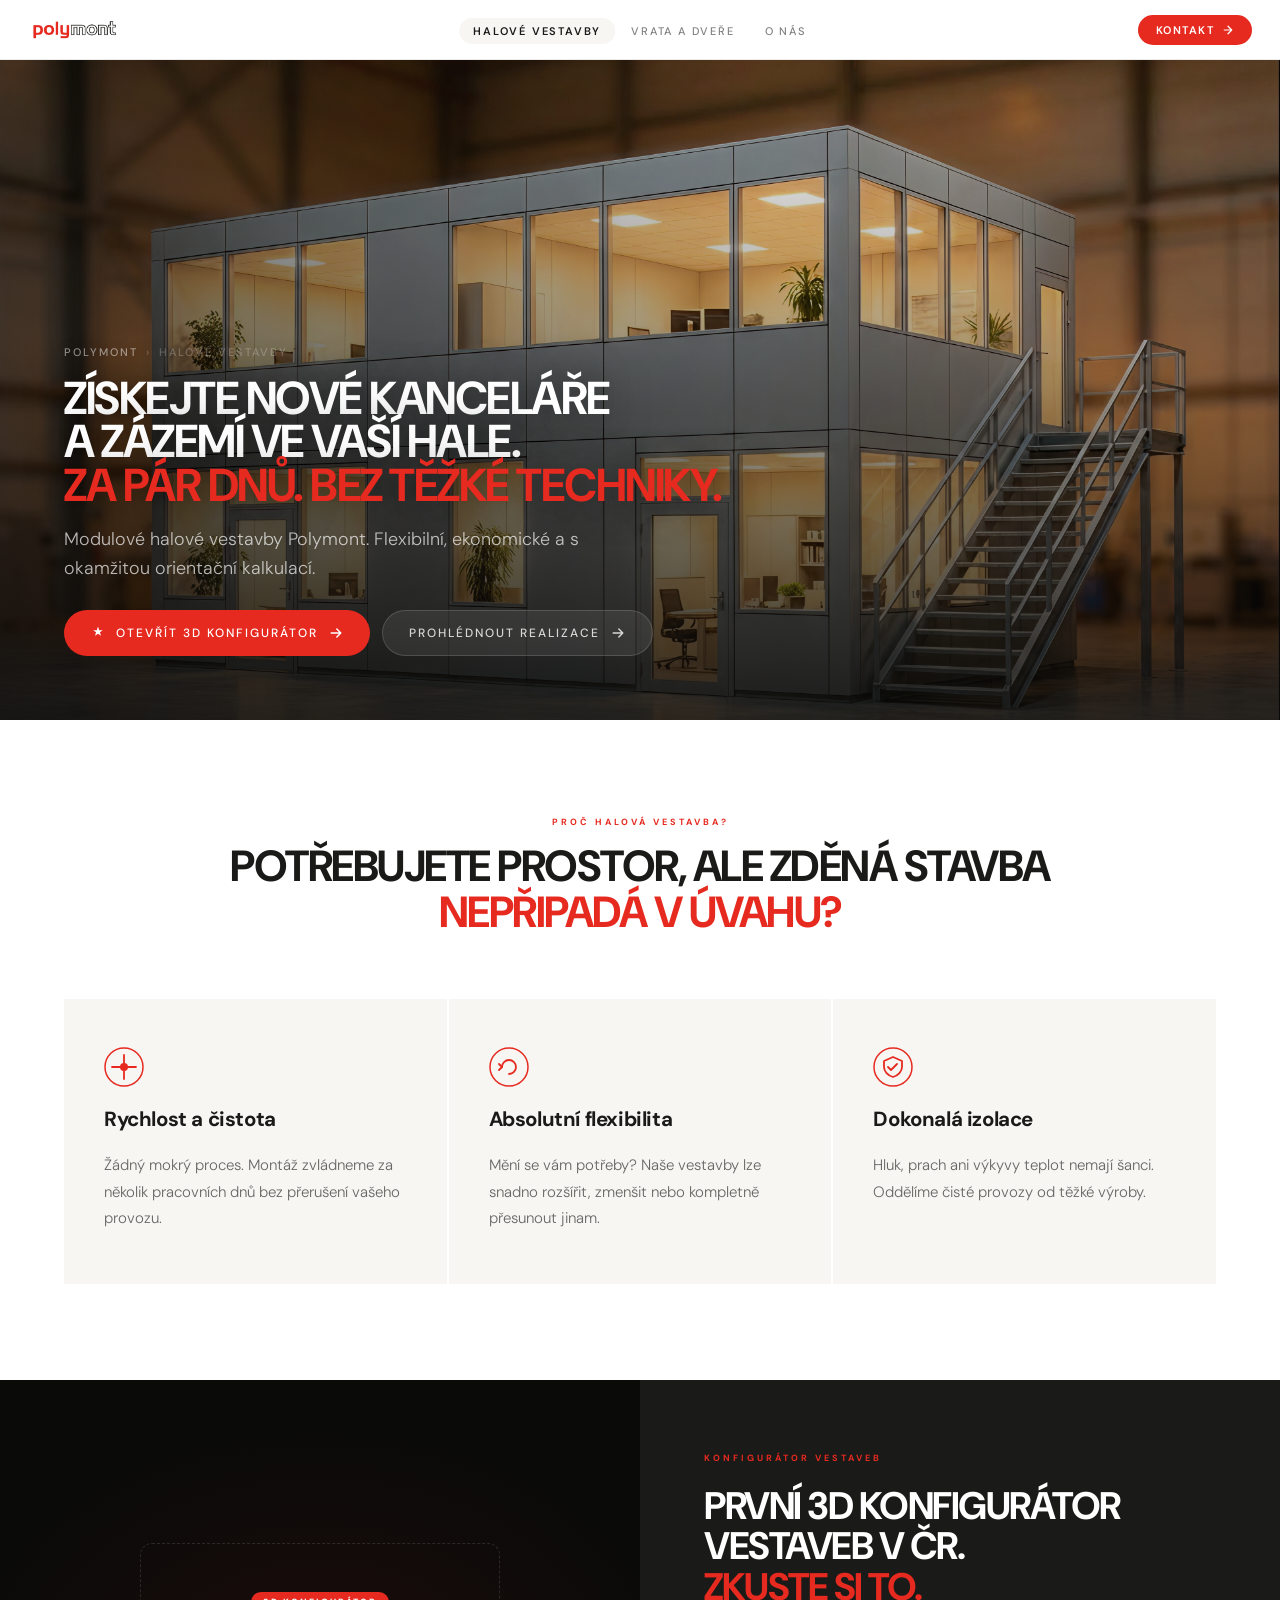
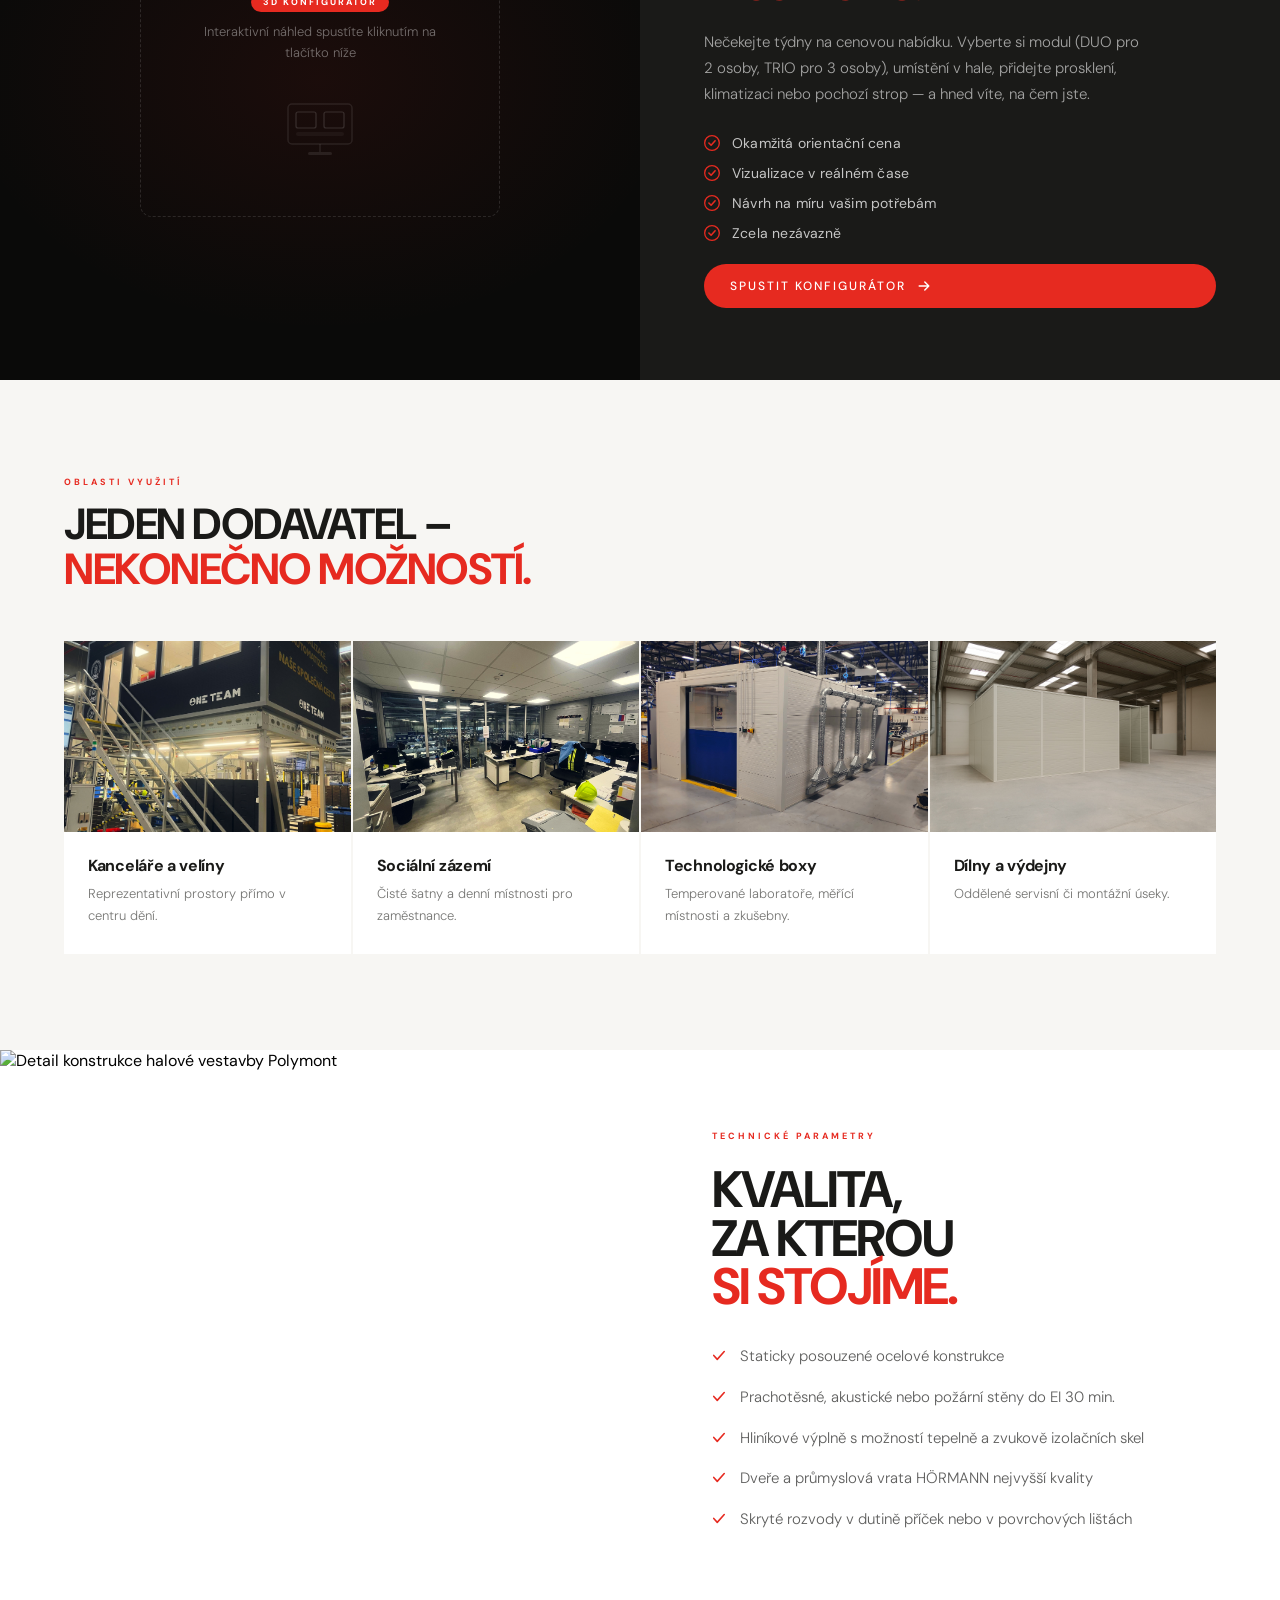
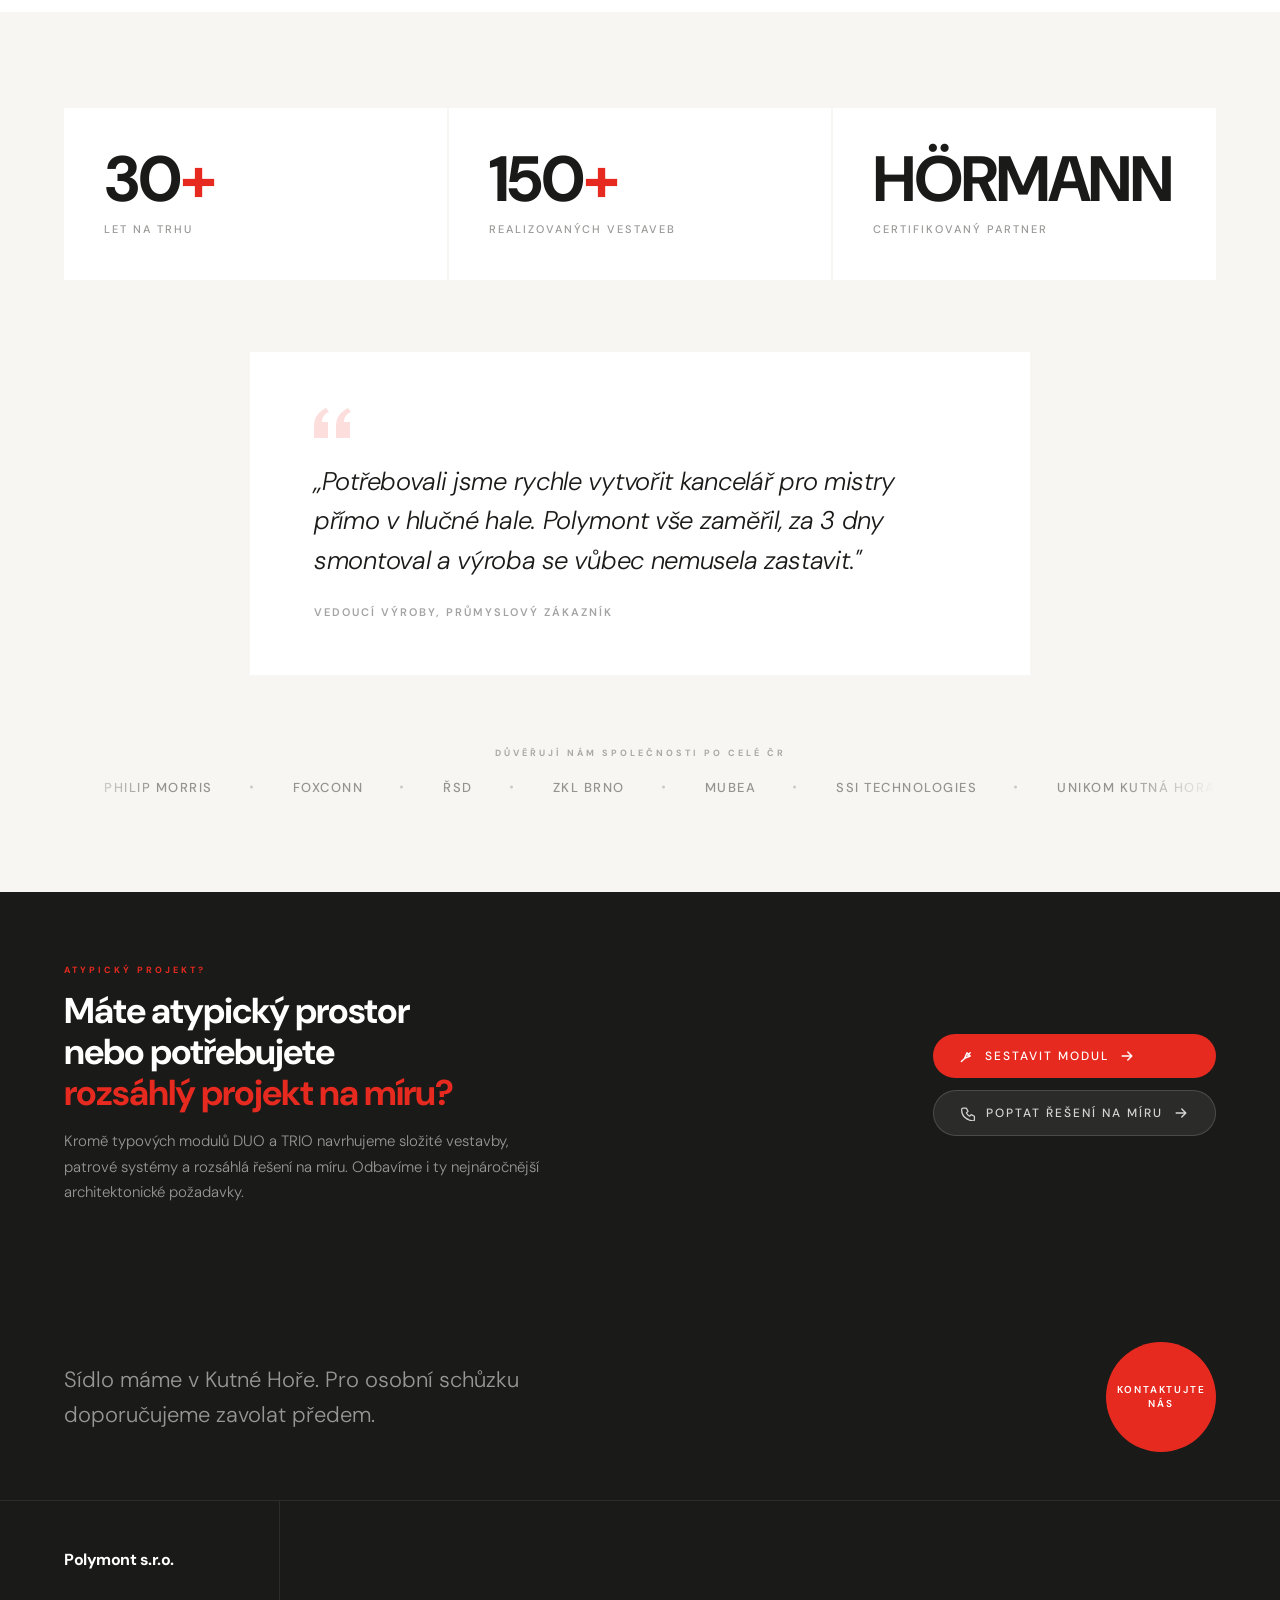
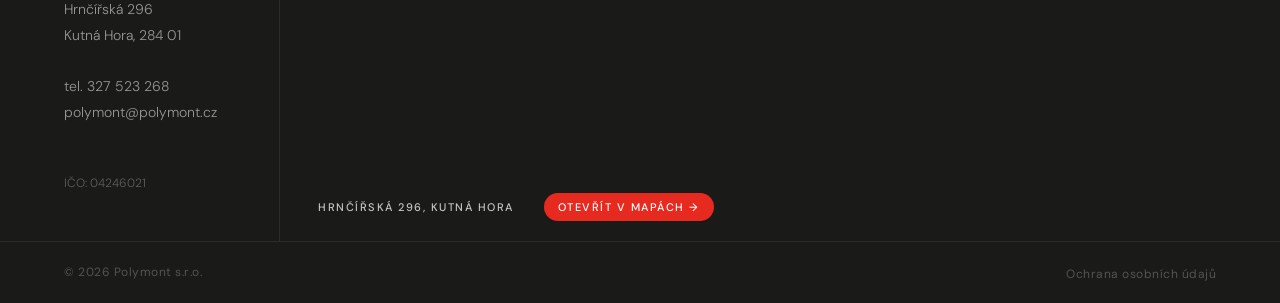
==== commit edb1449b: "Content updates" ====
--- a/halove-vestavby.html
+++ b/halove-vestavby.html
@@ -160,7 +160,7 @@
   <!-- VYUŽITÍ / TYPY VESTAVEB -->
   <section class="hv-usecases" id="realizace">
     <p class="hv-usecases__eyebrow">Oblasti využití</p>
-    <h2 class="hv-usecases__heading">Více řešení –<br><em>nekonečno možností.</em></h2>
+    <h2 class="hv-usecases__heading">Jeden dodavatel –<br><em>nekonečno možností.</em></h2>
     <div class="hv-usecases__grid">
 
       <div class="hv-usecard">
@@ -185,7 +185,7 @@
 
       <div class="hv-usecard">
         <div class="hv-usecard__img">
-          <img src="references_graded/IMG_20230518_134822.jpg" alt="Technologické boxy a laboratoře" loading="lazy" />
+          <img src="references_graded/IMG_20220113_190926.jpg" alt="Technologické boxy a laboratoře" loading="lazy" />
         </div>
         <div class="hv-usecard__body">
           <h3 class="hv-usecard__title">Technologické boxy</h3>
@@ -211,7 +211,7 @@
     <div class="hv-tech__inner">
       <div class="hv-tech__visual">
         <div class="hv-tech__img-wrap">
-          <img src="references_graded/IMG-20260115-WA0001.jpg" alt="Detail konstrukce halové vestavby Polymont" loading="lazy" />
+          <img src="images/polymont-steal-modul.png" alt="Detail konstrukce halové vestavby Polymont" loading="lazy" />
         </div>
       </div>
       <div class="hv-tech__body">
@@ -220,19 +220,23 @@
         <ul class="hv-tech__list">
           <li>
             <svg viewBox="0 0 16 16" fill="none" width="14" height="14"><path d="M2 8.5L6 13l8-9" stroke="var(--red)" stroke-width="1.8" stroke-linecap="round" stroke-linejoin="round"/></svg>
-            Sendvičové panely (60 mm) s tvrzenou PIR pěnou
-          </li>
-          <li>
-            <svg viewBox="0 0 16 16" fill="none" width="14" height="14"><path d="M2 8.5L6 13l8-9" stroke="var(--red)" stroke-width="1.8" stroke-linecap="round" stroke-linejoin="round"/></svg>
-            Kvalitní prosklené dveře a systémy HÖRMANN
-          </li>
-          <li>
-            <svg viewBox="0 0 16 16" fill="none" width="14" height="14"><path d="M2 8.5L6 13l8-9" stroke="var(--red)" stroke-width="1.8" stroke-linecap="round" stroke-linejoin="round"/></svg>
-            Ocelový výztužný skelet pro pochozí stropy (nosnost pro skladování)
-          </li>
-          <li>
-            <svg viewBox="0 0 16 16" fill="none" width="14" height="14"><path d="M2 8.5L6 13l8-9" stroke="var(--red)" stroke-width="1.8" stroke-linecap="round" stroke-linejoin="round"/></svg>
-            Skryté rozvody nebo praktické vodicí lišty
+            Staticky posouzené ocelové konstrukce
+          </li>
+          <li>
+            <svg viewBox="0 0 16 16" fill="none" width="14" height="14"><path d="M2 8.5L6 13l8-9" stroke="var(--red)" stroke-width="1.8" stroke-linecap="round" stroke-linejoin="round"/></svg>
+            Prachotěsné, akustické nebo požární stěny do EI 30 min.
+          </li>
+          <li>
+            <svg viewBox="0 0 16 16" fill="none" width="14" height="14"><path d="M2 8.5L6 13l8-9" stroke="var(--red)" stroke-width="1.8" stroke-linecap="round" stroke-linejoin="round"/></svg>
+            Hliníkové výplně s možností tepelně a zvukově izolačních skel
+          </li>
+          <li>
+            <svg viewBox="0 0 16 16" fill="none" width="14" height="14"><path d="M2 8.5L6 13l8-9" stroke="var(--red)" stroke-width="1.8" stroke-linecap="round" stroke-linejoin="round"/></svg>
+            Dveře a průmyslová vrata HÖRMANN nejvyšší kvality
+          </li>
+          <li>
+            <svg viewBox="0 0 16 16" fill="none" width="14" height="14"><path d="M2 8.5L6 13l8-9" stroke="var(--red)" stroke-width="1.8" stroke-linecap="round" stroke-linejoin="round"/></svg>
+            Skryté rozvody v dutině příček nebo v povrchových lištách
           </li>
         </ul>
       </div>
@@ -248,7 +252,7 @@
         <span class="hv-proof__stat-label">let na trhu</span>
       </div>
       <div class="hv-proof__stat">
-        <span class="hv-proof__stat-num">50<em>+</em></span>
+        <span class="hv-proof__stat-num">150<em>+</em></span>
         <span class="hv-proof__stat-label">realizovaných vestaveb</span>
       </div>
       <div class="hv-proof__stat">
@@ -346,7 +350,7 @@
         </iframe>
         <div class="footer__map-overlay">
           <span class="footer__map-label">Hrnčířská 296, Kutná Hora</span>
-          <a href="https://maps.google.com/?q=49.9535837475202,15.288792535489224" target="_blank" rel="noopener" class="footer__map-btn">Otevřít v mapách →</a>
+          <a href="https://maps.app.goo.gl/bLZTi5k1dBQU85yo8" target="_blank" rel="noopener" class="footer__map-btn">Otevřít v mapách →</a>
         </div>
       </div>
     </div>
--- a/style.css
+++ b/style.css
@@ -3372,6 +3372,11 @@
   color: rgba(26,26,24,0.42) !important;
   font-style: italic;
 }
+.ct-accordion__list-note a {
+  color: var(--dark) !important;
+  text-decoration: underline;
+  text-underline-offset: 2px;
+}
 
 /* ─── FILE UPLOAD ───────────────────────────────────────── */
 
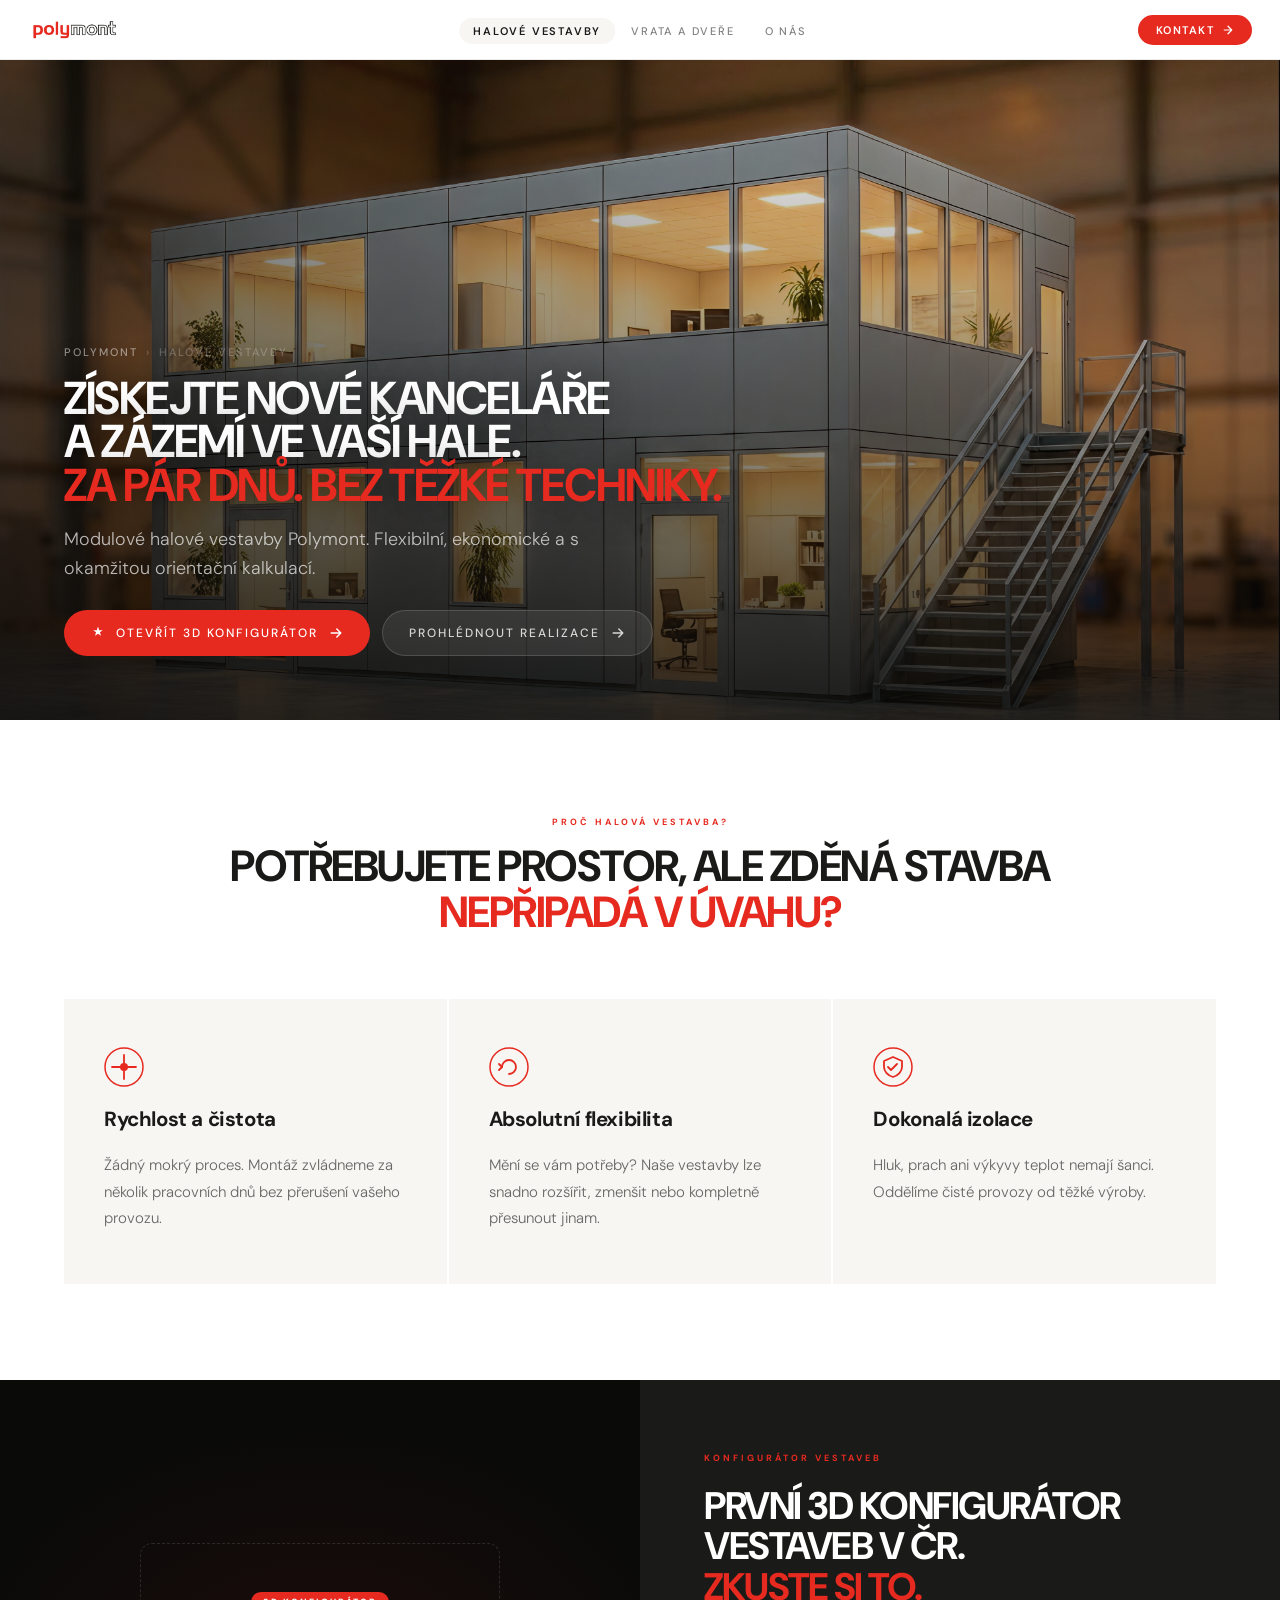
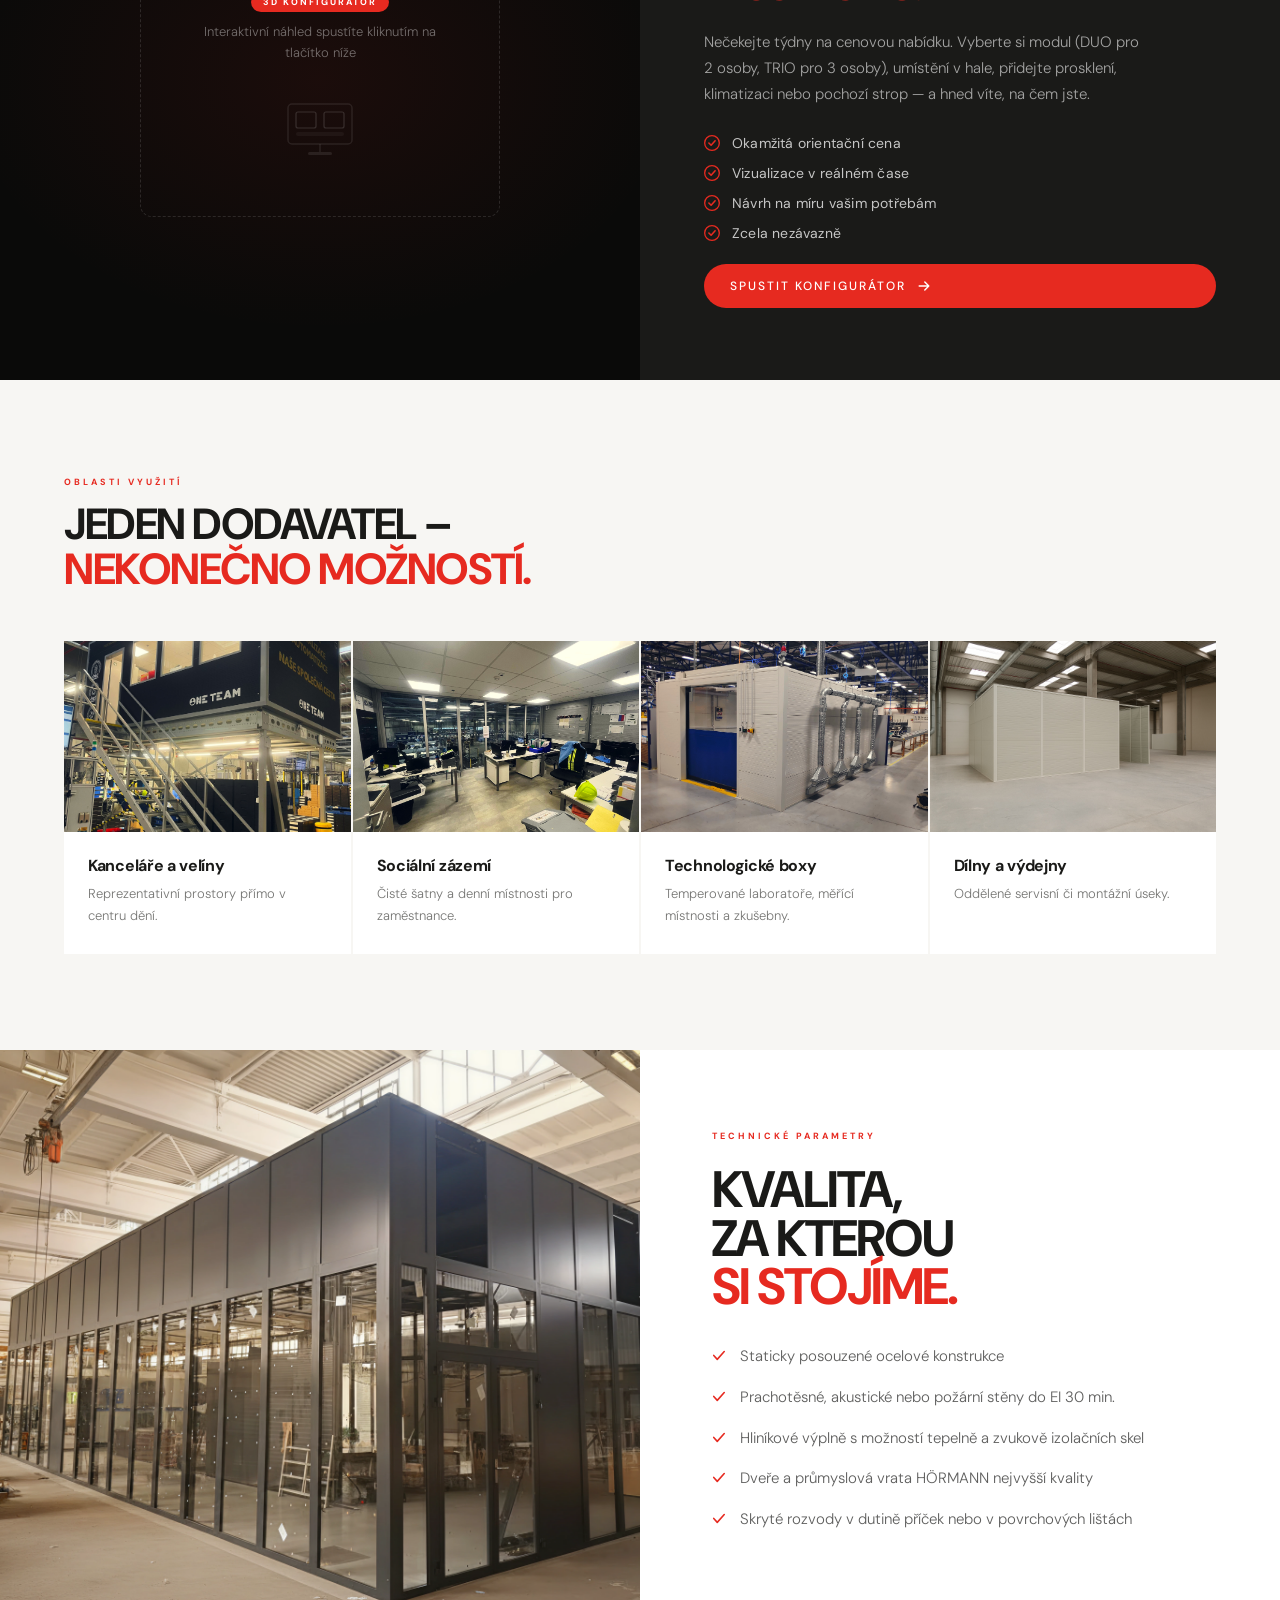
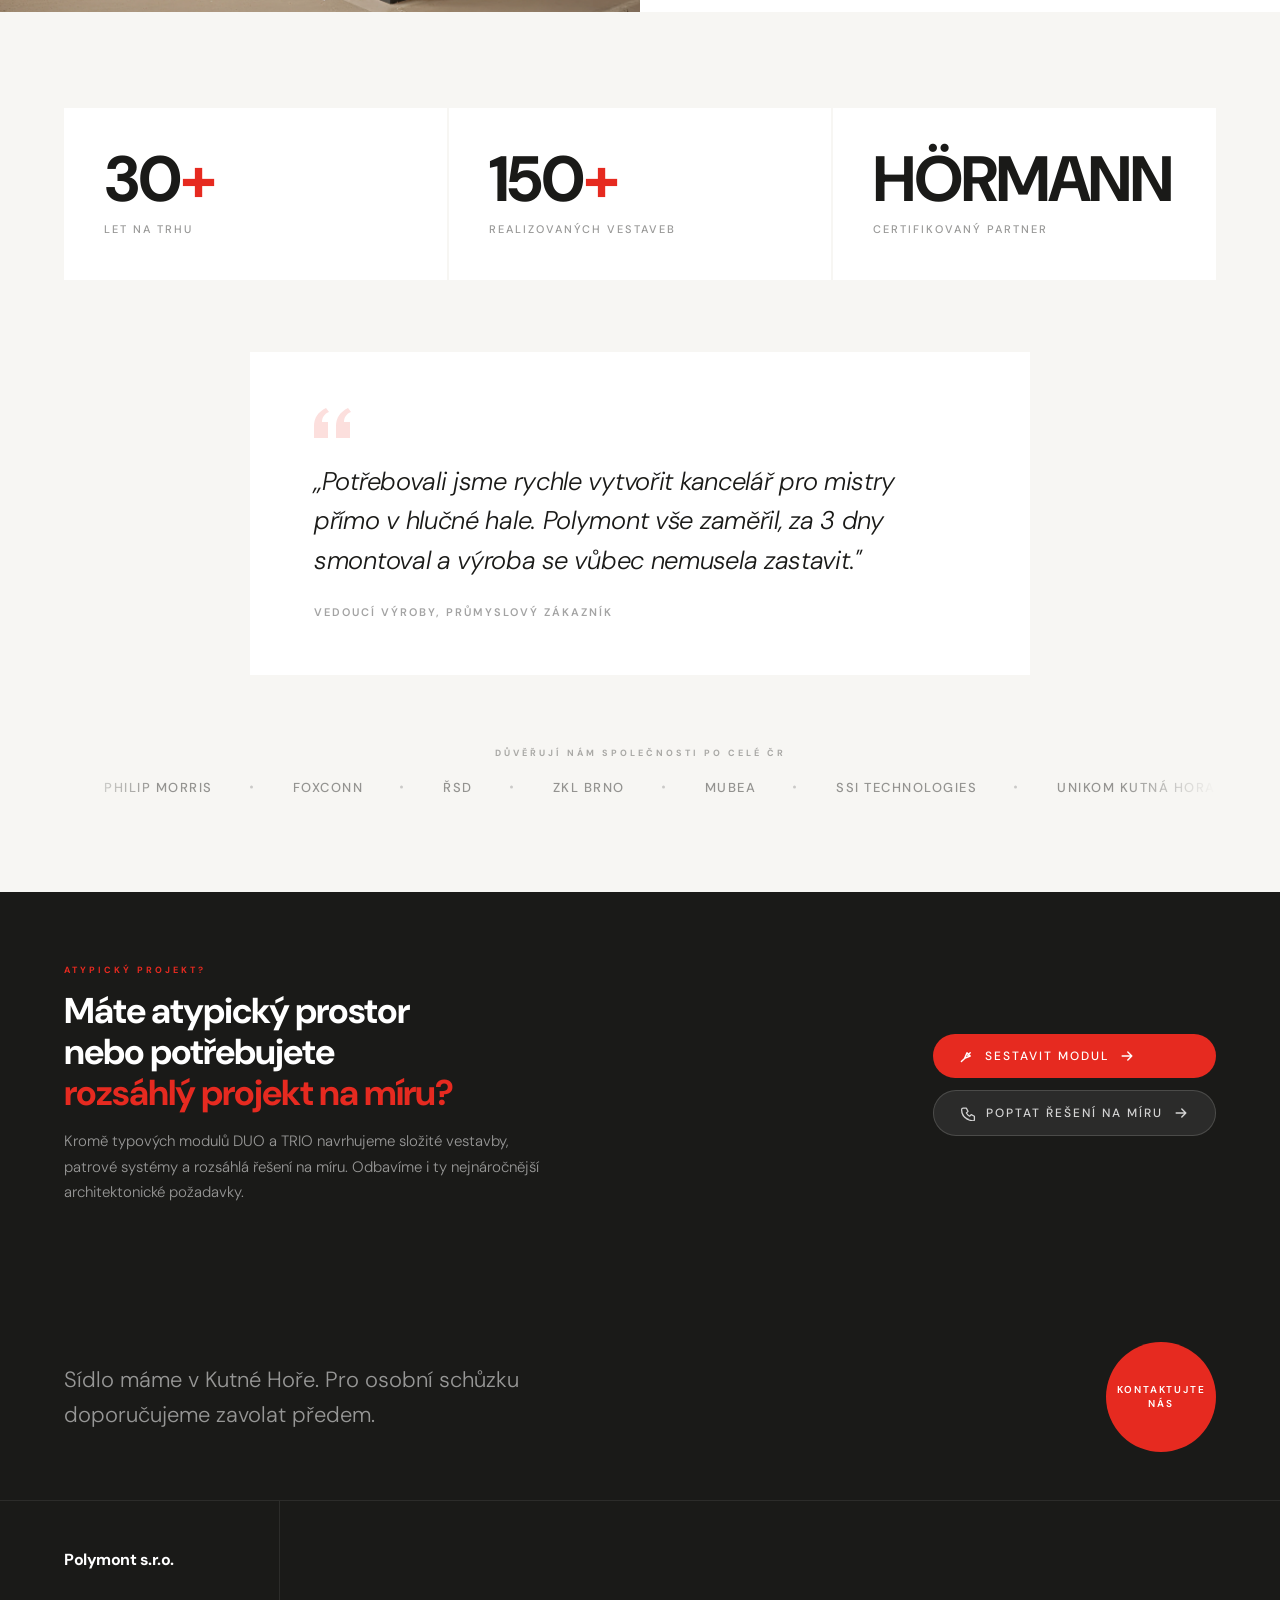
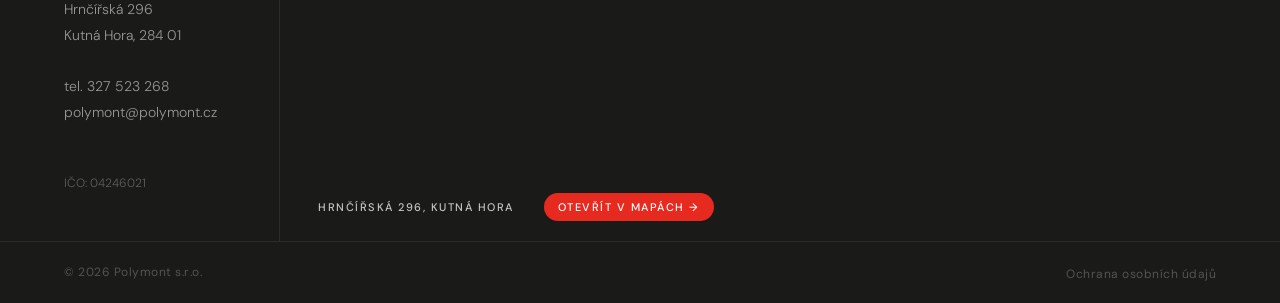
==== commit 1f1892ef: "Decap CMS" ====
--- a/halove-vestavby.html
+++ b/halove-vestavby.html
@@ -357,7 +357,7 @@
     <div class="footer__bottom">
       <p class="footer__copy">© <span id="footer-year"></span> Polymont s.r.o.</p>
       <nav class="footer__legal">
-        <a href="#">Ochrana osobních údajů</a>
+        <a href="ochrana-osobnich-udaju.html">Ochrana osobních údajů</a>
       </nav>
     </div>
   </footer>
